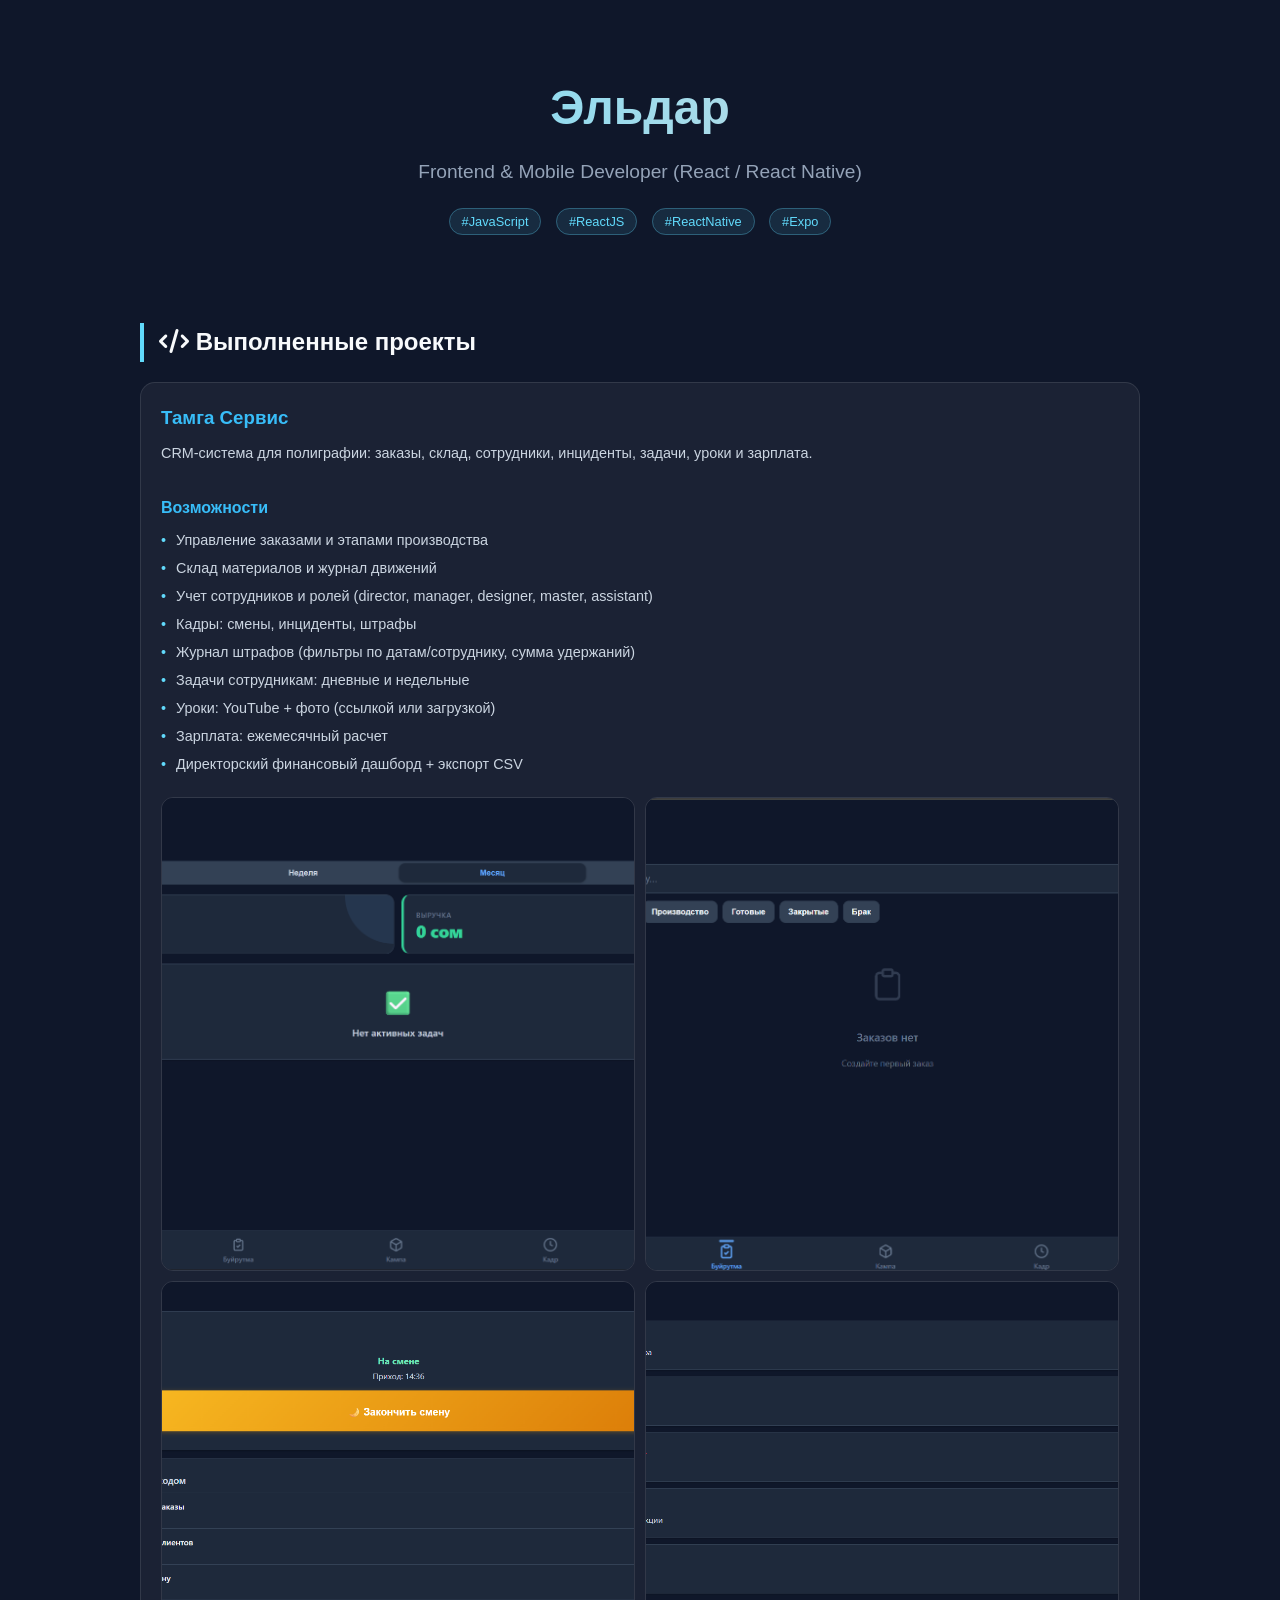
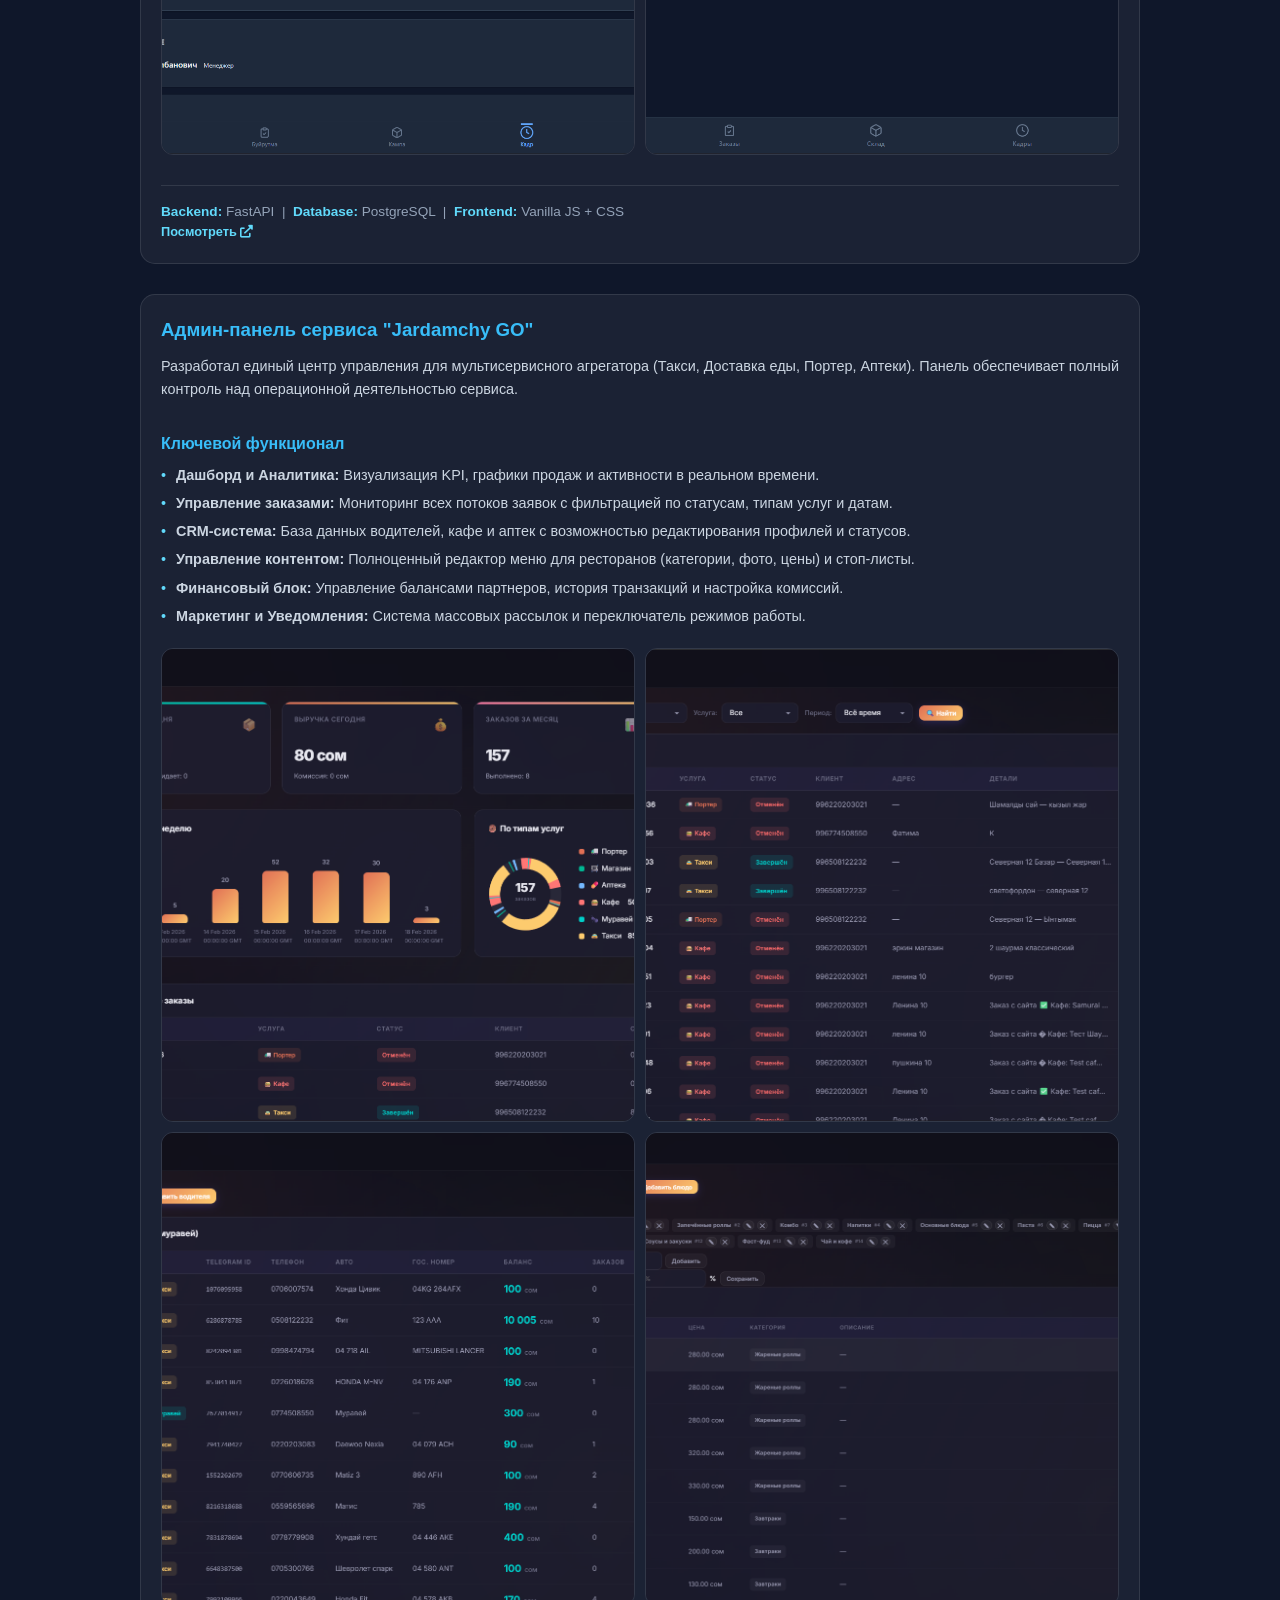
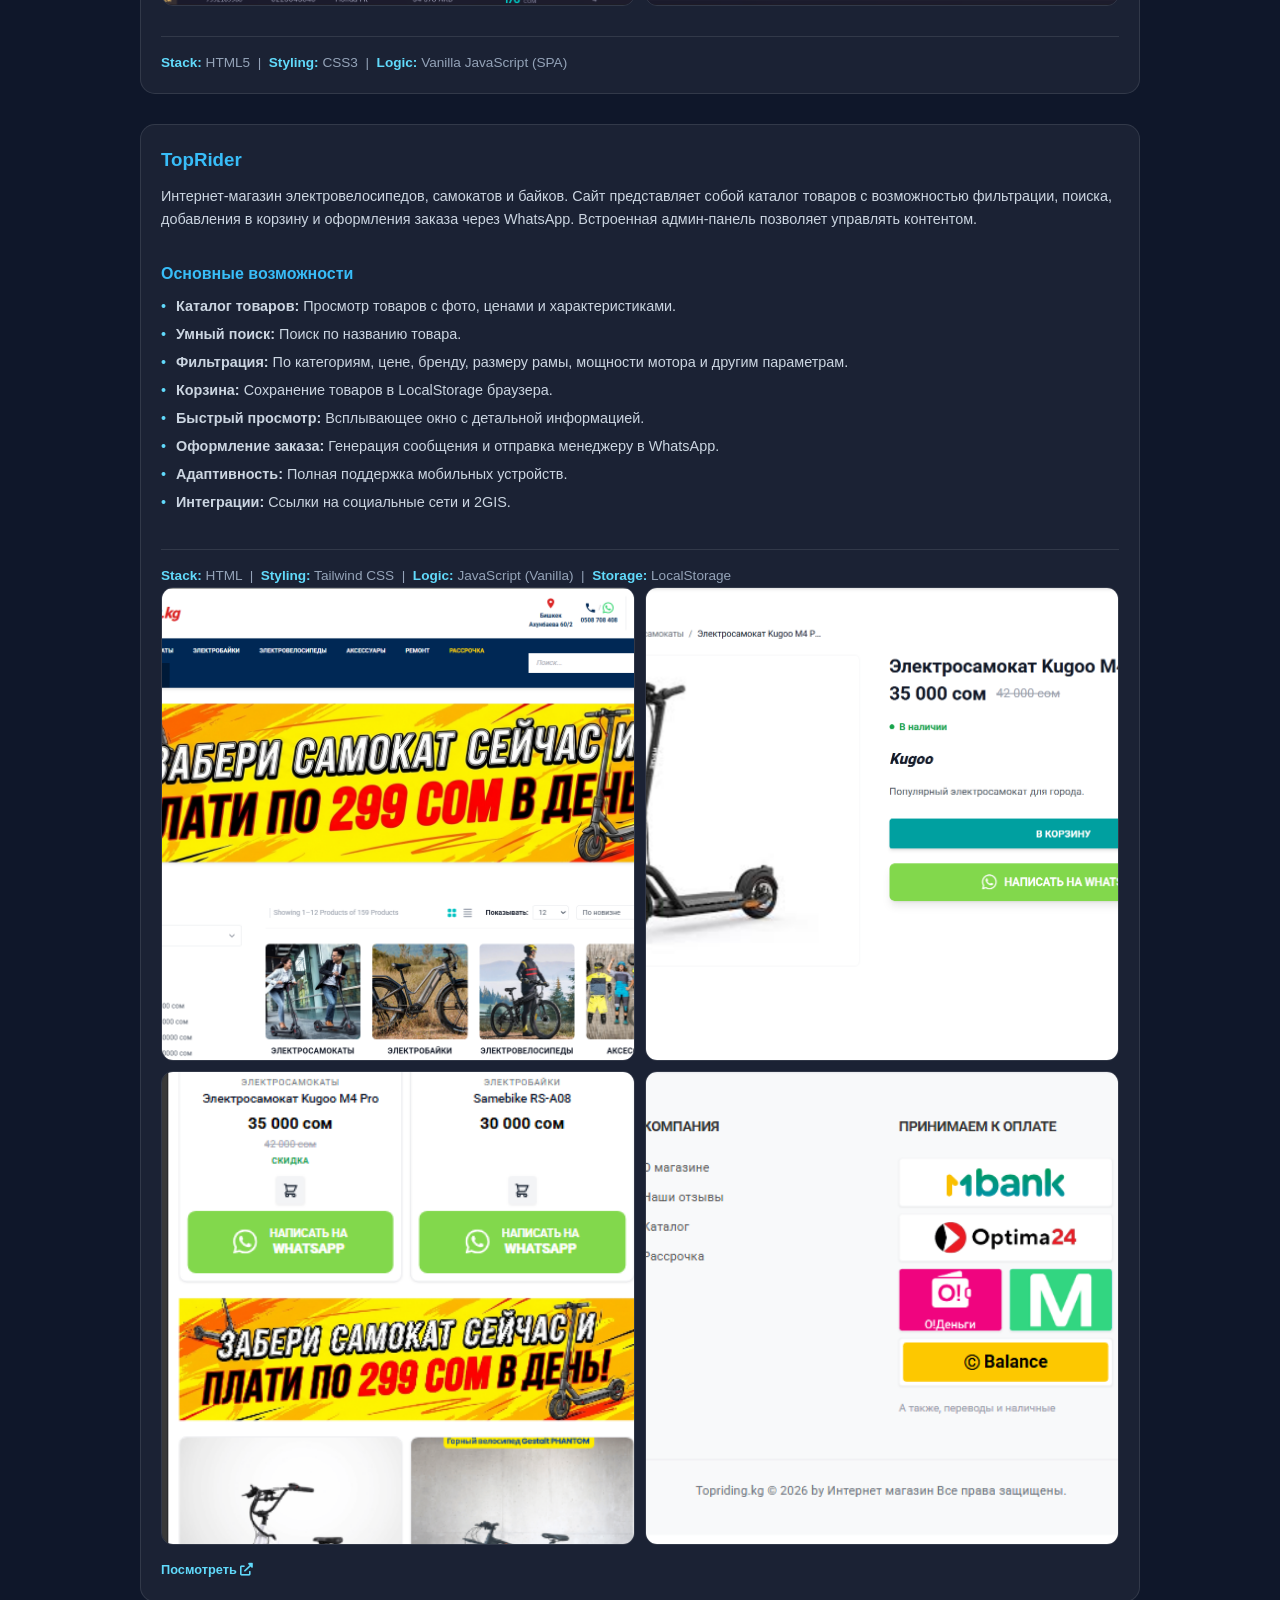
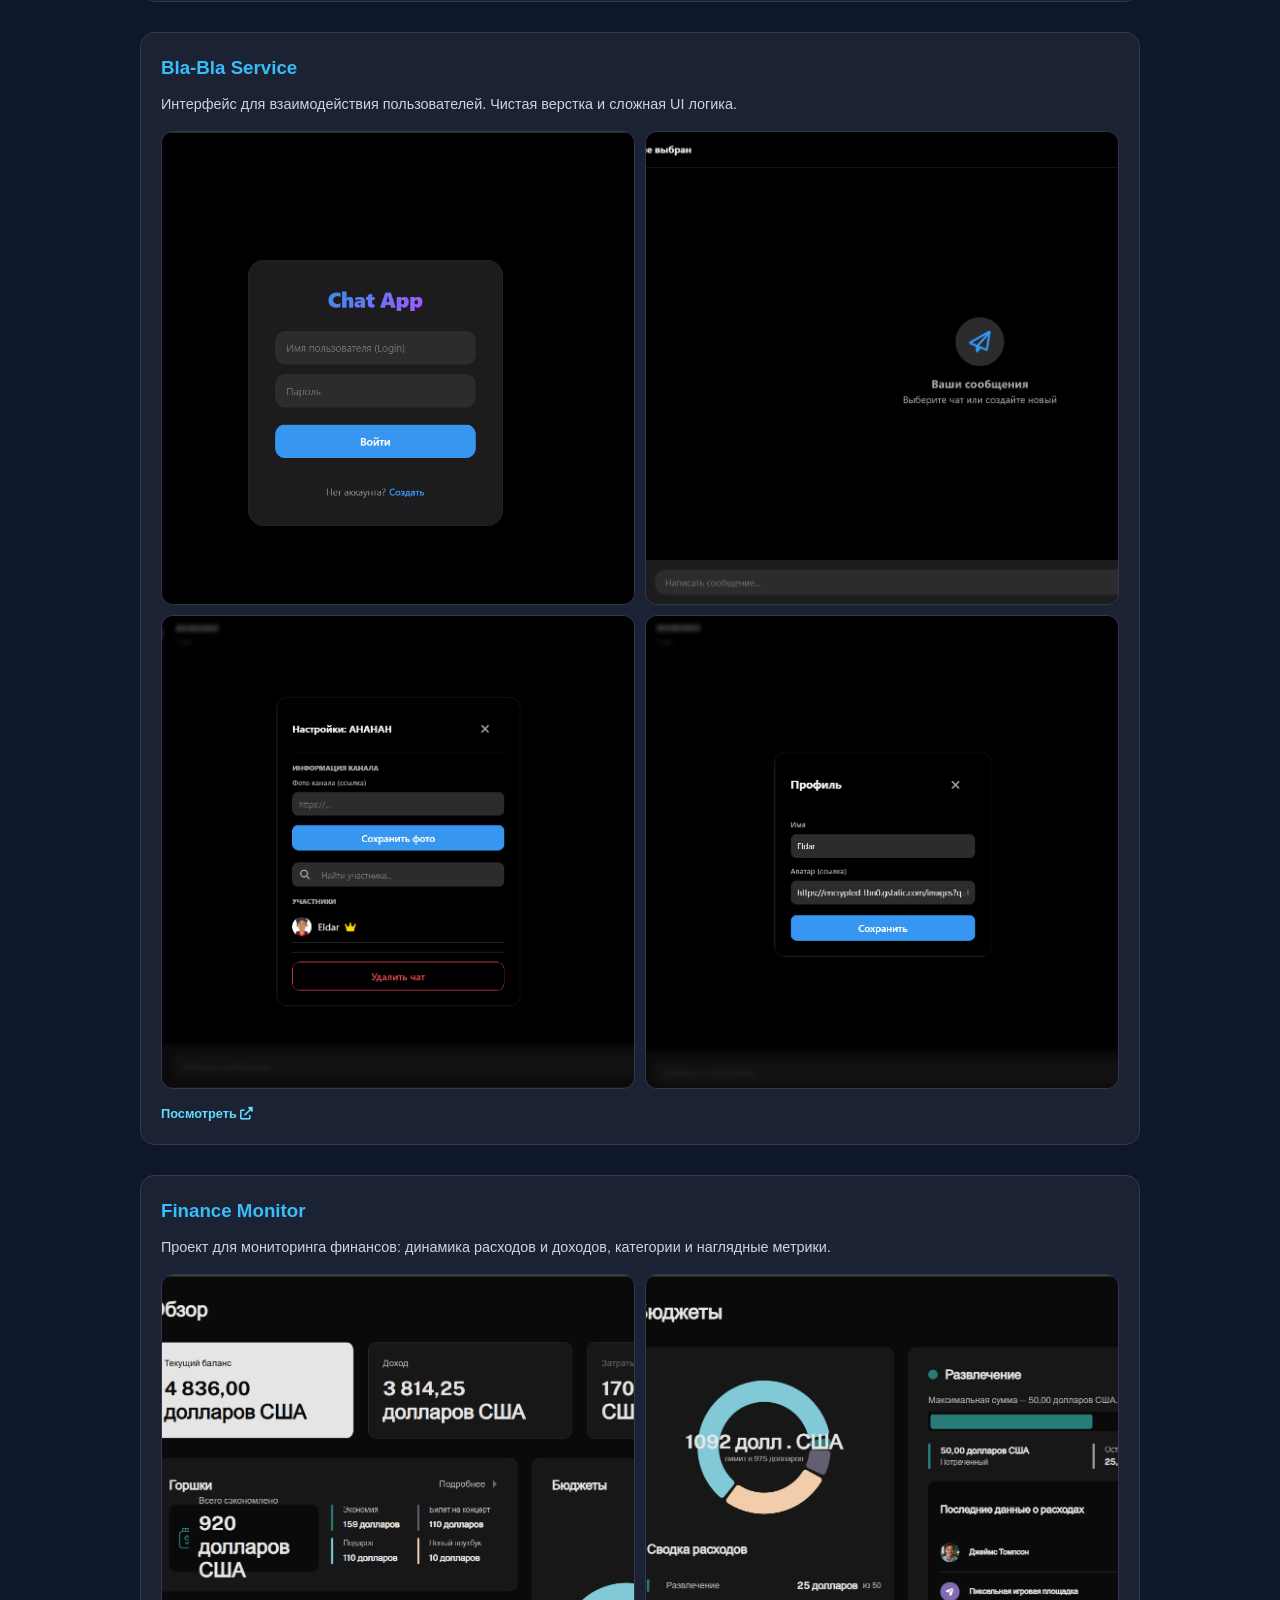
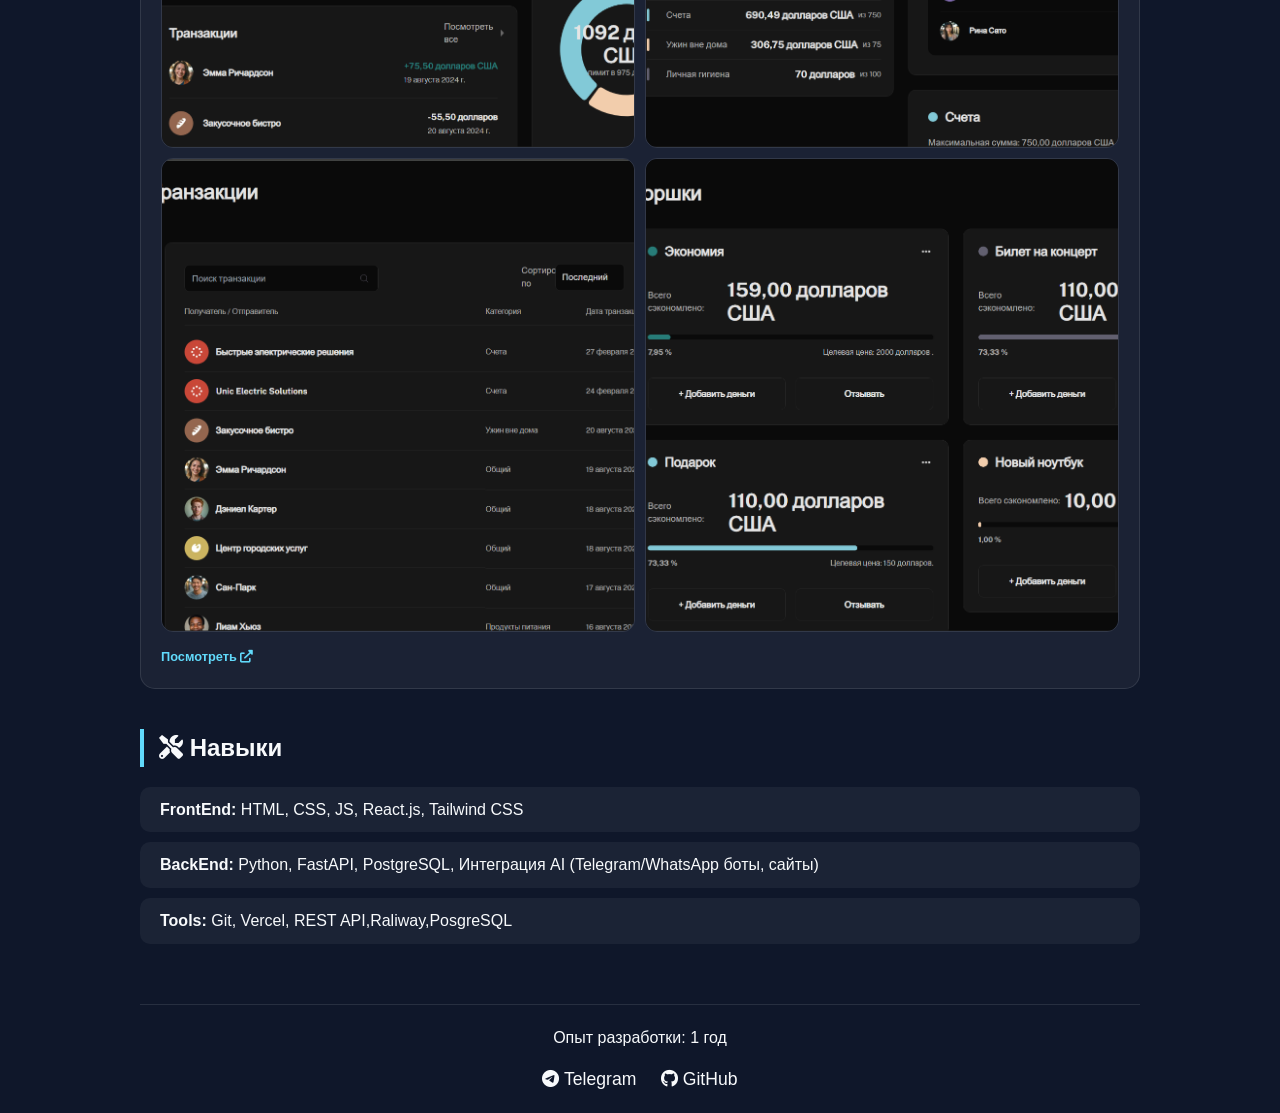
==== index.html @ a0506c77 "update" ====
<!DOCTYPE html>
<html lang="ru">

<head>
    <meta charset="UTF-8">
    <meta name="viewport" content="width=device-width, initial-scale=1.0">
    <title>Eldar | Frontend & Mobile Developer</title>
    <link rel="stylesheet" href="style.css">
    <link rel="stylesheet" href="https://cdnjs.cloudflare.com/ajax/libs/font-awesome/6.0.0/css/all.min.css">
</head>

<body>
    <div class="container">
        <header>
            <h1>Эльдар</h1>
            <p class="subtitle">Frontend & Mobile Developer (React / React Native)</p>
            <div class="tags">
                <span>#JavaScript</span>
                <span>#ReactJS</span>
                <span>#ReactNative</span>
                <span>#Expo</span>
            </div>
        </header>

        <section class="section">
            <h2><i class="fas fa-code"></i> Выполненные проекты</h2>
            <div class="grid">
                <a href="https://tamga-production.up.railway.app/#/login" target="_blank" rel="noopener noreferrer"
                    class="card">
                    <h3>Тамга Сервис</h3>
                    <p>CRM-система для полиграфии: заказы, склад, сотрудники, инциденты, задачи, уроки и зарплата.</p>

                    <h4>Возможности</h4>
                    <ul>
                        <li>Управление заказами и этапами производства</li>
                        <li>Склад материалов и журнал движений</li>
                        <li>Учет сотрудников и ролей (director, manager, designer, master, assistant)</li>
                        <li>Кадры: смены, инциденты, штрафы</li>
                        <li>Журнал штрафов (фильтры по датам/сотруднику, сумма удержаний)</li>
                        <li>Задачи сотрудникам: дневные и недельные</li>
                        <li>Уроки: YouTube + фото (ссылкой или загрузкой)</li>
                        <li>Зарплата: ежемесячный расчет</li>
                        <li>Директорский финансовый дашборд + экспорт CSV</li>
                    </ul>

                    <div class="card-gallery" aria-label="Скриншоты проекта Тамга Сервис">
                        <img src="img/crm.png" alt="Тамга Сервис — CRM, экран 1" loading="lazy">
                        <img src="img/crm1.png" alt="Тамга Сервис — CRM, экран 2" loading="lazy">
                        <img src="img/crm2.png" alt="Тамга Сервис — CRM, экран 3" loading="lazy">
                        <img src="img/crm3.png" alt="Тамга Сервис — CRM, экран 4" loading="lazy">
                    </div>

                    <div class="tech-stack">
                        <strong>Backend:</strong> FastAPI &nbsp;|&nbsp;
                        <strong>Database:</strong> PostgreSQL &nbsp;|&nbsp;
                        <strong>Frontend:</strong> Vanilla JS + CSS
                    </div>
                    <span class="link-label">Посмотреть <i class="fas fa-external-link-alt"></i></span>
                </a>
                <div class="card">
                    <h3>Админ-панель сервиса "Jardamchy GO"</h3>
                    <p>Разработал единый центр управления для мультисервисного агрегатора (Такси, Доставка еды, Портер,
                        Аптеки). Панель обеспечивает полный контроль над операционной деятельностью сервиса.</p>

                    <h4>Ключевой функционал</h4>
                    <ul>
                        <li><strong>Дашборд и Аналитика:</strong> Визуализация KPI, графики продаж и активности в
                            реальном времени.</li>
                        <li><strong>Управление заказами:</strong> Мониторинг всех потоков заявок с фильтрацией по
                            статусам, типам услуг и датам.</li>
                        <li><strong>CRM-система:</strong> База данных водителей, кафе и аптек с возможностью
                            редактирования профилей и статусов.</li>
                        <li><strong>Управление контентом:</strong> Полноценный редактор меню для ресторанов (категории,
                            фото, цены) и стоп-листы.</li>
                        <li><strong>Финансовый блок:</strong> Управление балансами партнеров, история транзакций и
                            настройка комиссий.</li>
                        <li><strong>Маркетинг и Уведомления:</strong> Система массовых рассылок и переключатель режимов
                            работы.</li>
                    </ul>

                    <div class="card-gallery" aria-label="Скриншоты админ-панели Jardamchy GO">
                        <img src="img/admin.png" alt="Admin Panel - Screen 1" loading="lazy">
                        <img src="img/admin1.png" alt="Admin Panel - Screen 2" loading="lazy">
                        <img src="img/admin2.png" alt="Admin Panel - Screen 3" loading="lazy">
                        <img src="img/admin3.png" alt="Admin Panel - Screen 4" loading="lazy">
                    </div>

                    <div class="tech-stack">
                        <strong>Stack:</strong> HTML5 &nbsp;|&nbsp;
                        <strong>Styling:</strong> CSS3 &nbsp;|&nbsp;
                        <strong>Logic:</strong> Vanilla JavaScript (SPA)
                    </div>
                </div>
                <a href="https://6967b977c452530d1521669f--gilded-piroshki-c34b67.netlify.app/" target="_blank"
                    rel="noopener noreferrer" class="card">
                    <h3>TopRider</h3>
                    <p>Интернет-магазин электровелосипедов, самокатов и байков. Сайт представляет собой каталог товаров
                        с возможностью фильтрации, поиска, добавления в корзину и оформления заказа через WhatsApp.
                        Встроенная админ-панель позволяет управлять контентом.</p>

                    <h4>Основные возможности</h4>
                    <ul>
                        <li><strong>Каталог товаров:</strong> Просмотр товаров с фото, ценами и характеристиками.</li>
                        <li><strong>Умный поиск:</strong> Поиск по названию товара.</li>
                        <li><strong>Фильтрация:</strong> По категориям, цене, бренду, размеру рамы, мощности мотора и
                            другим параметрам.</li>
                        <li><strong>Корзина:</strong> Сохранение товаров в LocalStorage браузера.</li>
                        <li><strong>Быстрый просмотр:</strong> Всплывающее окно с детальной информацией.</li>
                        <li><strong>Оформление заказа:</strong> Генерация сообщения и отправка менеджеру в WhatsApp.
                        </li>
                        <li><strong>Адаптивность:</strong> Полная поддержка мобильных устройств.</li>
                        <li><strong>Интеграции:</strong> Ссылки на социальные сети и 2GIS.</li>
                    </ul>

                    <div class="tech-stack">
                        <strong>Stack:</strong> HTML &nbsp;|&nbsp;
                        <strong>Styling:</strong> Tailwind CSS &nbsp;|&nbsp;
                        <strong>Logic:</strong> JavaScript (Vanilla) &nbsp;|&nbsp;
                        <strong>Storage:</strong> LocalStorage
                    </div>
                    <div class="card-gallery" aria-label="Скриншоты проекта TopRider">
                        <img src="img/topriding.png" alt="TopRider — экран 1" loading="lazy">
                        <img src="img/topriding1.png" alt="TopRider — экран 2" loading="lazy">
                        <img src="img/topriding2.png" alt="TopRider — экран 3" loading="lazy">
                        <img src="img/topriding3.png" alt="TopRider — экран 4" loading="lazy">
                    </div>
                    <span class="link-label">Посмотреть <i class="fas fa-external-link-alt"></i></span>
                </a>
                <a href="https://blablas.netlify.app/" target="_blank" rel="noopener noreferrer" class="card">
                    <h3>Bla-Bla Service</h3>
                    <p>Интерфейс для взаимодействия пользователей. Чистая верстка и сложная UI логика.</p>
                    <div class="card-gallery" aria-label="Скриншоты проекта Bla-Bla Service">
                        <img src="img/blabla.png" alt="Bla-Bla Service — экран 1" loading="lazy">
                        <img src="img/blabla1.png" alt="Bla-Bla Service — экран 2" loading="lazy">
                        <img src="img/blabla2.png" alt="Bla-Bla Service — экран 3" loading="lazy">
                        <img src="img/blabla3.png" alt="Bla-Bla Service — экран 4" loading="lazy">
                    </div>
                    <span class="link-label">Посмотреть <i class="fas fa-external-link-alt"></i></span>
                </a>
                <a href="https://finance-three-blush.vercel.app/" target="_blank" rel="noopener noreferrer"
                    class="card">
                    <h3>Finance Monitor</h3>
                    <p>Проект для мониторинга финансов: динамика расходов и доходов, категории и наглядные метрики.</p>
                    <div class="card-gallery" aria-label="Скриншоты проекта Finance Monitor">
                        <img src="img/finance.png" alt="Finance Monitor — экран 1" loading="lazy">
                        <img src="img/finance1.png" alt="Finance Monitor — экран 2" loading="lazy">
                        <img src="img/finance2.png" alt="Finance Monitor — экран 3" loading="lazy">
                        <img src="img/finance3.png" alt="Finance Monitor — экран 4" loading="lazy">
                    </div>
                    <span class="link-label">Посмотреть <i class="fas fa-external-link-alt"></i></span>
                </a>
            </div>
        </section>

        <section class="section">
            <h2><i class="fas fa-tools"></i> Навыки</h2>
            <div class="skills-grid">
                <div class="skill-item"><strong>FrontEnd:</strong> HTML, CSS, JS, React.js, Tailwind CSS</div>
                <div class="skill-item"><strong>BackEnd:</strong> Python, FastAPI, PostgreSQL, Интеграция AI
                    (Telegram/WhatsApp боты, сайты)</div>
                <div class="skill-item"><strong>Tools:</strong> Git, Vercel, REST API,Raliway,PosgreSQL</div>
            </div>
        </section>

        <footer>
            <p>Опыт разработки: 1 год</p>
            <div class="socials">
                <a href="https://t.me/eldar0706"><i class="fab fa-telegram"></i> Telegram</a>
                <a href="https://github.com/EldarMister"><i class="fab fa-github"></i> GitHub</a>
            </div>
        </footer>
    </div>
    <div id="lightbox">
        <span class="lightbox-close">&times;</span>
        <img id="lightbox-img" src="" alt="Enlarged Image">
    </div>

    <script>
        document.addEventListener('DOMContentLoaded', () => {
            const lightbox = document.getElementById('lightbox');
            const lightboxImg = document.getElementById('lightbox-img');
            const closeBtn = document.querySelector('.lightbox-close');
            const galleryImages = document.querySelectorAll('.card-gallery img');

            galleryImages.forEach(img => {
                img.addEventListener('click', (e) => {
                    e.preventDefault(); // Stop link navigation
                    e.stopPropagation(); // Stop bubbling to parent anchor
                    lightboxImg.src = img.src;
                    lightbox.classList.add('active');
                    document.body.style.overflow = 'hidden'; // Disable scroll
                });
            });

            const closeLightbox = () => {
                lightbox.classList.remove('active');
                document.body.style.overflow = ''; // Enable scroll
            };

            closeBtn.addEventListener('click', closeLightbox);

            lightbox.addEventListener('click', (e) => {
                if (e.target !== lightboxImg) {
                    closeLightbox();
                }
            });

            // Close with Escape key
            document.addEventListener('keydown', (e) => {
                if (e.key === 'Escape' && lightbox.classList.contains('active')) {
                    closeLightbox();
                }
            });
        });
    </script>
</body>

</html>
---- style.css ----
:root {
    --primary-color: #61dafb;
    /* React Blue */
    --bg-color: #0f172a;
    --card-bg: rgba(255, 255, 255, 0.05);
    --text-color: #f8fafc;
    --accent-color: #38bdf8;
}

* {
    margin: 0;
    padding: 0;
    box-sizing: border-box;
}

body {
    font-family: 'Segoe UI', Tahoma, Geneva, Verdana, sans-serif;
    background-color: var(--bg-color);
    color: var(--text-color);
    line-height: 1.6;
    display: flex;
    justify-content: center;
    padding: 20px;
}

.container {
    max-width: 1000px;
    width: 100%;
}

header {
    text-align: center;
    padding: 50px 0;
}

h1 {
    font-size: 3rem;
    margin-bottom: 10px;
    background: linear-gradient(90deg, #61dafb, #dcdcdc);
    background-clip: text;
    -webkit-background-clip: text;
    -webkit-text-fill-color: transparent;
}

.subtitle {
    font-size: 1.2rem;
    color: #94a3b8;
    margin-bottom: 20px;
}

.tags span {
    background: rgba(97, 218, 251, 0.1);
    color: var(--primary-color);
    padding: 5px 12px;
    border-radius: 20px;
    font-size: 0.8rem;
    margin: 0 5px;
    border: 1px solid rgba(97, 218, 251, 0.3);
}

.section {
    margin-top: 40px;
}

h2 {
    margin-bottom: 20px;
    font-size: 1.5rem;
    border-left: 4px solid var(--primary-color);
    padding-left: 15px;
}

.grid {
    display: grid;
    grid-template-columns: 1fr;
    gap: 30px;
}

@media (max-width: 600px) {
    .grid {
        grid-template-columns: 1fr;
    }
}

.card {
    background: var(--card-bg);
    padding: 20px;
    border-radius: 15px;
    text-decoration: none;
    color: inherit;
    transition: transform 0.3s ease, border 0.3s ease;
    border: 1px solid rgba(255, 255, 255, 0.1);
    display: flex;
    flex-direction: column;
    justify-content: space-between;
}

.card:hover {
    transform: translateY(-5px);
    border-color: var(--primary-color);
    background: rgba(255, 255, 255, 0.08);
}

.card h3 {
    margin-bottom: 10px;
    color: var(--accent-color);
}

.card p {
    font-size: 0.9rem;
    color: #cbd5e1;
    margin-bottom: 15px;
}

.card-gallery {
    display: grid;
    grid-template-columns: repeat(2, 1fr);
    gap: 10px;
    margin-bottom: 15px;
}

.card-gallery img {
    width: 100%;
    aspect-ratio: 1 / 1;
    object-fit: cover;
    border-radius: 12px;
    border: 1px solid rgba(255, 255, 255, 0.1);
    cursor: pointer;
    transition: transform 0.2s;
}

.card-gallery img:hover {
    transform: scale(1.02);
}

/* Lightbox Styles */
#lightbox {
    display: none;
    position: fixed;
    z-index: 1000;
    top: 0;
    left: 0;
    width: 100%;
    height: 100%;
    background-color: rgba(0, 0, 0, 0.9);
    justify-content: center;
    align-items: center;
    backdrop-filter: blur(5px);
}

#lightbox.active {
    display: flex;
}

#lightbox img {
    max-width: 90%;
    max-height: 90%;
    border-radius: 8px;
    box-shadow: 0 0 20px rgba(0, 0, 0, 0.5);
    object-fit: contain;
}

.lightbox-close {
    position: absolute;
    top: 20px;
    right: 30px;
    color: white;
    font-size: 40px;
    cursor: pointer;
    z-index: 1001;
}

.link-label {
    font-size: 0.8rem;
    font-weight: bold;
    color: var(--primary-color);
}

.skills-grid {
    display: flex;
    flex-wrap: wrap;
    gap: 10px;
}

.skill-item {
    background: var(--card-bg);
    padding: 10px 20px;
    border-radius: 10px;
    width: 100%;
}

footer {
    margin-top: 60px;
    text-align: center;
    border-top: 1px solid rgba(255, 255, 255, 0.1);
    padding-top: 20px;
}

.socials {
    margin-top: 15px;
}

.socials a {
    color: var(--text-color);
    text-decoration: none;
    margin: 0 10px;
    font-size: 1.1rem;
    transition: color 0.3s;
}

.socials a:hover {
    color: var(--primary-color);
}

/* New Card Styles for Detailed Projects */
.card h4 {
    color: var(--accent-color);
    margin-top: 15px;
    margin-bottom: 8px;
    font-size: 1rem;
    font-weight: 600;
}

.card ul {
    list-style-type: none;
    padding-left: 0;
    margin-bottom: 15px;
}

.card ul li {
    font-size: 0.9rem;
    color: #cbd5e1;
    margin-bottom: 5px;
    padding-left: 15px;
    position: relative;
}

.card ul li::before {
    content: "•";
    color: var(--primary-color);
    position: absolute;
    left: 0;
}

.card .tech-stack {
    margin-top: 15px;
    padding-top: 15px;
    border-top: 1px solid rgba(255, 255, 255, 0.1);
    font-size: 0.85rem;
    color: #94a3b8;
}

.card .tech-stack strong {
    color: var(--primary-color);
}
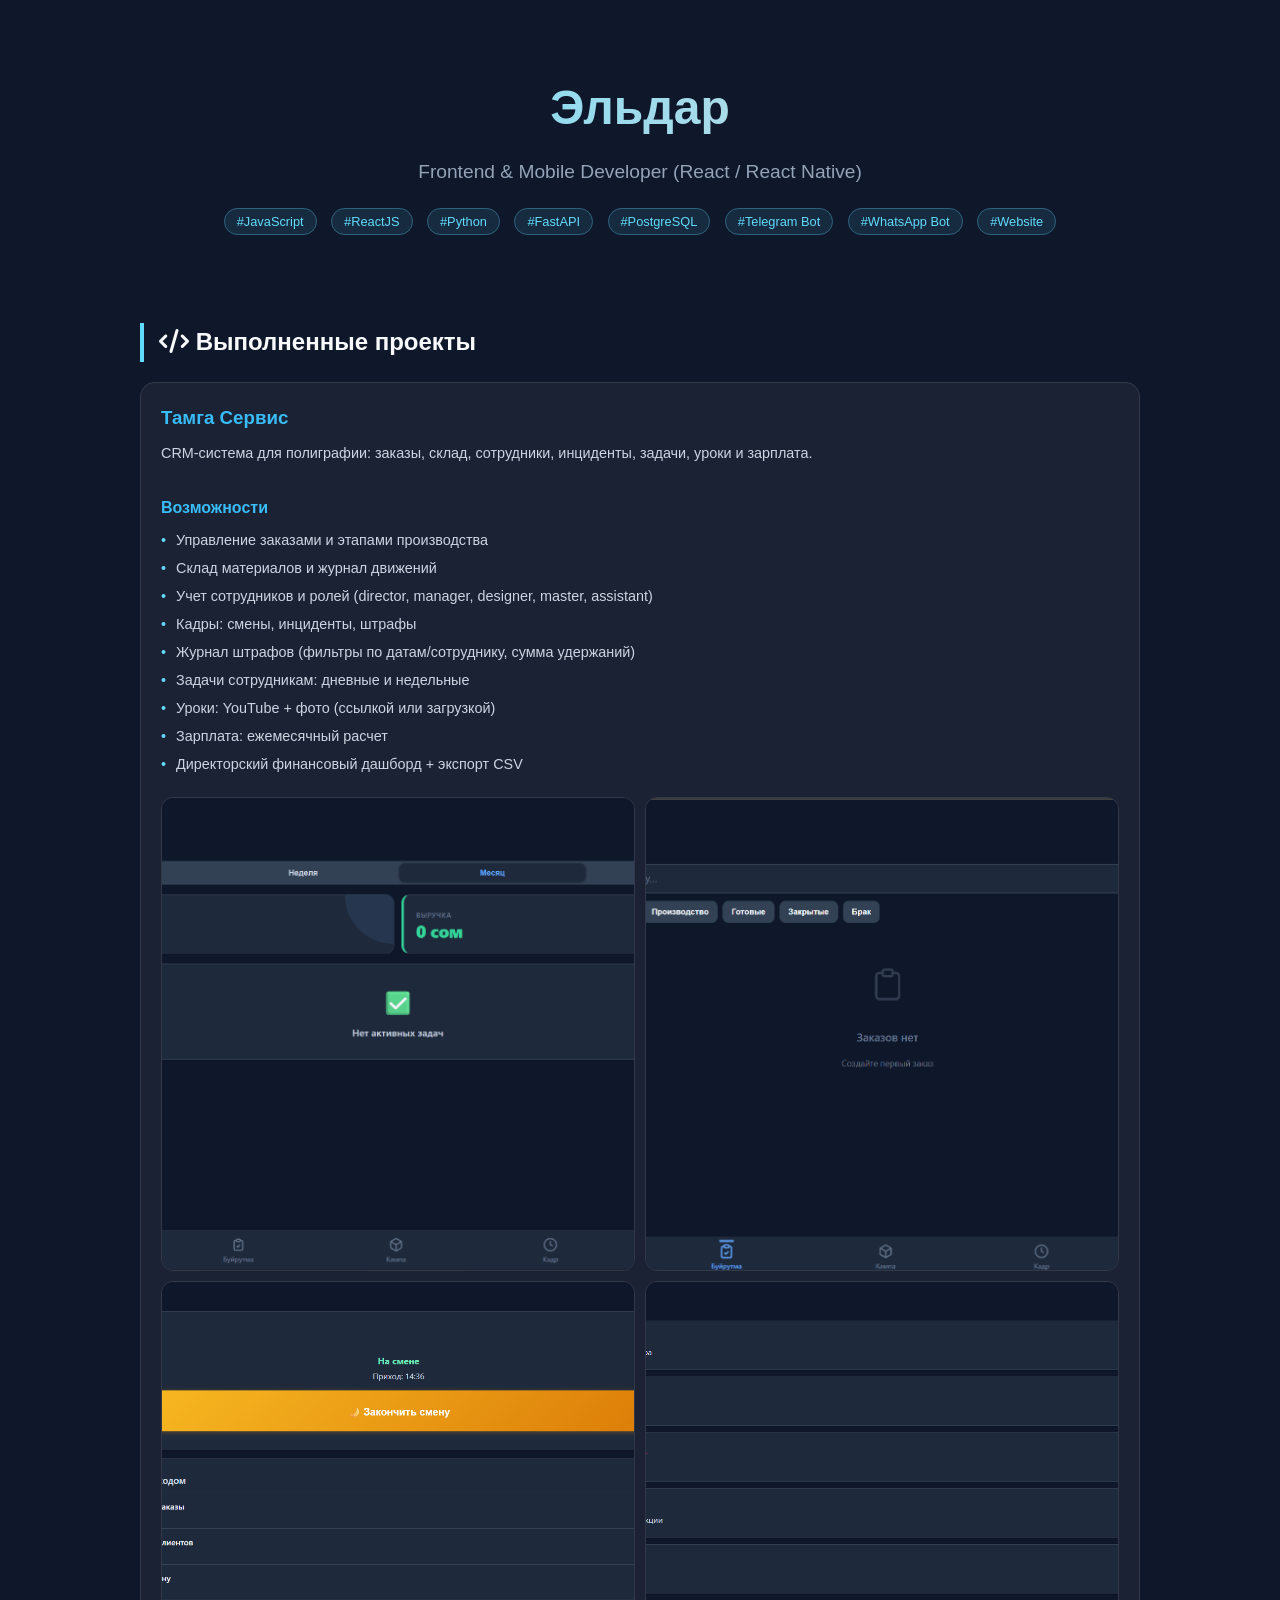
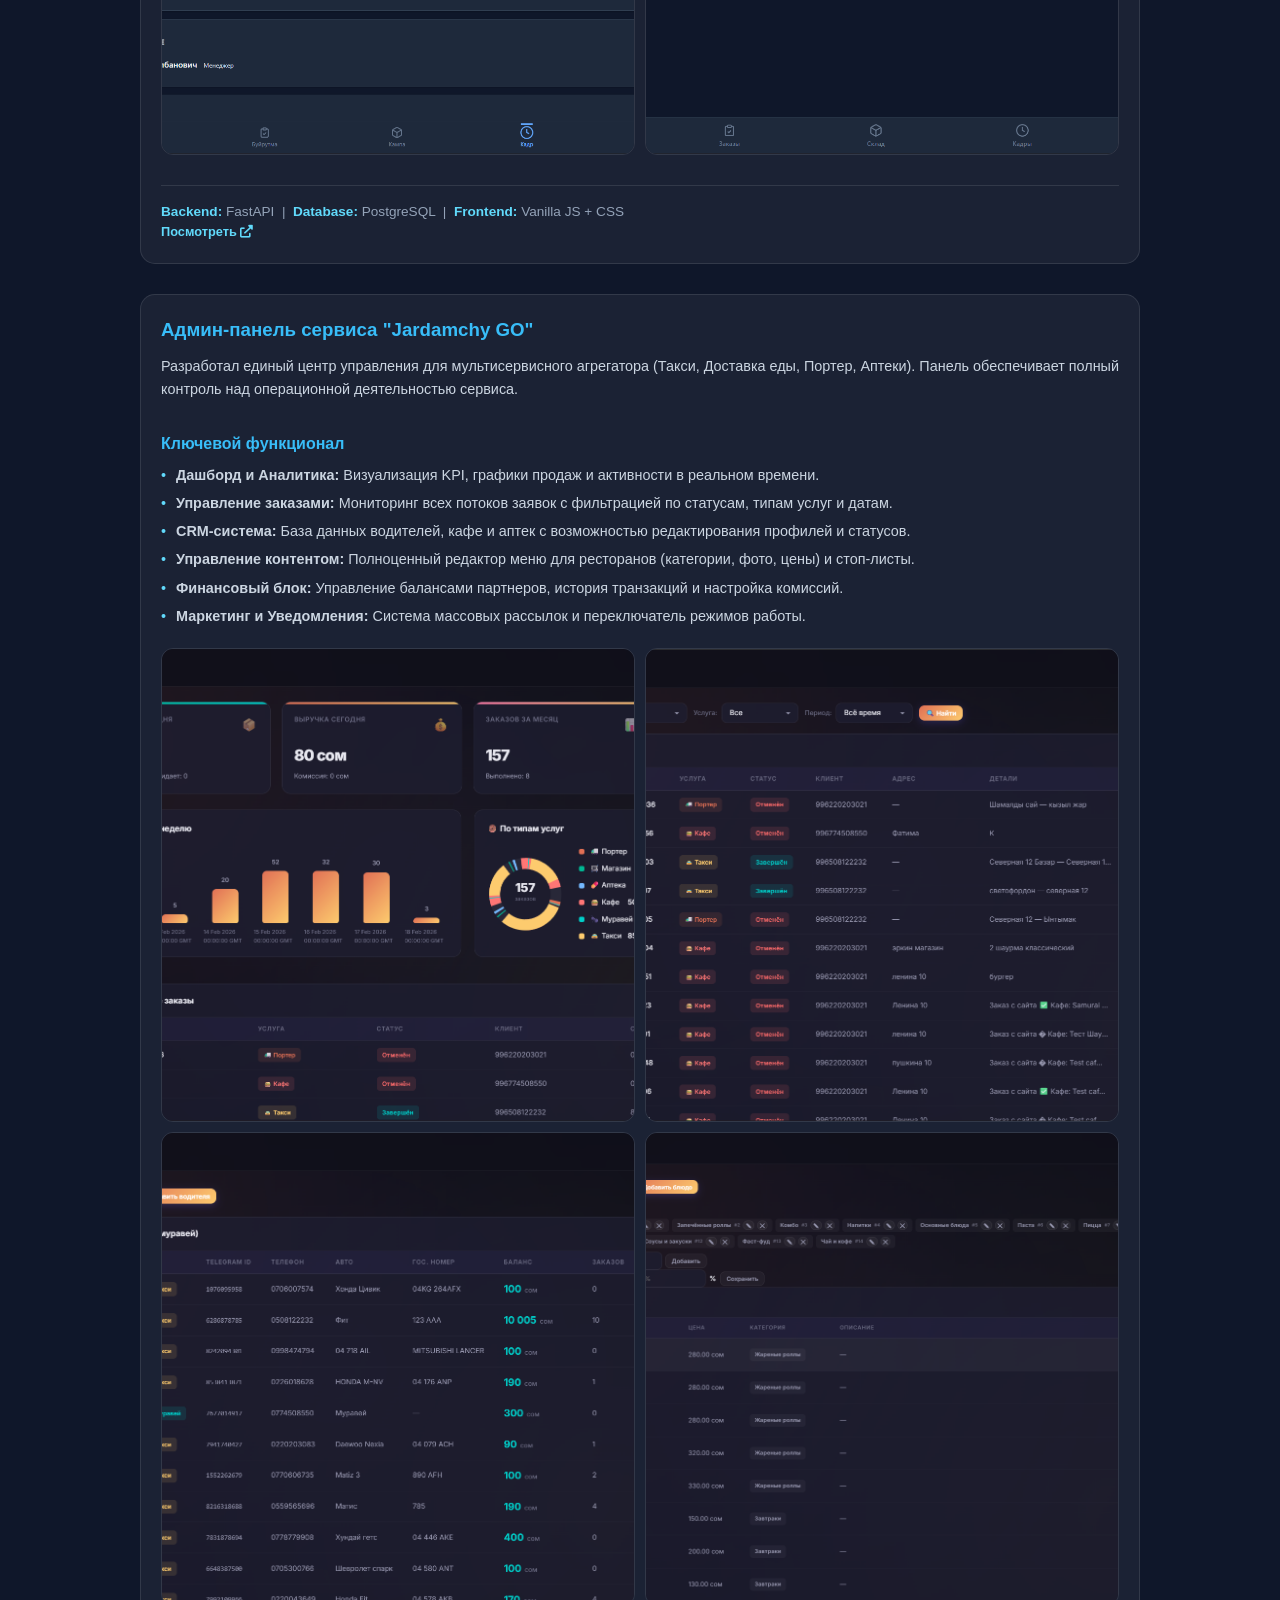
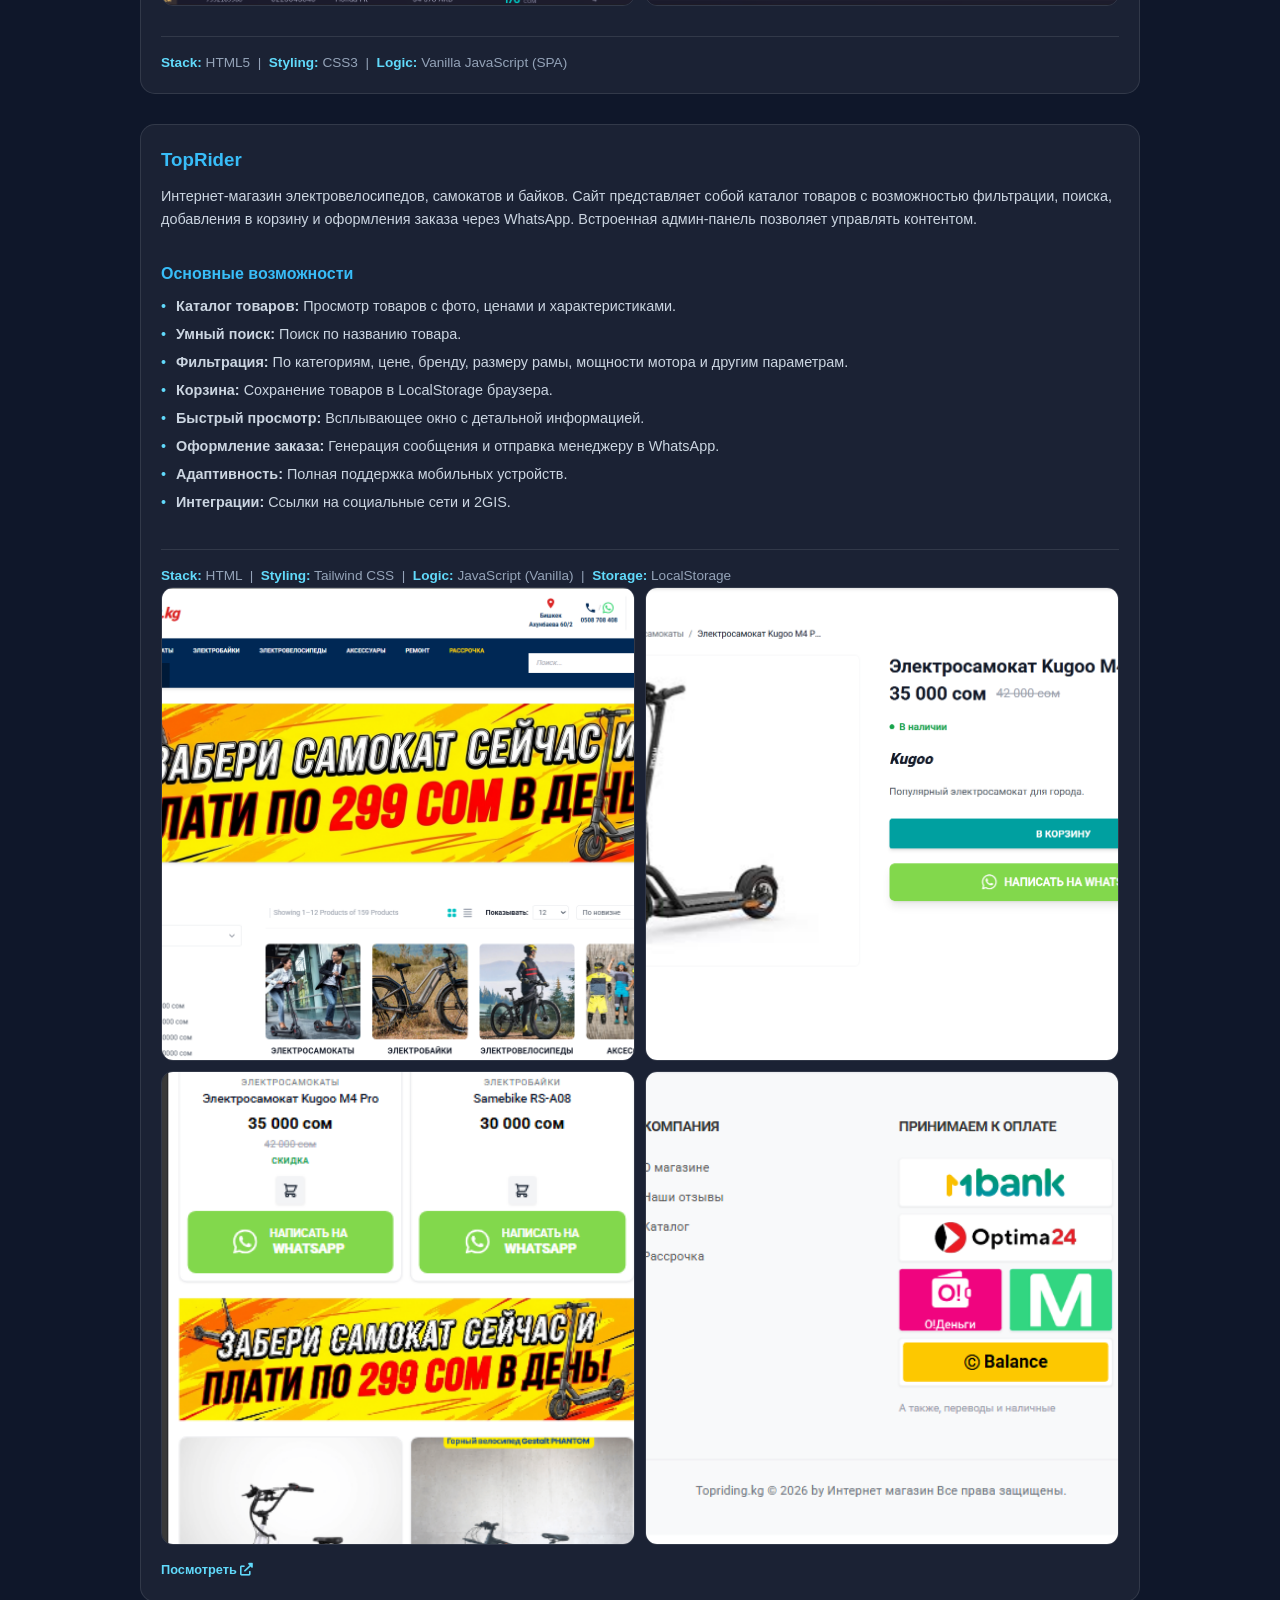
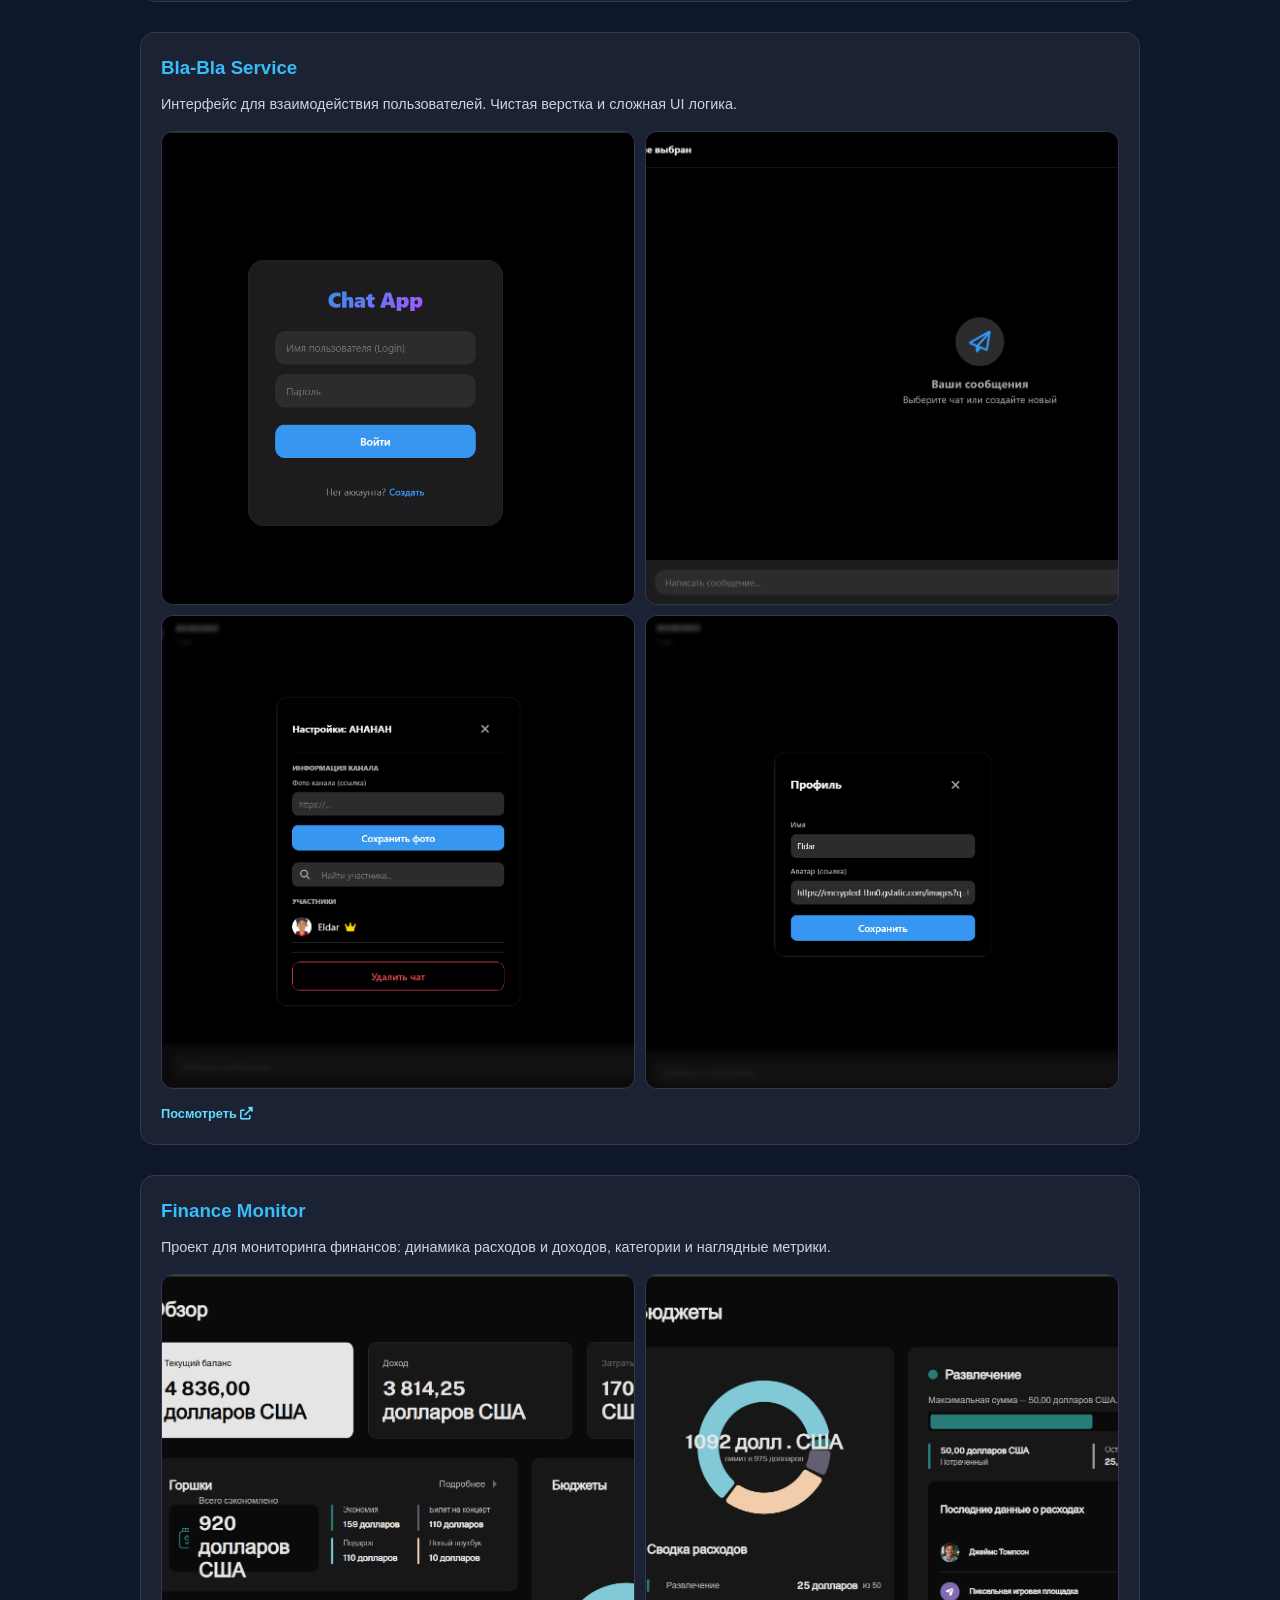
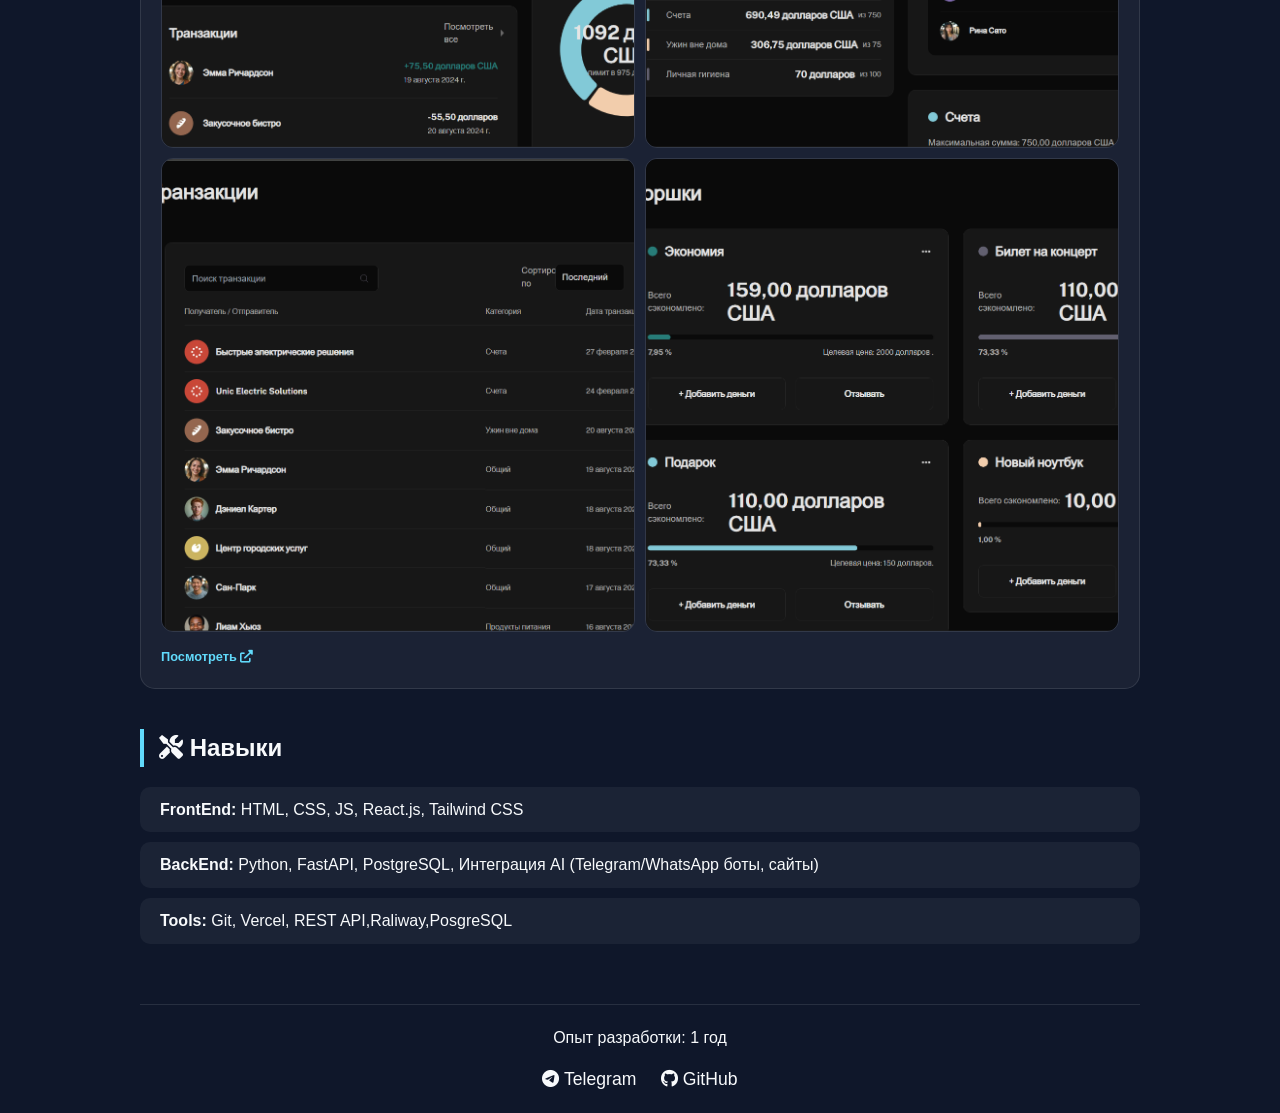
==== commit 73f01679: "malefix" ====
--- a/index.html
+++ b/index.html
@@ -17,8 +17,12 @@
             <div class="tags">
                 <span>#JavaScript</span>
                 <span>#ReactJS</span>
-                <span>#ReactNative</span>
-                <span>#Expo</span>
+                <span>#Python</span>
+                <span>#FastAPI</span>
+                <span>#PostgreSQL</span>
+                <span>#Telegram Bot</span>
+                <span>#WhatsApp Bot</span>
+                <span>#Website</span>
             </div>
         </header>
 
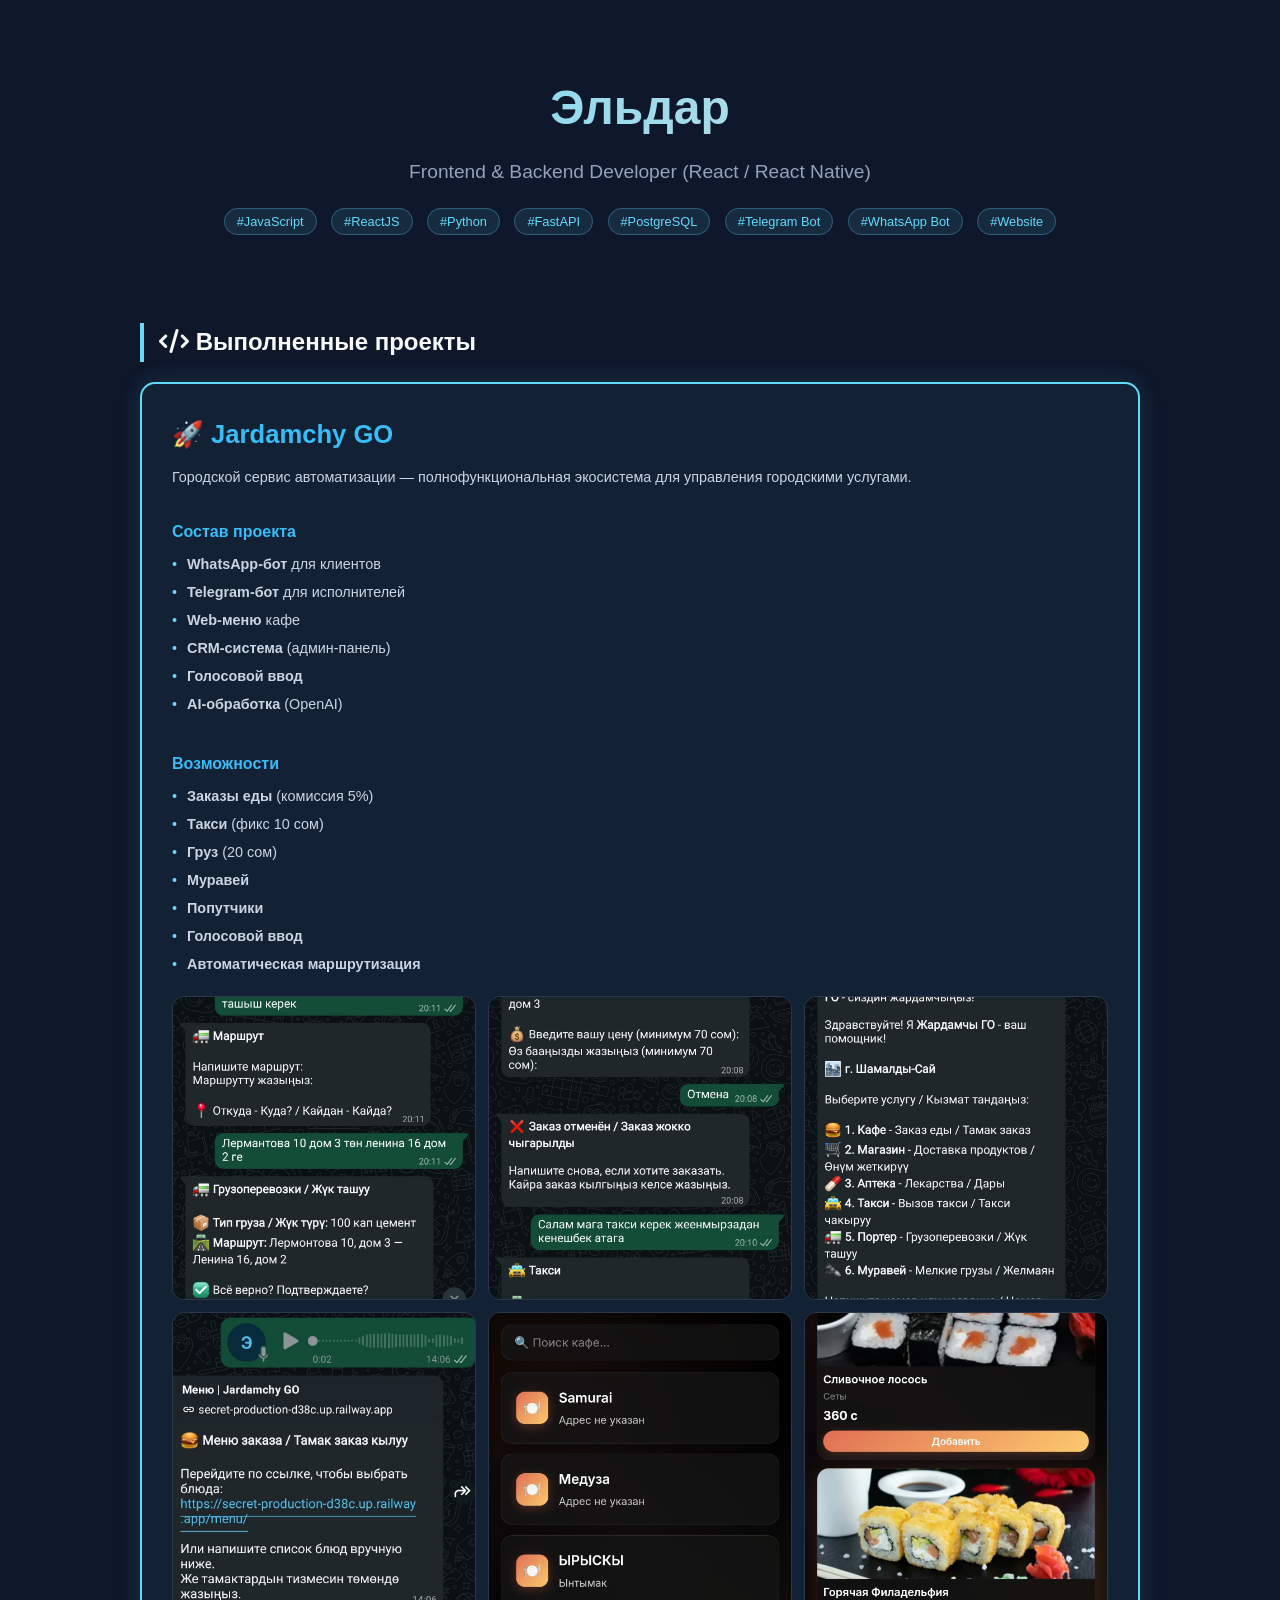
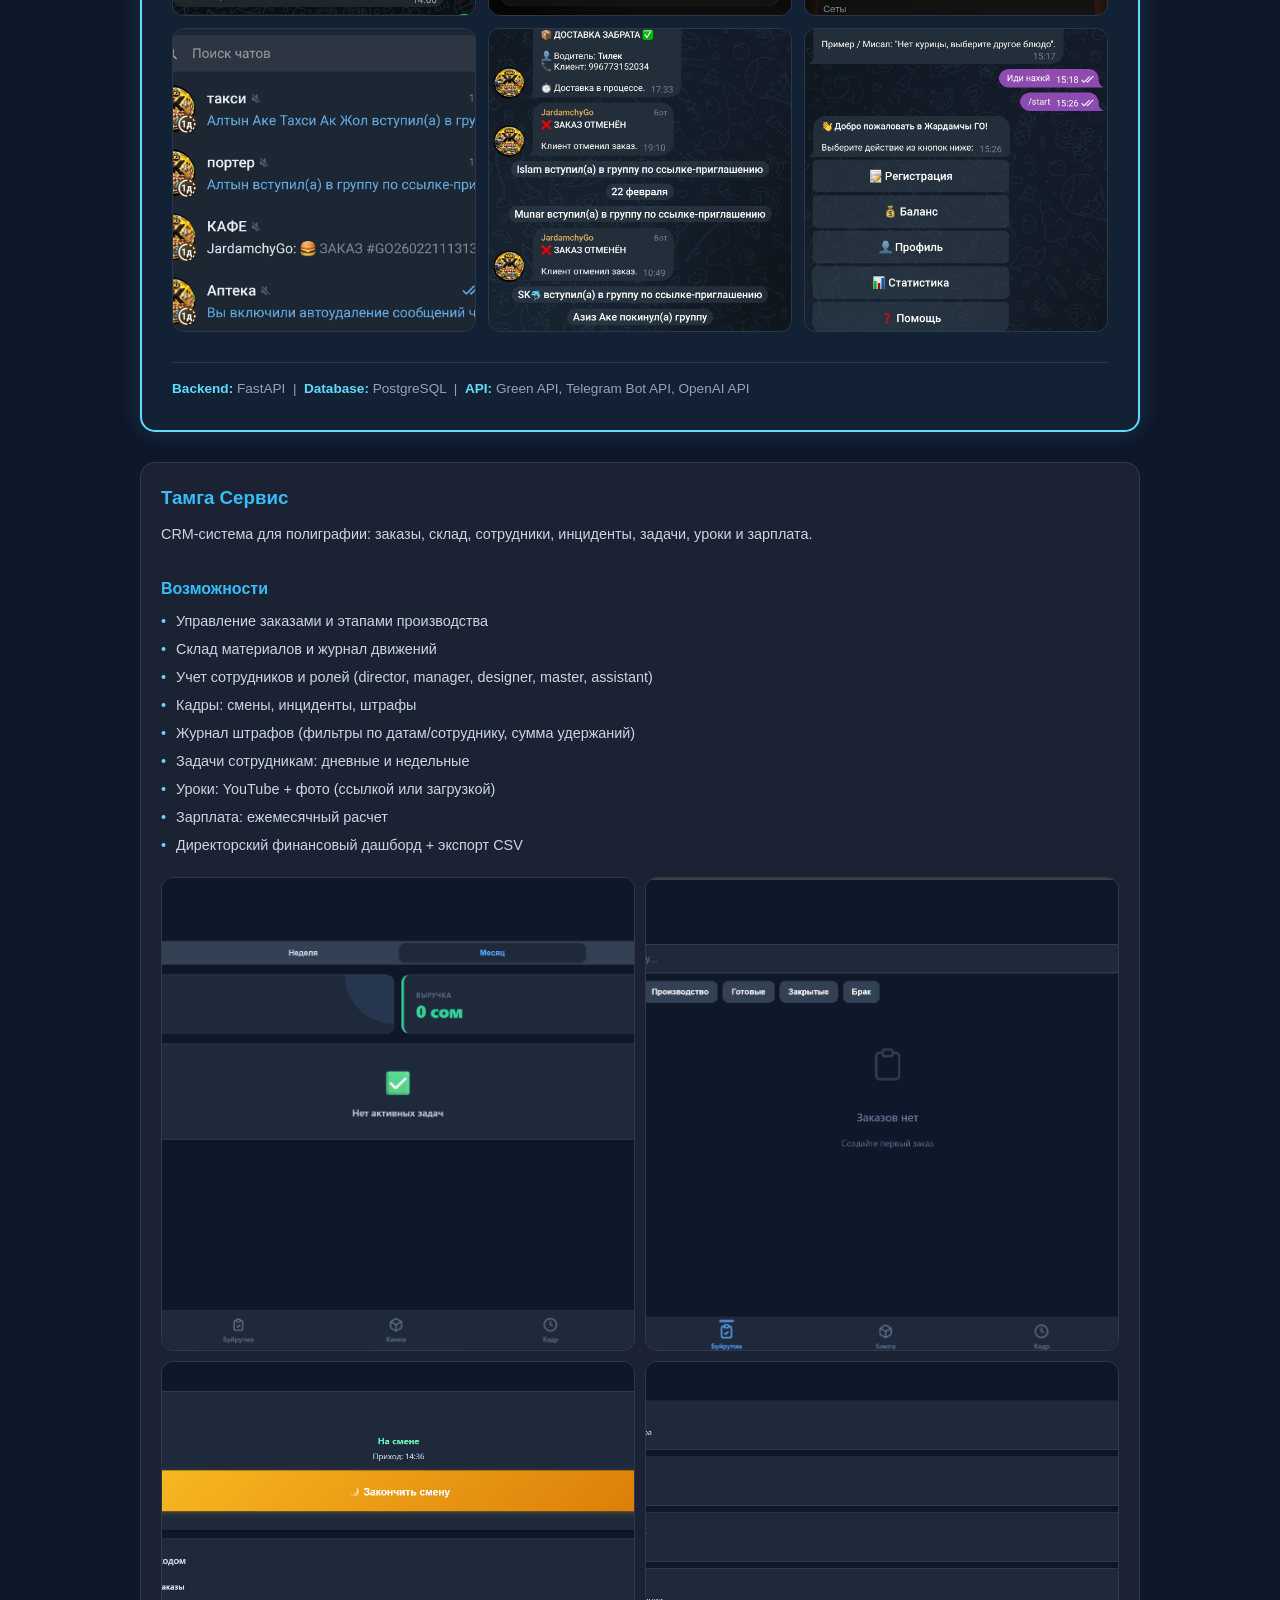
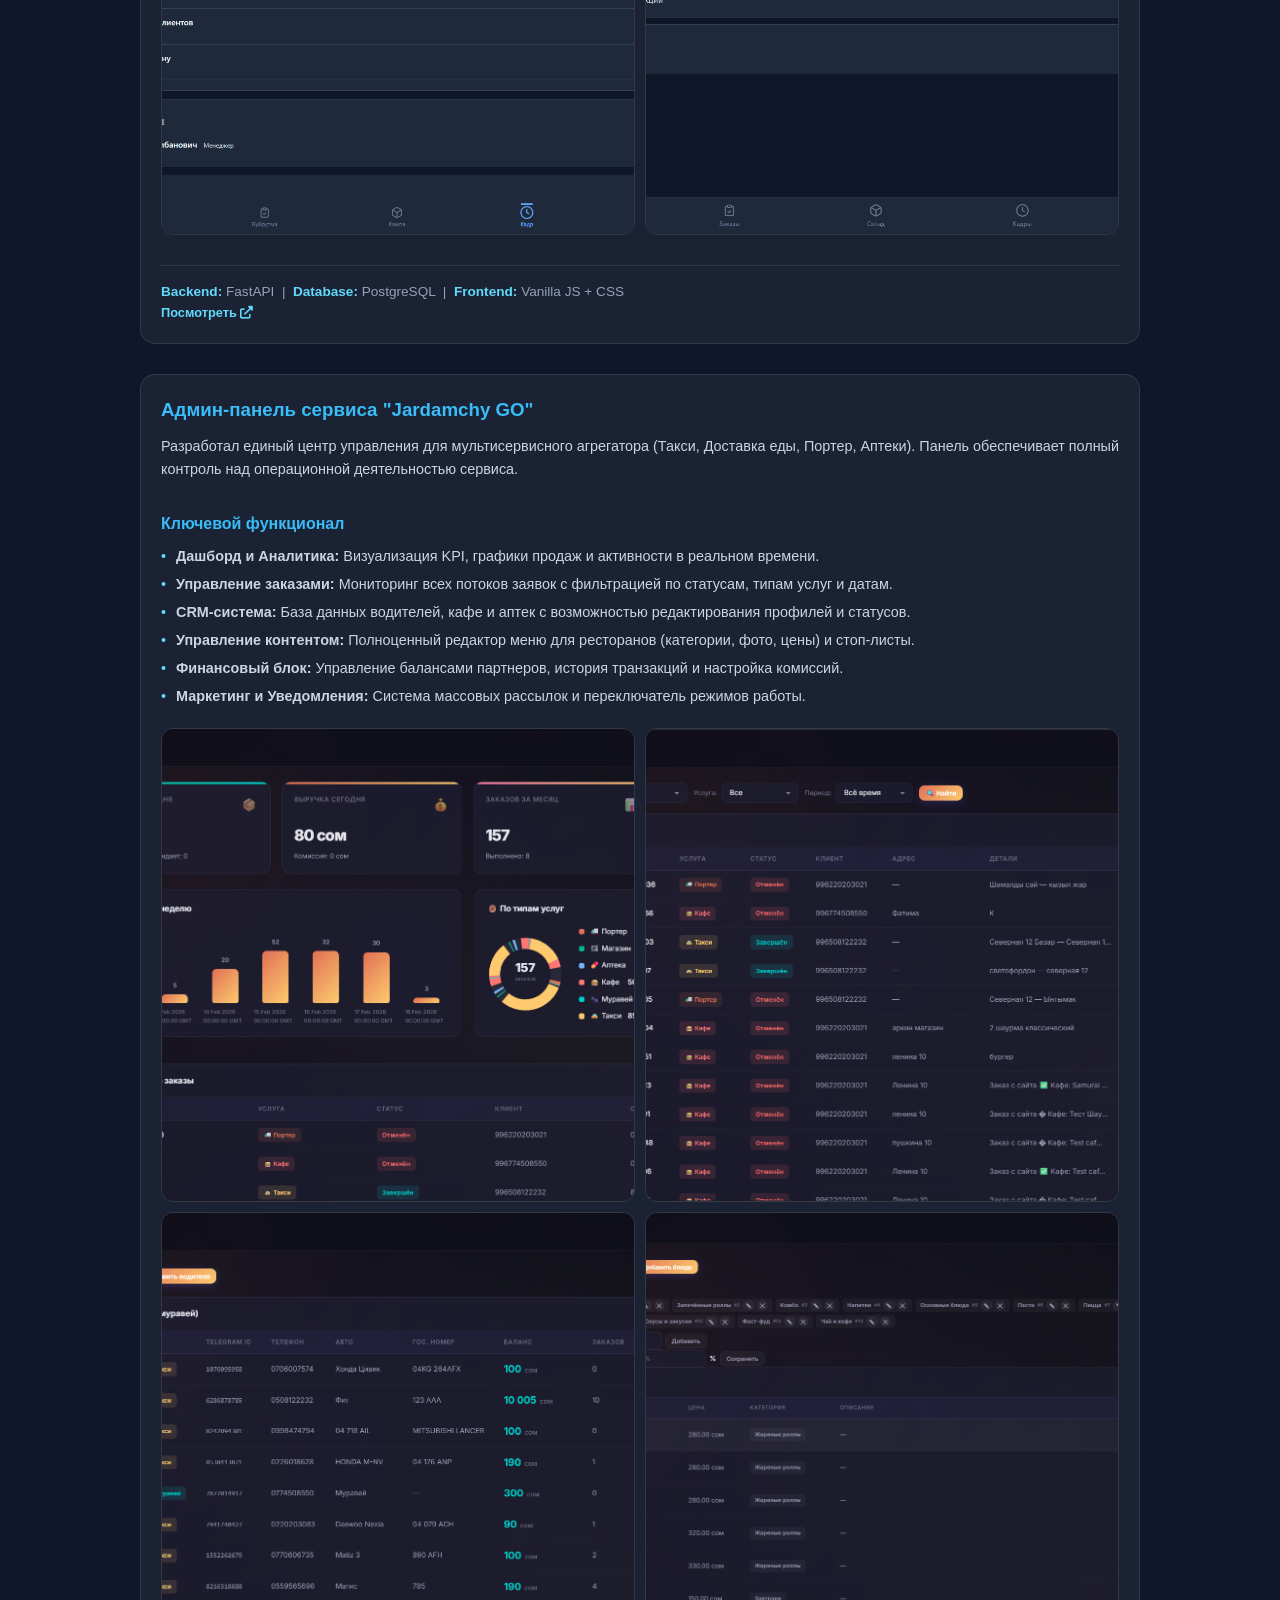
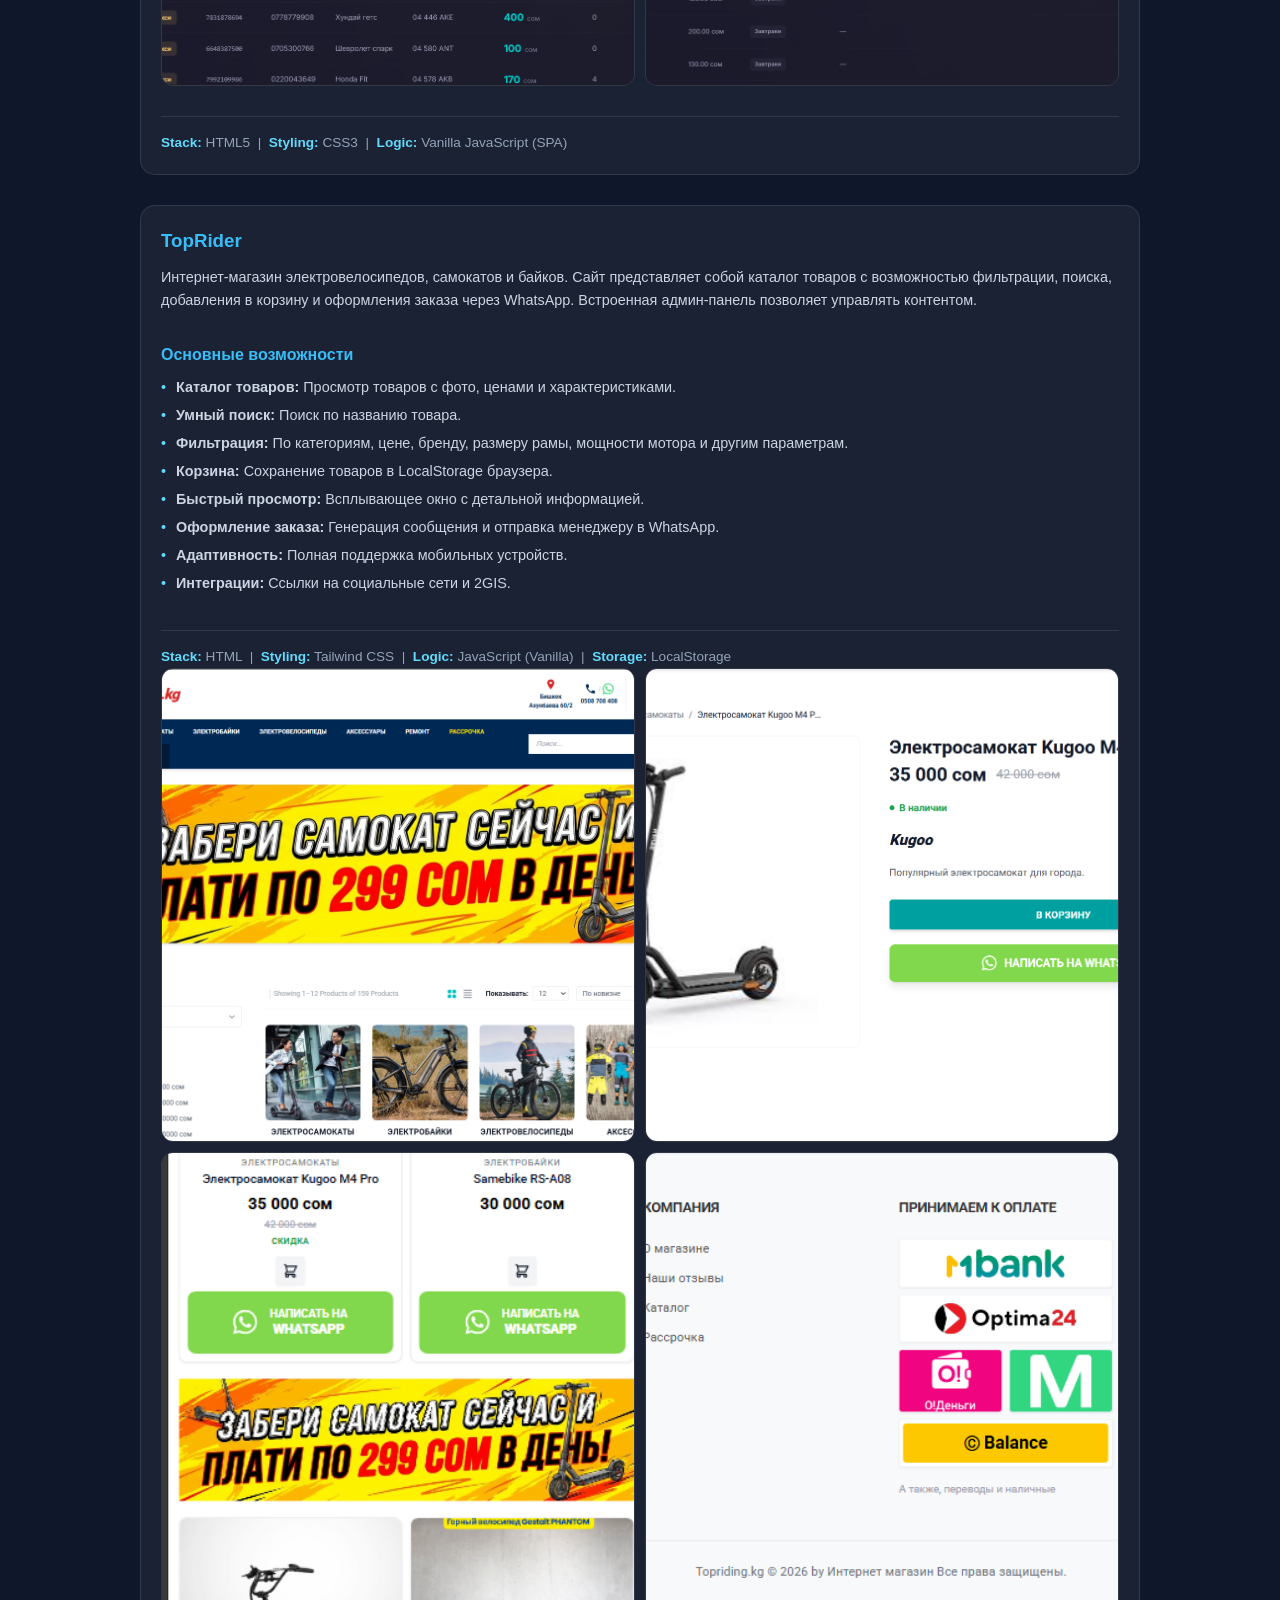
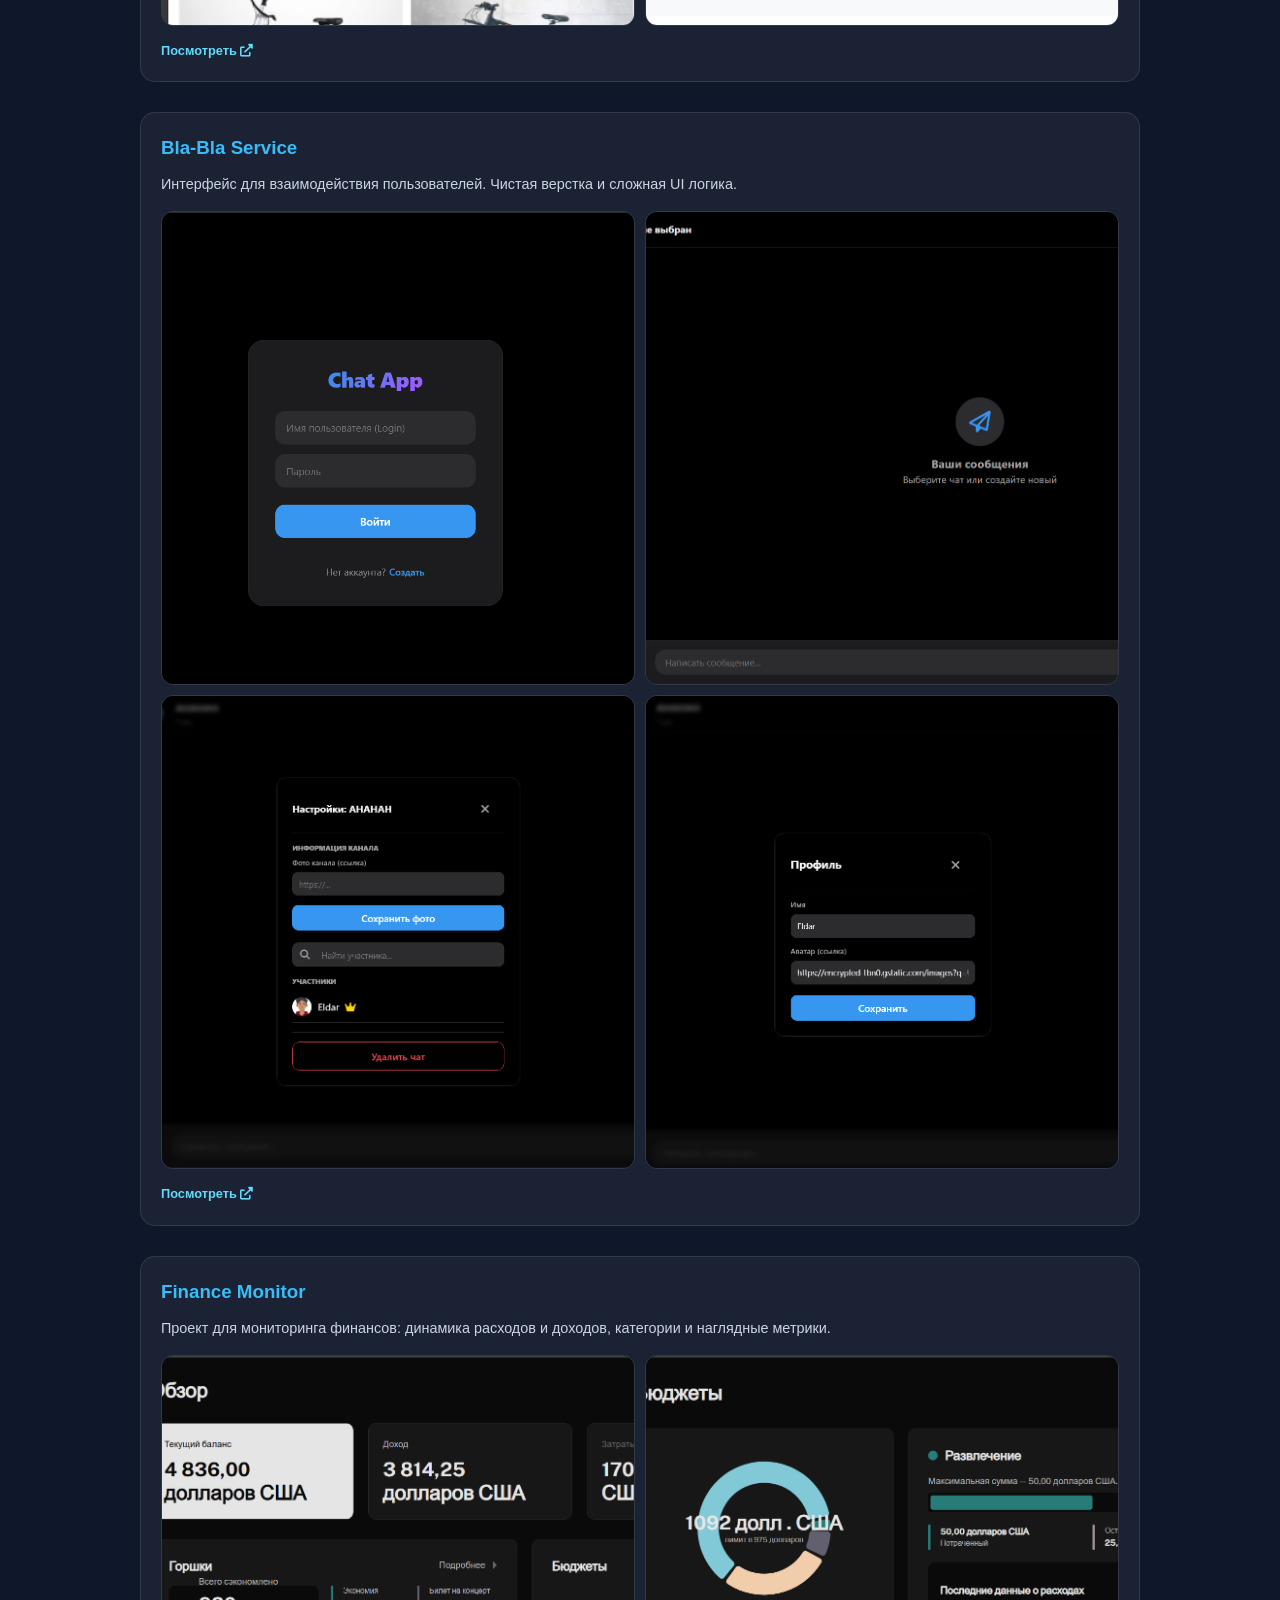
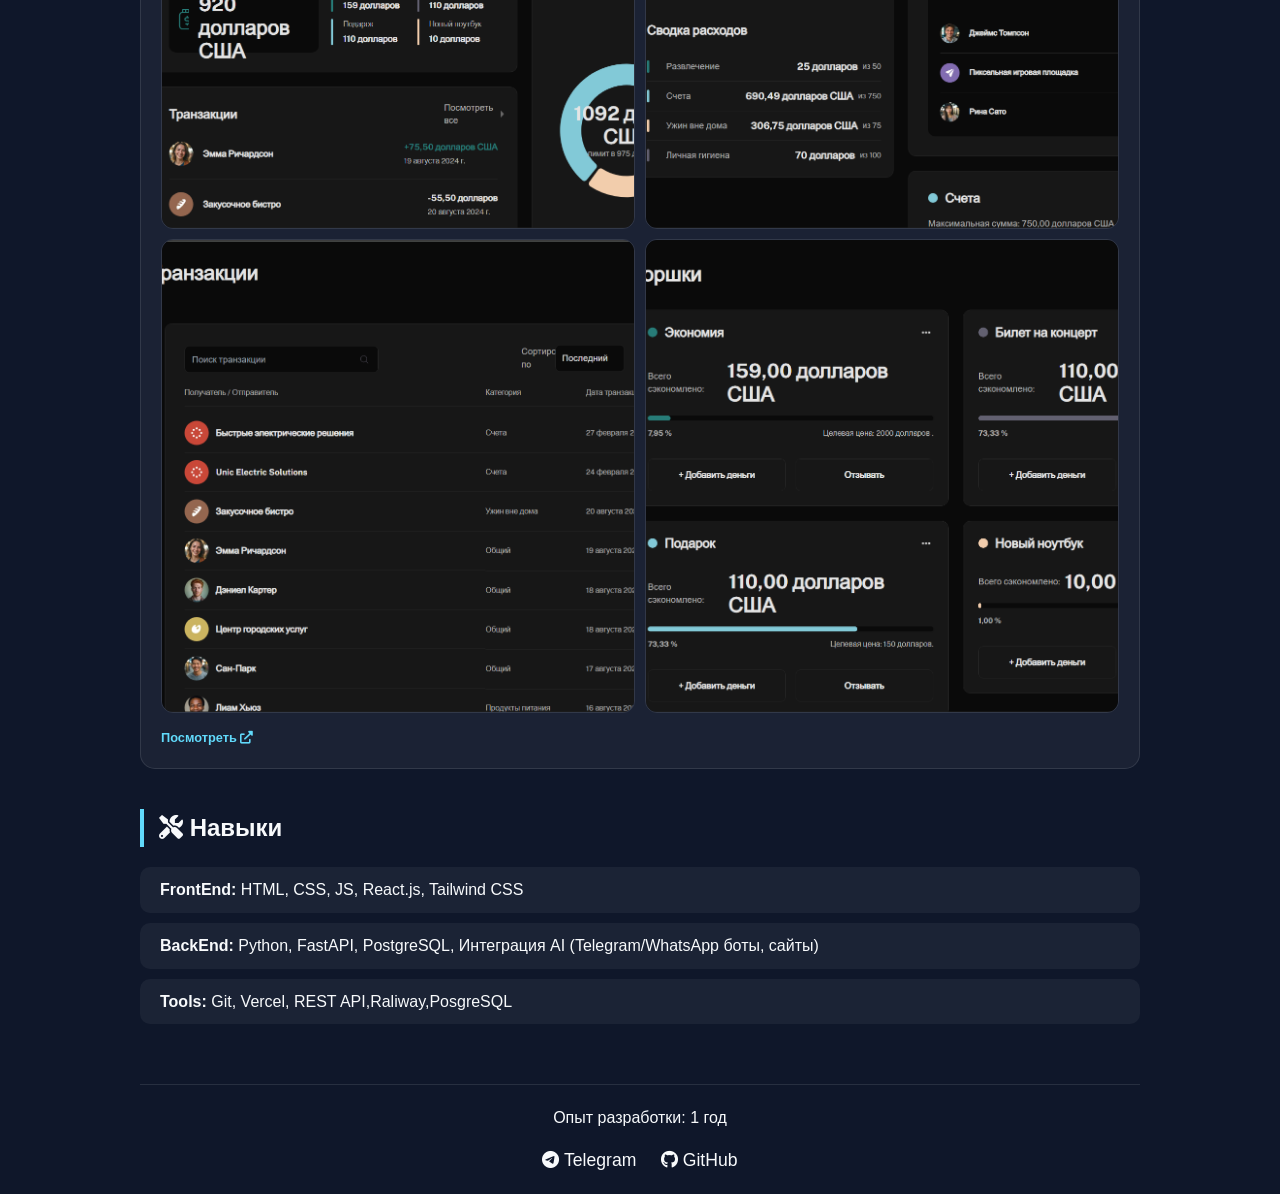
==== commit 60f412bc: "new project bot" ====
--- a/index.html
+++ b/index.html
@@ -4,7 +4,7 @@
 <head>
     <meta charset="UTF-8">
     <meta name="viewport" content="width=device-width, initial-scale=1.0">
-    <title>Eldar | Frontend & Mobile Developer</title>
+    <title>Eldar | Frontend & Backend Developer</title>
     <link rel="stylesheet" href="style.css">
     <link rel="stylesheet" href="https://cdnjs.cloudflare.com/ajax/libs/font-awesome/6.0.0/css/all.min.css">
 </head>
@@ -13,7 +13,7 @@
     <div class="container">
         <header>
             <h1>Эльдар</h1>
-            <p class="subtitle">Frontend & Mobile Developer (React / React Native)</p>
+            <p class="subtitle">Frontend & Backend Developer (React / React Native)</p>
             <div class="tags">
                 <span>#JavaScript</span>
                 <span>#ReactJS</span>
@@ -29,6 +29,50 @@
         <section class="section">
             <h2><i class="fas fa-code"></i> Выполненные проекты</h2>
             <div class="grid">
+                <div class="card card-featured">
+                    <h3>🚀 Jardamchy GO</h3>
+                    <p>Городской сервис автоматизации — полнофункциональная экосистема для управления городскими
+                        услугами.</p>
+
+                    <h4>Состав проекта</h4>
+                    <ul>
+                        <li><strong>WhatsApp-бот</strong> для клиентов</li>
+                        <li><strong>Telegram-бот</strong> для исполнителей</li>
+                        <li><strong>Web-меню</strong> кафе</li>
+                        <li><strong>CRM-система</strong> (админ-панель)</li>
+                        <li><strong>Голосовой ввод</strong></li>
+                        <li><strong>AI-обработка</strong> (OpenAI)</li>
+                    </ul>
+
+                    <h4>Возможности</h4>
+                    <ul>
+                        <li><strong>Заказы еды</strong> (комиссия 5%)</li>
+                        <li><strong>Такси</strong> (фикс 10 сом)</li>
+                        <li><strong>Груз</strong> (20 сом)</li>
+                        <li><strong>Муравей</strong></li>
+                        <li><strong>Попутчики</strong></li>
+                        <li><strong>Голосовой ввод</strong></li>
+                        <li><strong>Автоматическая маршрутизация</strong></li>
+                    </ul>
+
+                    <div class="card-gallery card-gallery-large" aria-label="Скриншоты Jardamchy GO">
+                        <img src="img/bot.jpg" alt="Jardamchy GO — экран 1" loading="lazy">
+                        <img src="img/bot1.jpg" alt="Jardamchy GO — экран 2" loading="lazy">
+                        <img src="img/bot2.jpg" alt="Jardamchy GO — экран 3" loading="lazy">
+                        <img src="img/bot3.jpg" alt="Jardamchy GO — экран 4" loading="lazy">
+                        <img src="img/bot4.jpg" alt="Jardamchy GO — экран 5" loading="lazy">
+                        <img src="img/bot5.jpg" alt="Jardamchy GO — экран 6" loading="lazy">
+                        <img src="img/bot6.jpg" alt="Jardamchy GO — экран 7" loading="lazy">
+                        <img src="img/bot7.jpg" alt="Jardamchy GO — экран 8" loading="lazy">
+                        <img src="img/bot8.jpg" alt="Jardamchy GO — экран 9" loading="lazy">
+                    </div>
+
+                    <div class="tech-stack">
+                        <strong>Backend:</strong> FastAPI &nbsp;|&nbsp;
+                        <strong>Database:</strong> PostgreSQL &nbsp;|&nbsp;
+                        <strong>API:</strong> Green API, Telegram Bot API, OpenAI API
+                    </div>
+                </div>
                 <a href="https://tamga-production.up.railway.app/#/login" target="_blank" rel="noopener noreferrer"
                     class="card">
                     <h3>Тамга Сервис</h3>
--- a/style.css
+++ b/style.css
@@ -169,6 +169,24 @@
     z-index: 1001;
 }
 
+/* Featured Card */
+.card-featured {
+    border: 2px solid var(--primary-color);
+    background: rgba(97, 218, 251, 0.05);
+    padding: 30px;
+    box-shadow: 0 0 25px rgba(97, 218, 251, 0.15);
+}
+
+.card-featured h3 {
+    font-size: 1.6rem;
+    margin-bottom: 12px;
+}
+
+.card-gallery-large {
+    grid-template-columns: repeat(3, 1fr);
+    gap: 12px;
+}
+
 .link-label {
     font-size: 0.8rem;
     font-weight: bold;
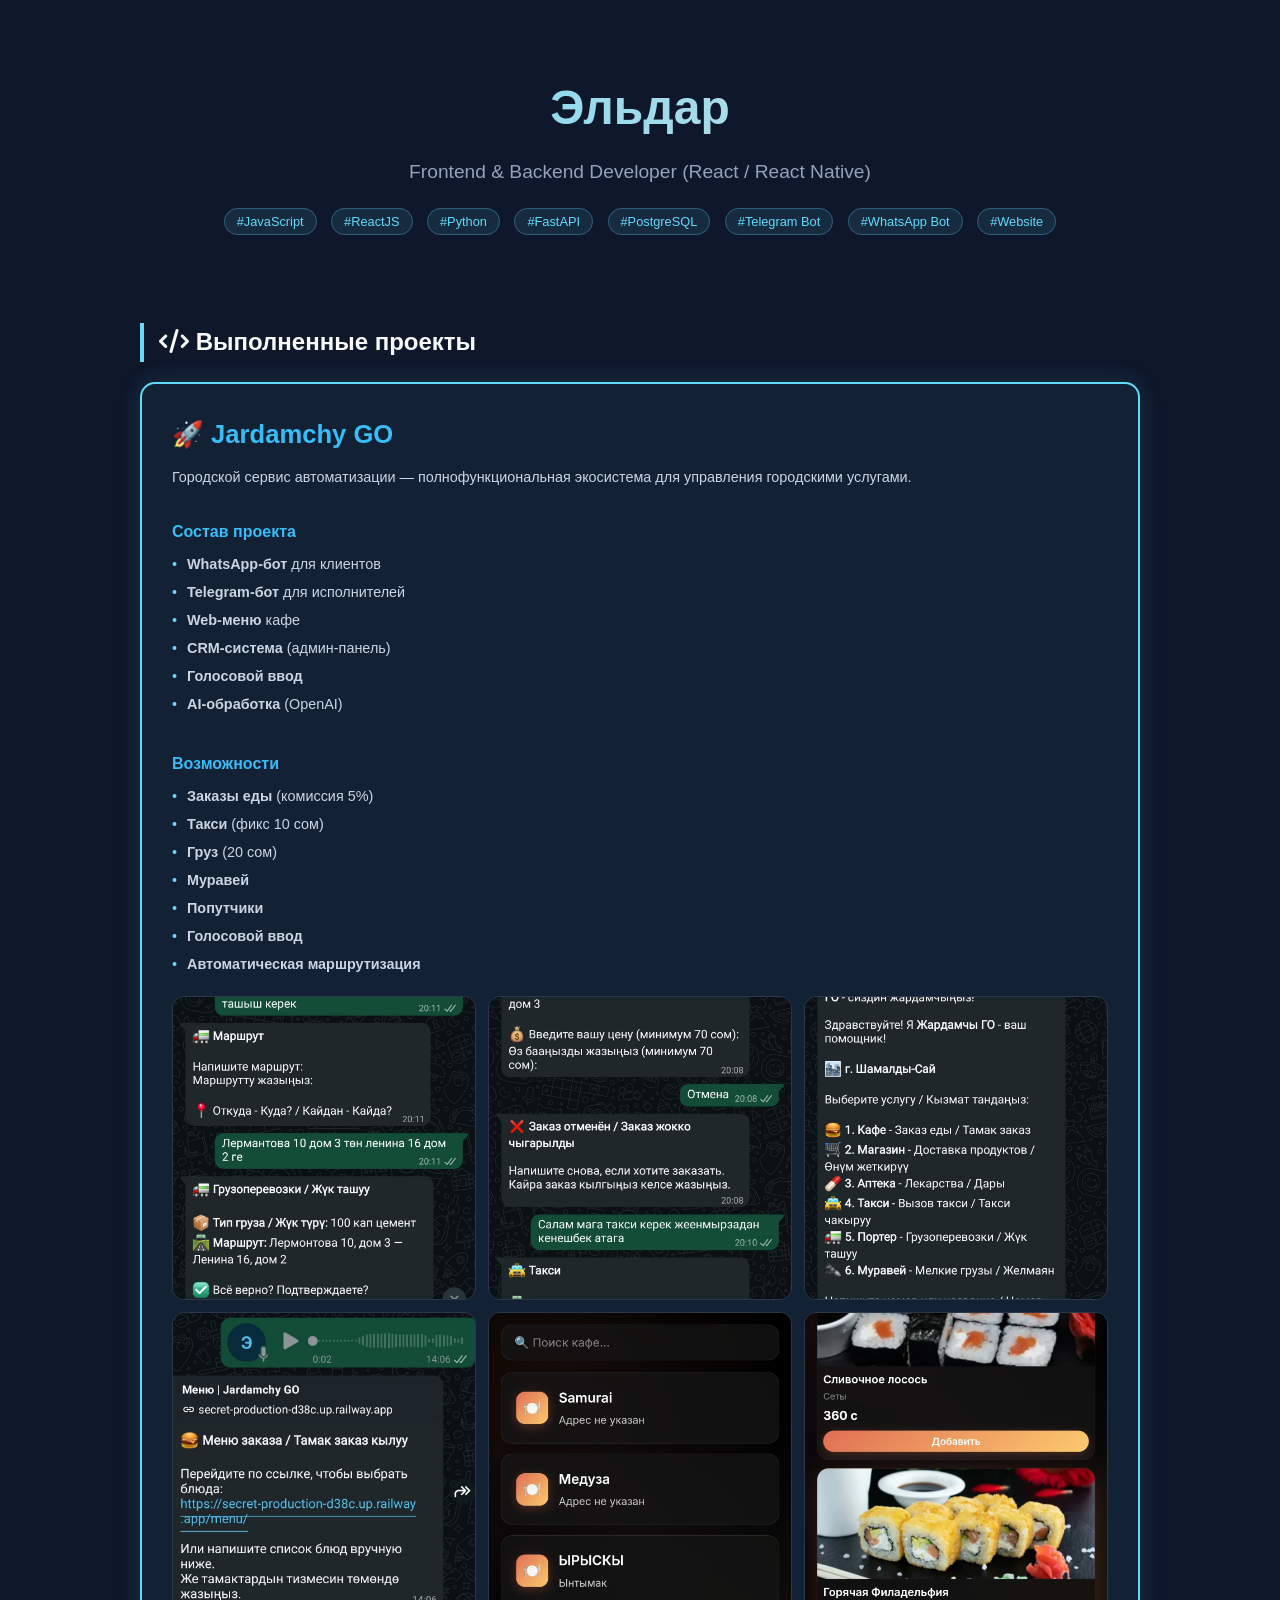
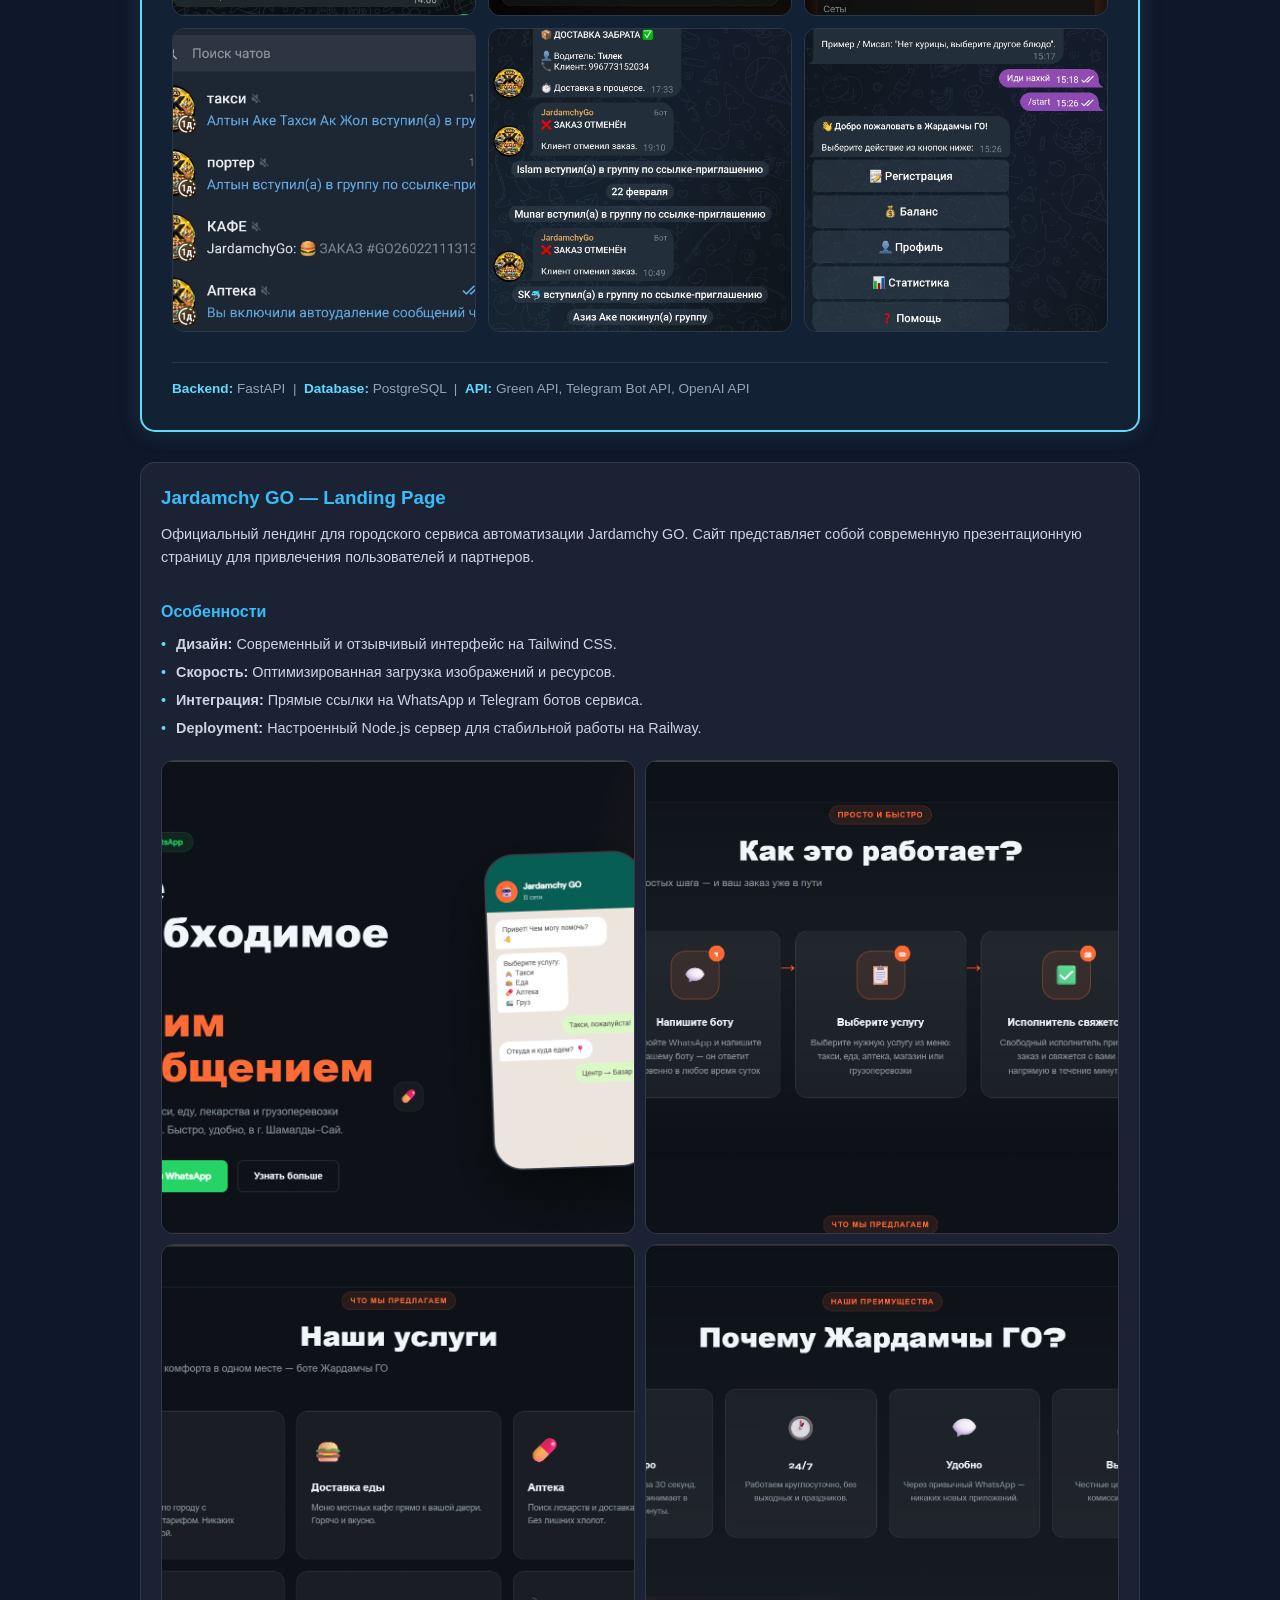
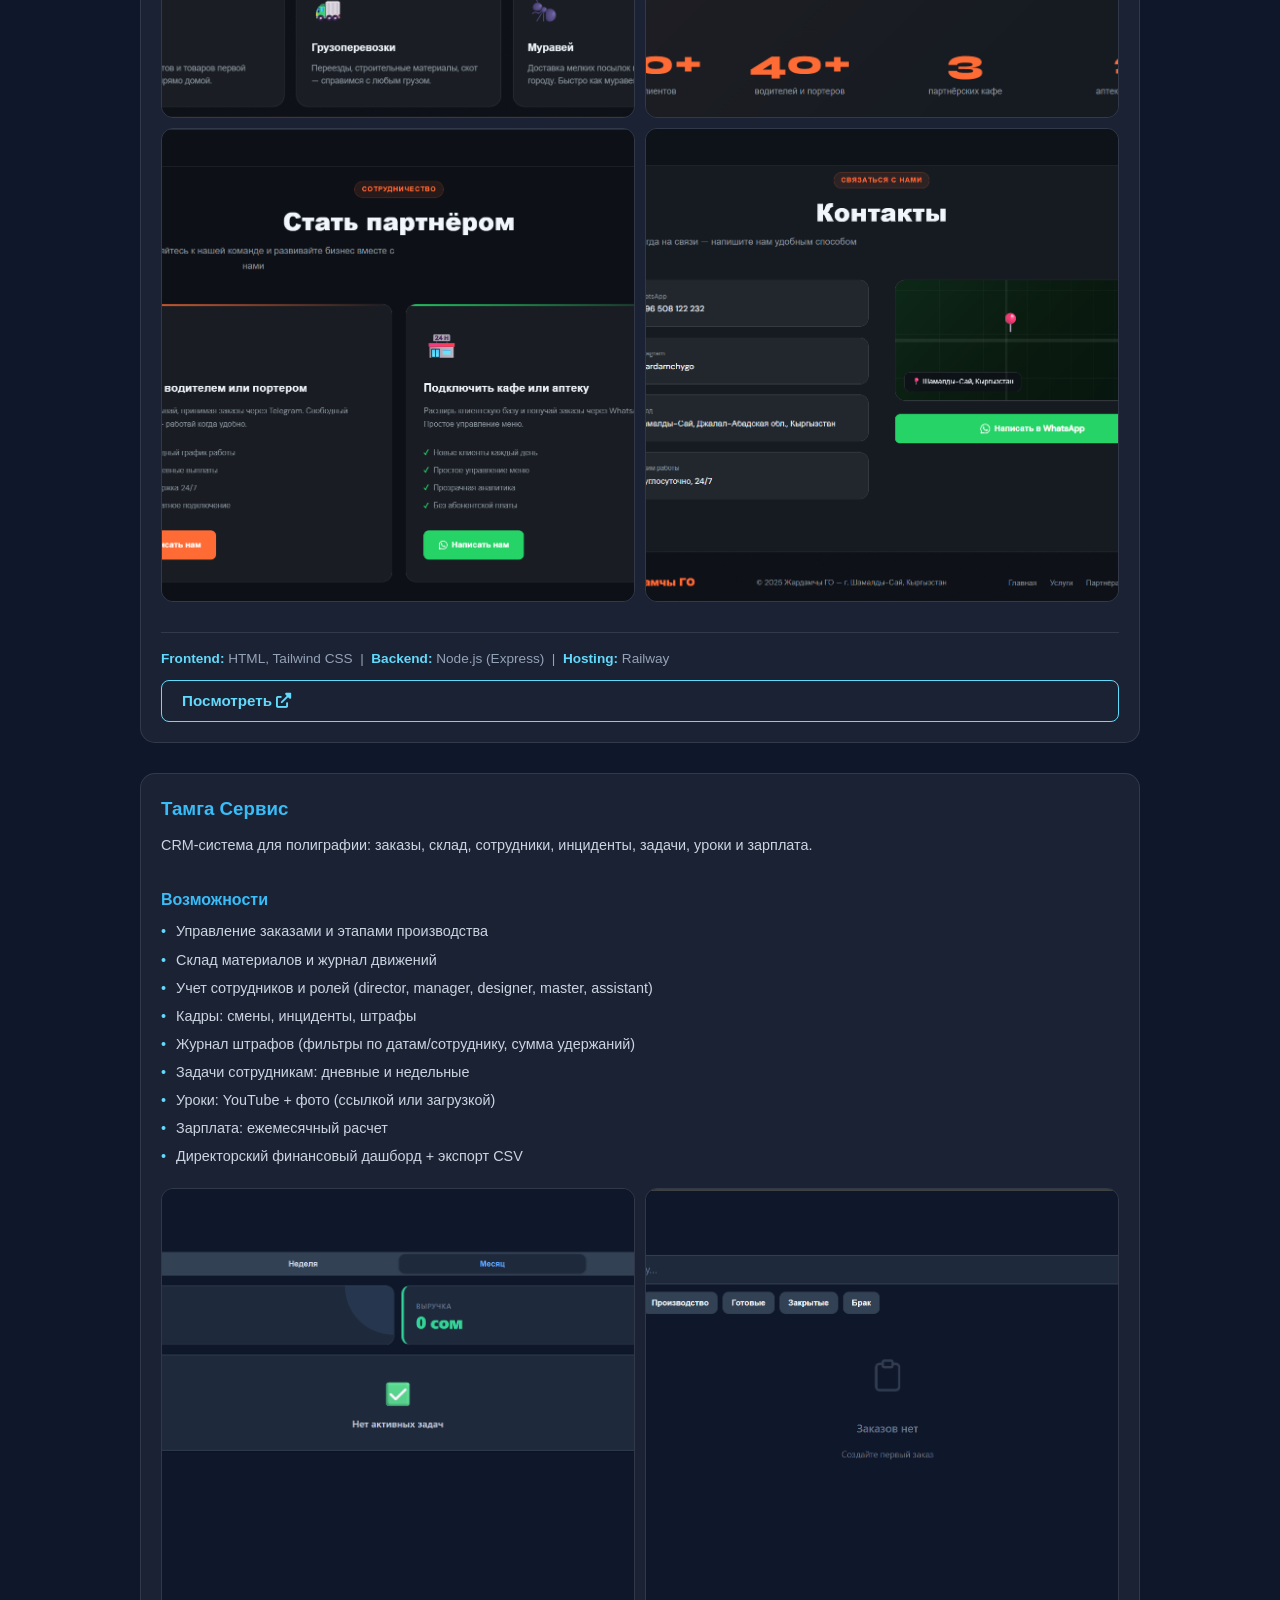
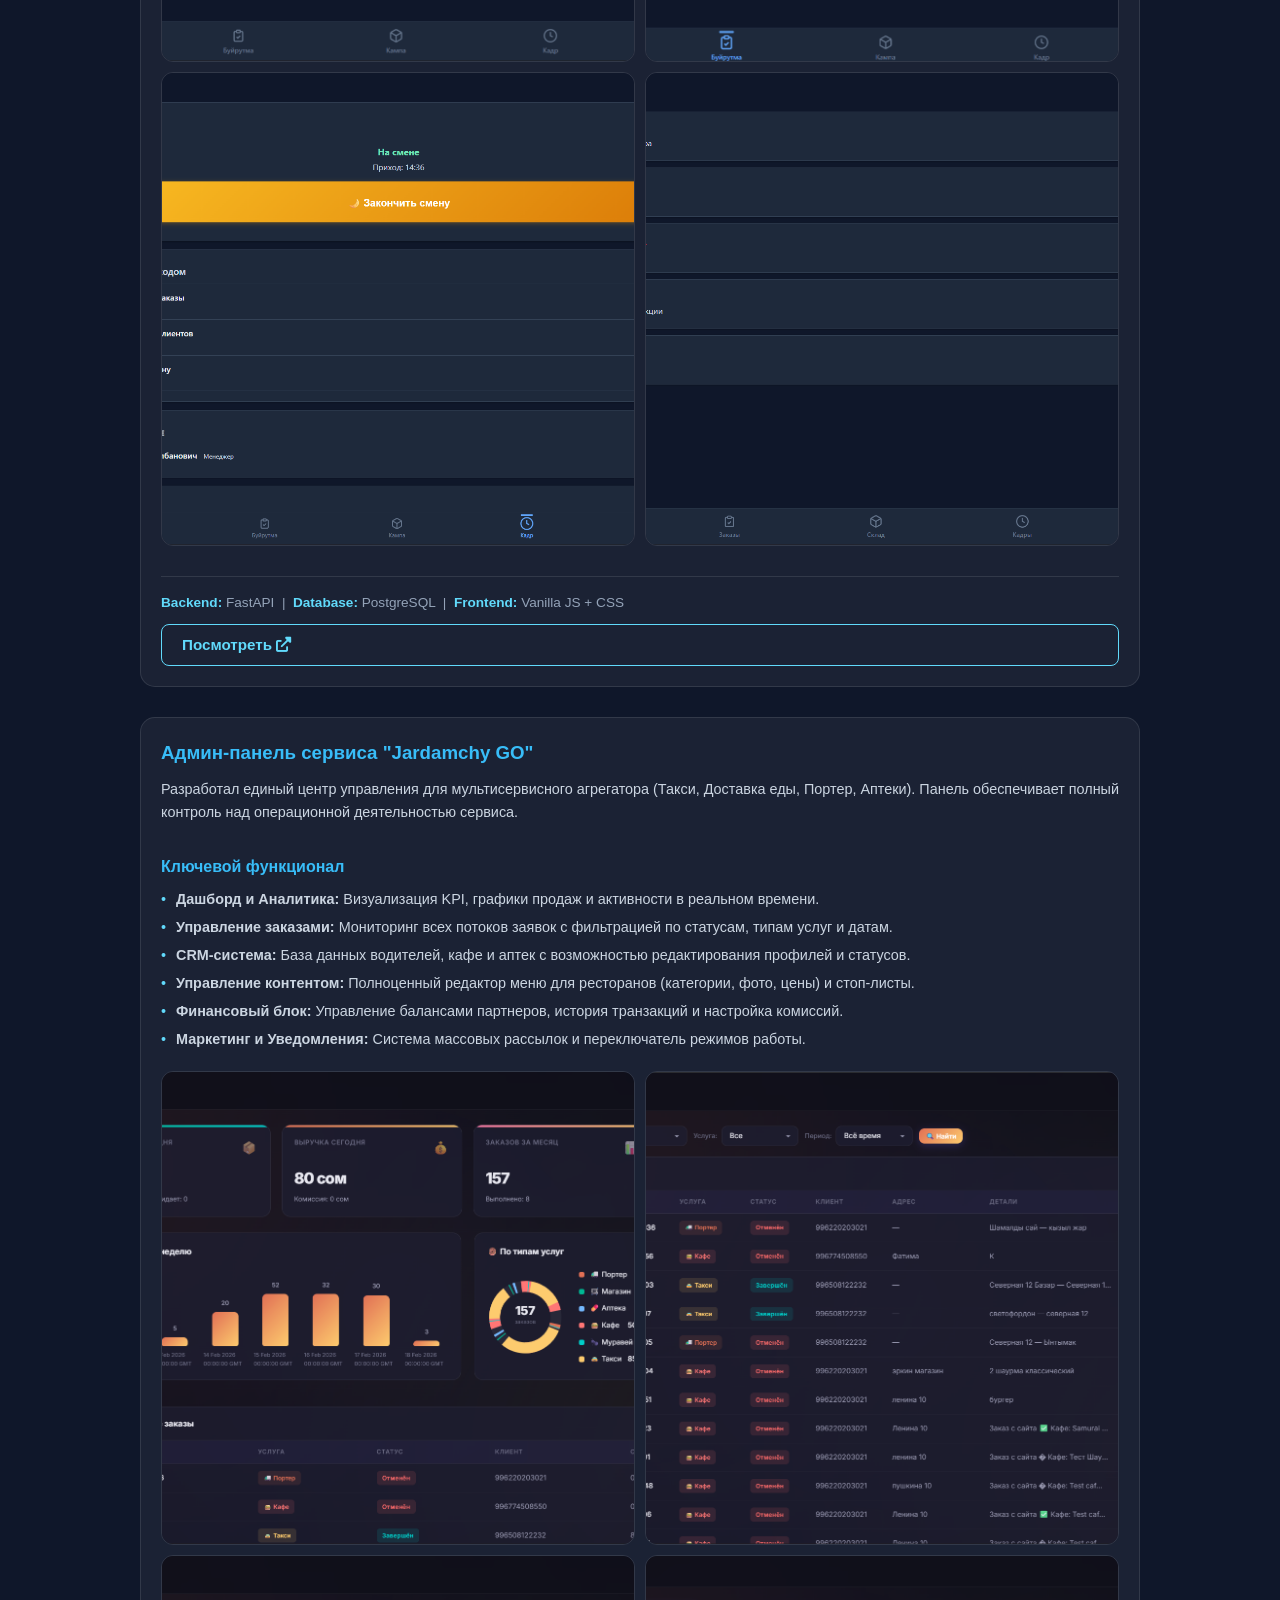
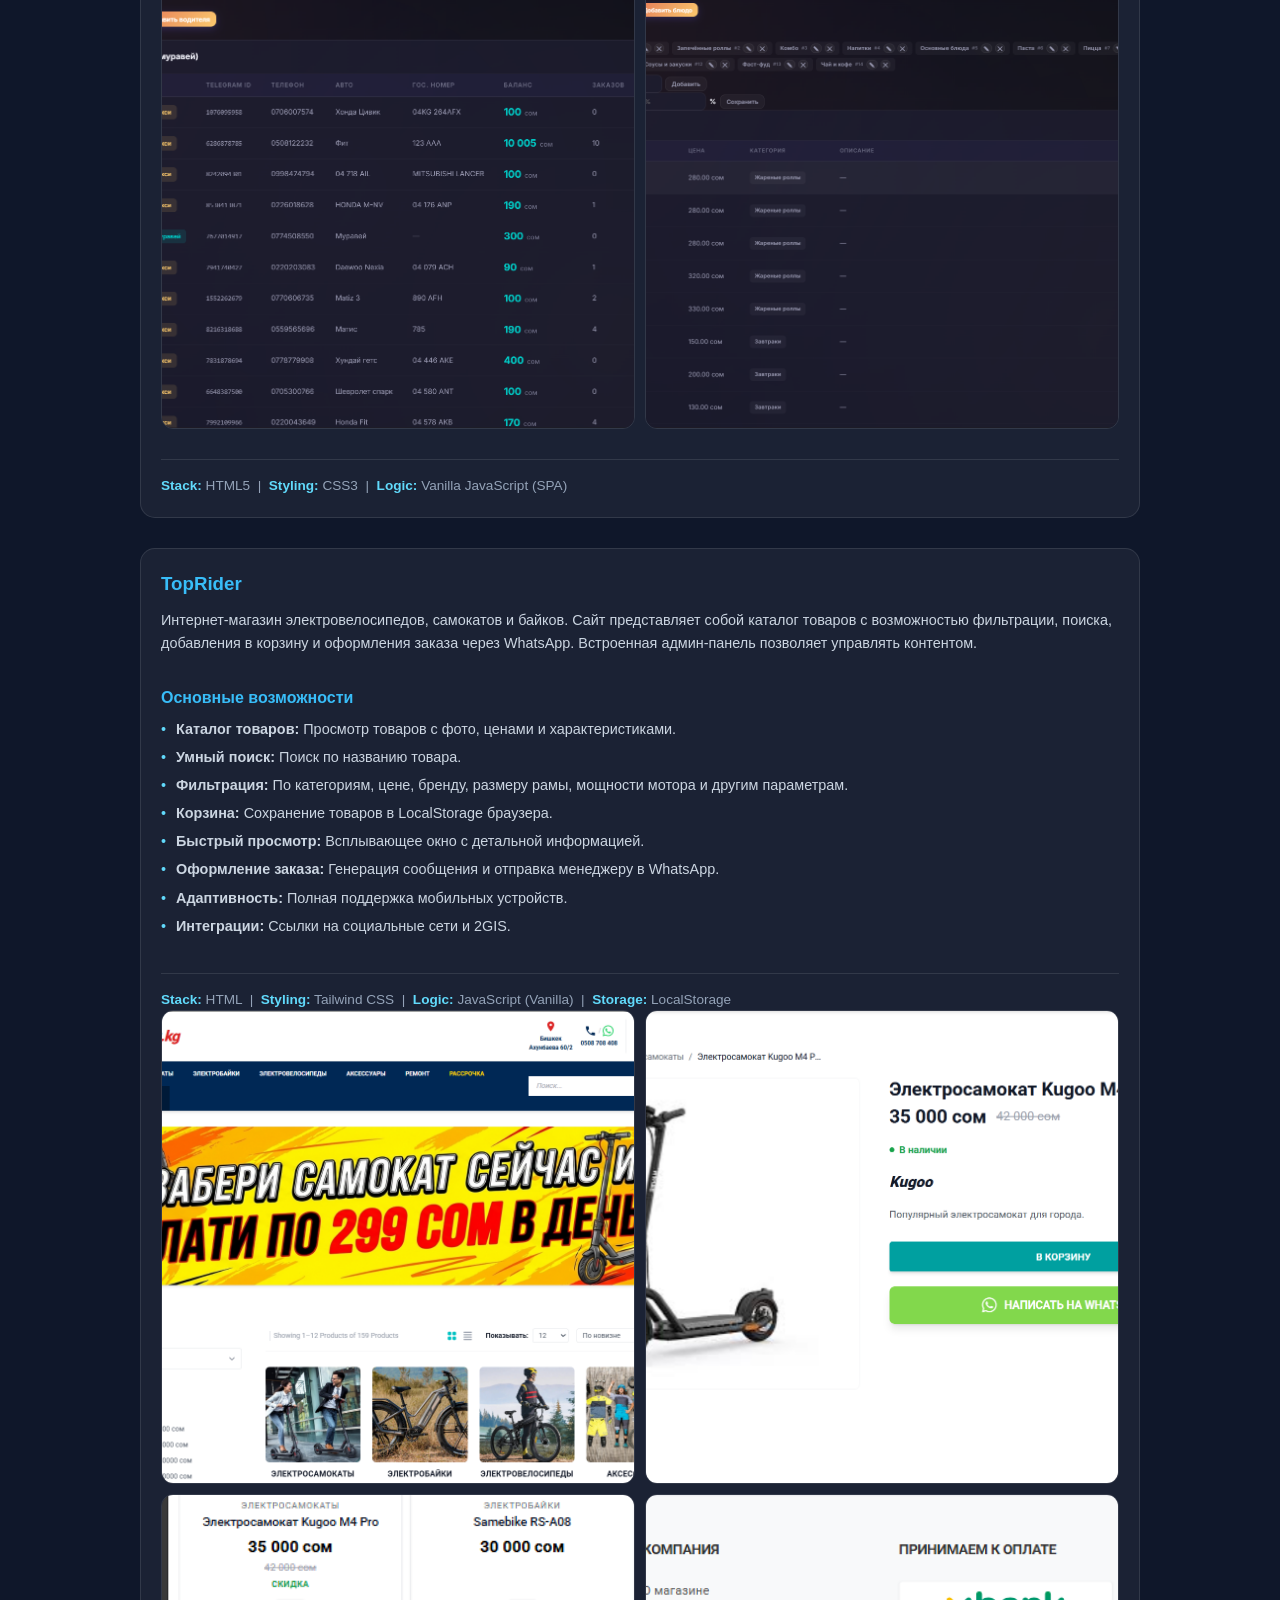
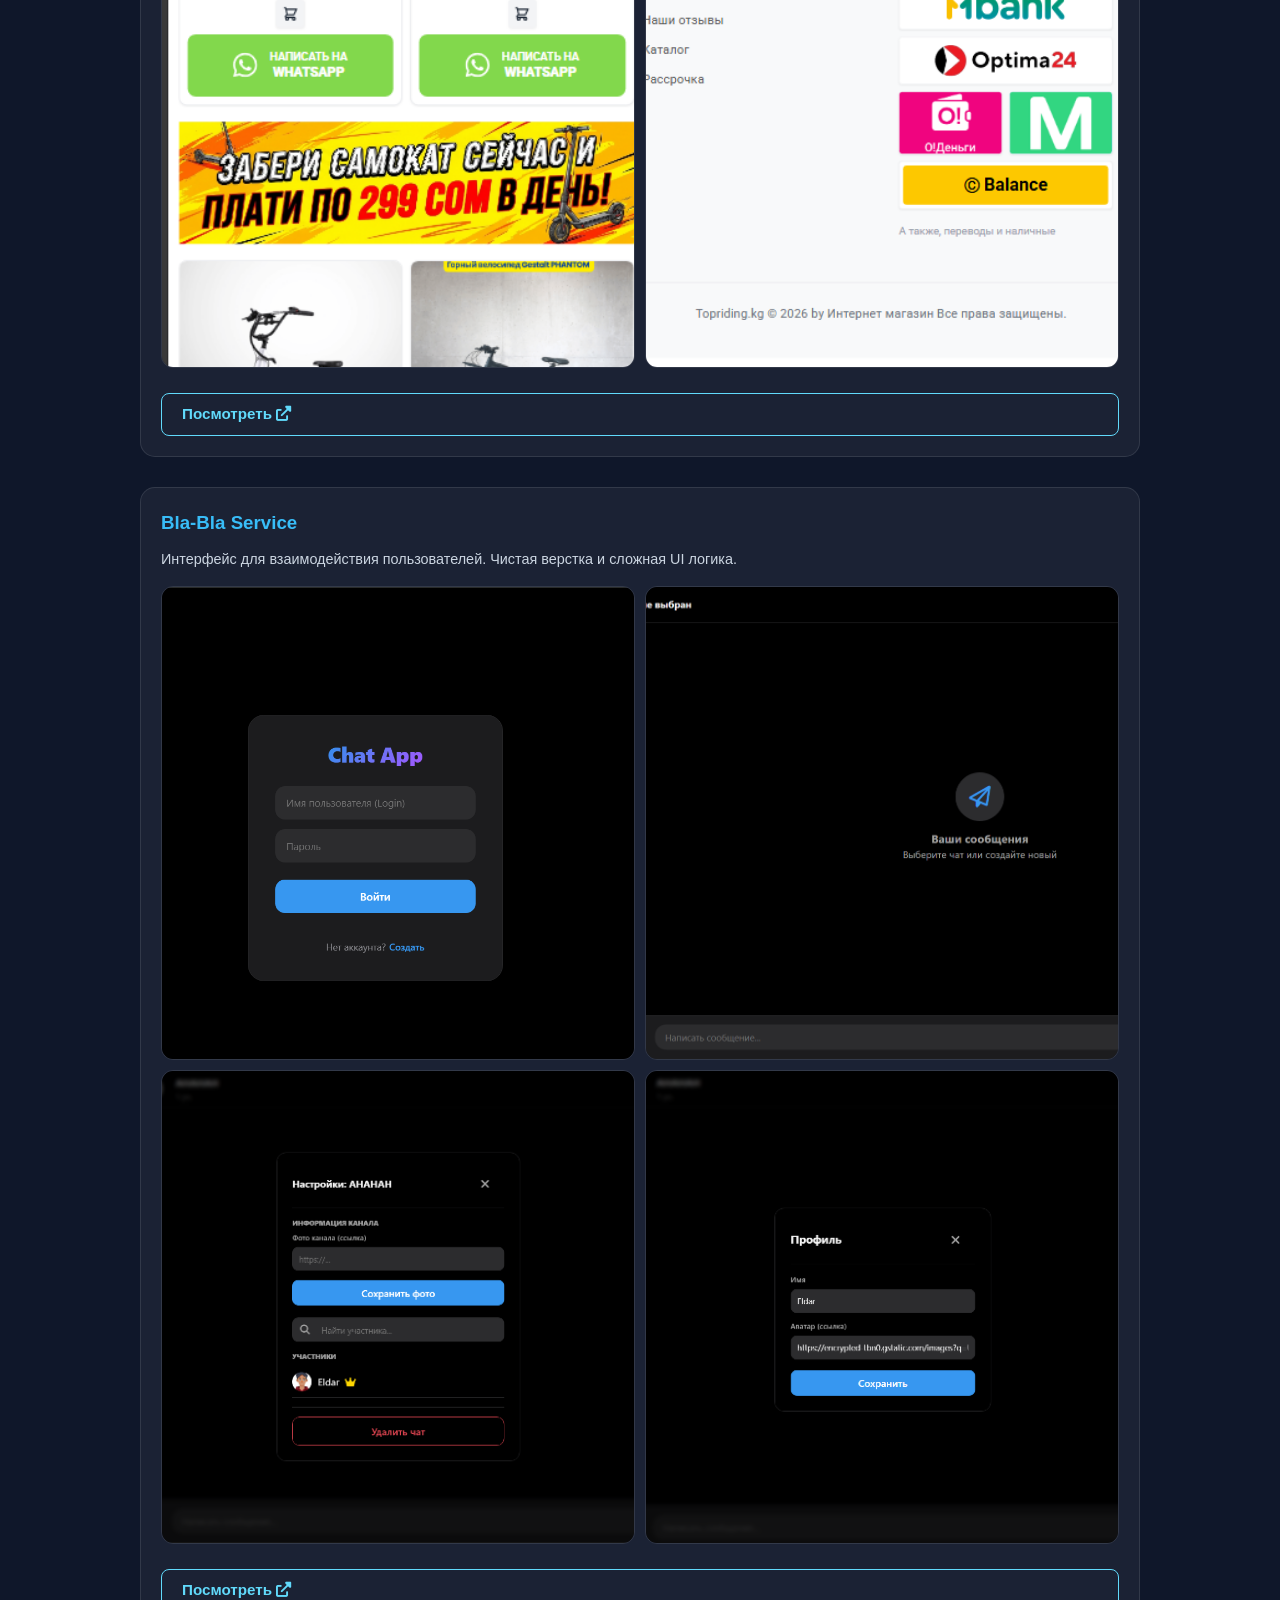
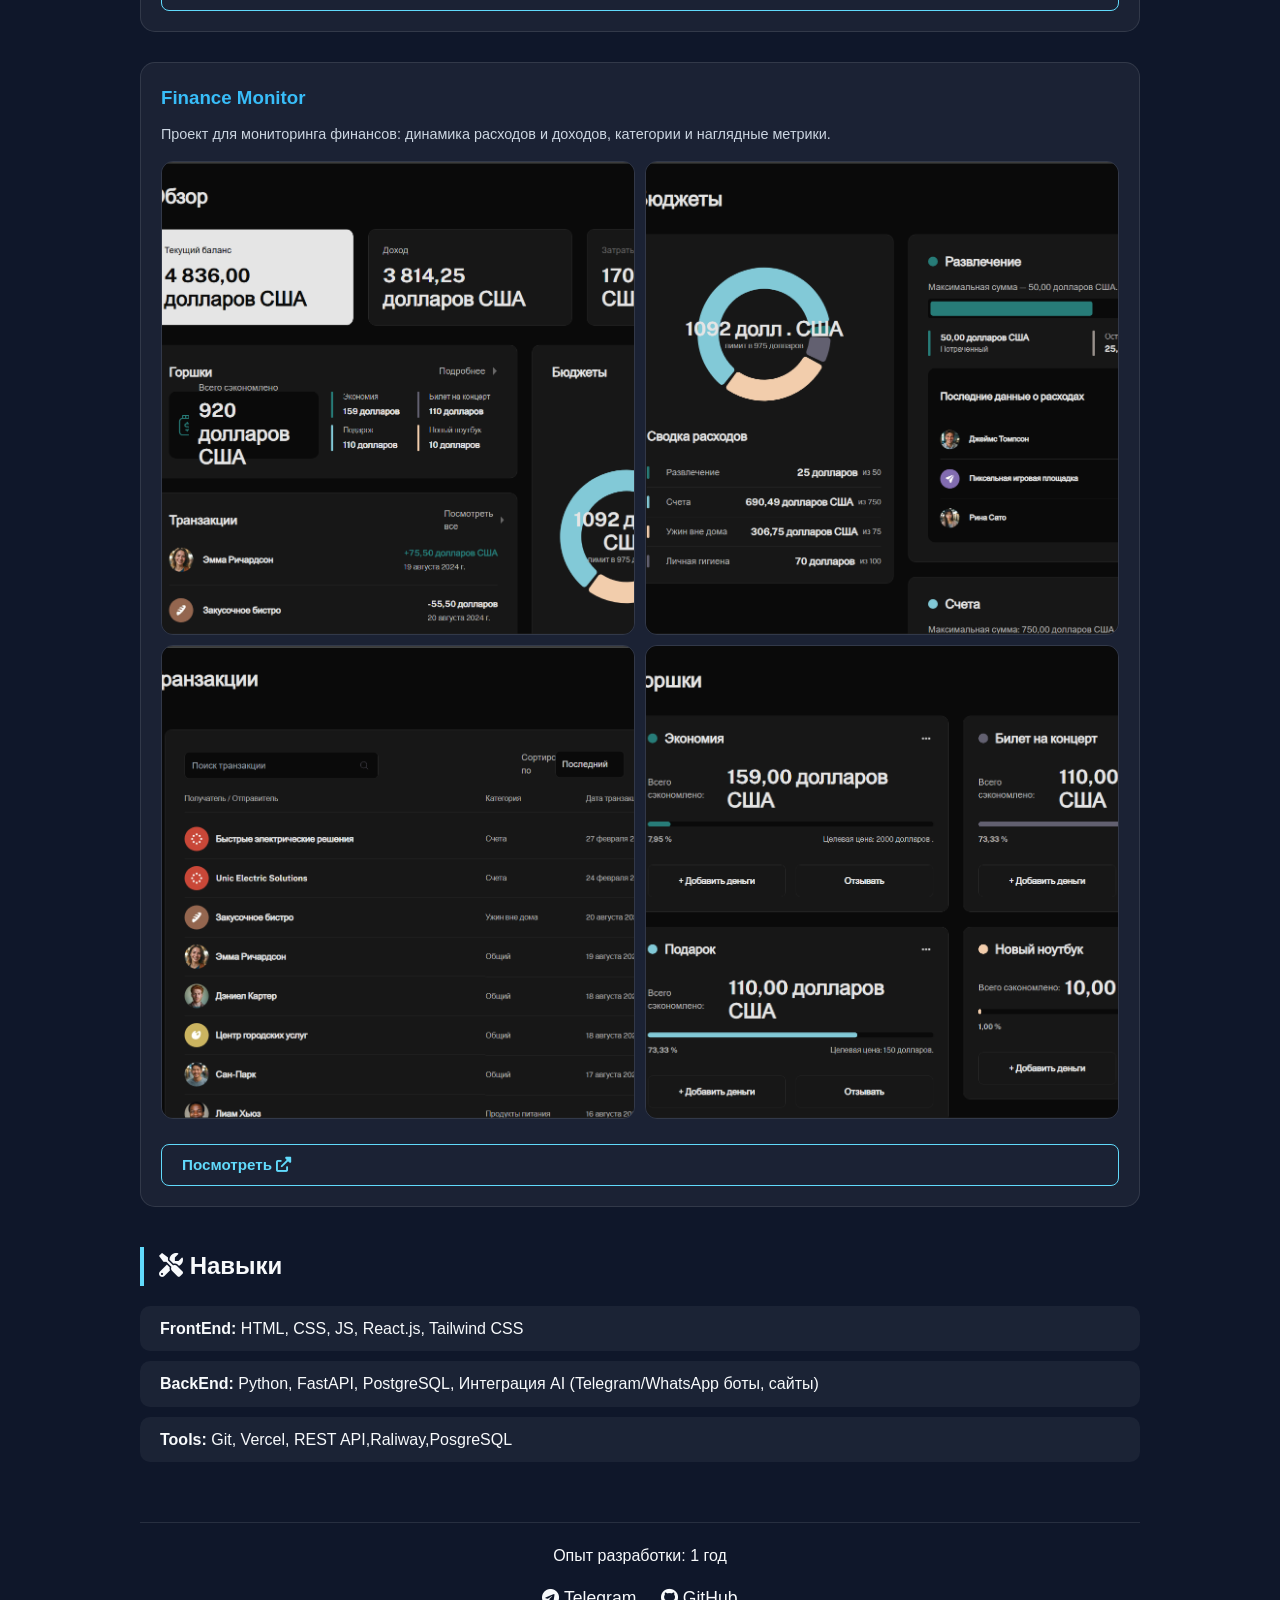
==== commit ec3e2a9b: "update portfolio jardamchy" ====
--- a/index.html
+++ b/index.html
@@ -73,6 +73,37 @@
                         <strong>API:</strong> Green API, Telegram Bot API, OpenAI API
                     </div>
                 </div>
+                <a href="https://jardamchy-production.up.railway.app/" target="_blank" rel="noopener noreferrer"
+                    class="card">
+                    <h3>Jardamchy GO — Landing Page</h3>
+                    <p>Официальный лендинг для городского сервиса автоматизации Jardamchy GO. Сайт представляет собой
+                        современную презентационную страницу для привлечения пользователей и партнеров.</p>
+
+                    <h4>Особенности</h4>
+                    <ul>
+                        <li><strong>Дизайн:</strong> Современный и отзывчивый интерфейс на Tailwind CSS.</li>
+                        <li><strong>Скорость:</strong> Оптимизированная загрузка изображений и ресурсов.</li>
+                        <li><strong>Интеграция:</strong> Прямые ссылки на WhatsApp и Telegram ботов сервиса.</li>
+                        <li><strong>Deployment:</strong> Настроенный Node.js сервер для стабильной работы на Railway.
+                        </li>
+                    </ul>
+
+                    <div class="card-gallery" aria-label="Скриншоты лендинга Jardamchy GO">
+                        <img src="img/landing.png" alt="Jardamchy GO Landing — 1" loading="lazy">
+                        <img src="img/landing1.png" alt="Jardamchy GO Landing — 2" loading="lazy">
+                        <img src="img/landing2.png" alt="Jardamchy GO Landing — 3" loading="lazy">
+                        <img src="img/landing3.png" alt="Jardamchy GO Landing — 4" loading="lazy">
+                        <img src="img/landing4.png" alt="Jardamchy GO Landing — 5" loading="lazy">
+                        <img src="img/landing5.png" alt="Jardamchy GO Landing — 6" loading="lazy">
+                    </div>
+
+                    <div class="tech-stack">
+                        <strong>Frontend:</strong> HTML, Tailwind CSS &nbsp;|&nbsp;
+                        <strong>Backend:</strong> Node.js (Express) &nbsp;|&nbsp;
+                        <strong>Hosting:</strong> Railway
+                    </div>
+                    <span class="link-label">Посмотреть <i class="fas fa-external-link-alt"></i></span>
+                </a>
                 <a href="https://tamga-production.up.railway.app/#/login" target="_blank" rel="noopener noreferrer"
                     class="card">
                     <h3>Тамга Сервис</h3>
--- a/style.css
+++ b/style.css
@@ -188,9 +188,21 @@
 }
 
 .link-label {
-    font-size: 0.8rem;
+    display: inline-block;
+    font-size: 0.95rem;
     font-weight: bold;
     color: var(--primary-color);
+    padding: 8px 20px;
+    border: 1px solid var(--primary-color);
+    border-radius: 8px;
+    transition: all 0.3s ease;
+    margin-top: 10px;
+}
+
+.card:hover .link-label {
+    background: var(--primary-color);
+    color: var(--bg-color);
+    transform: translateY(-2px);
 }
 
 .skills-grid {
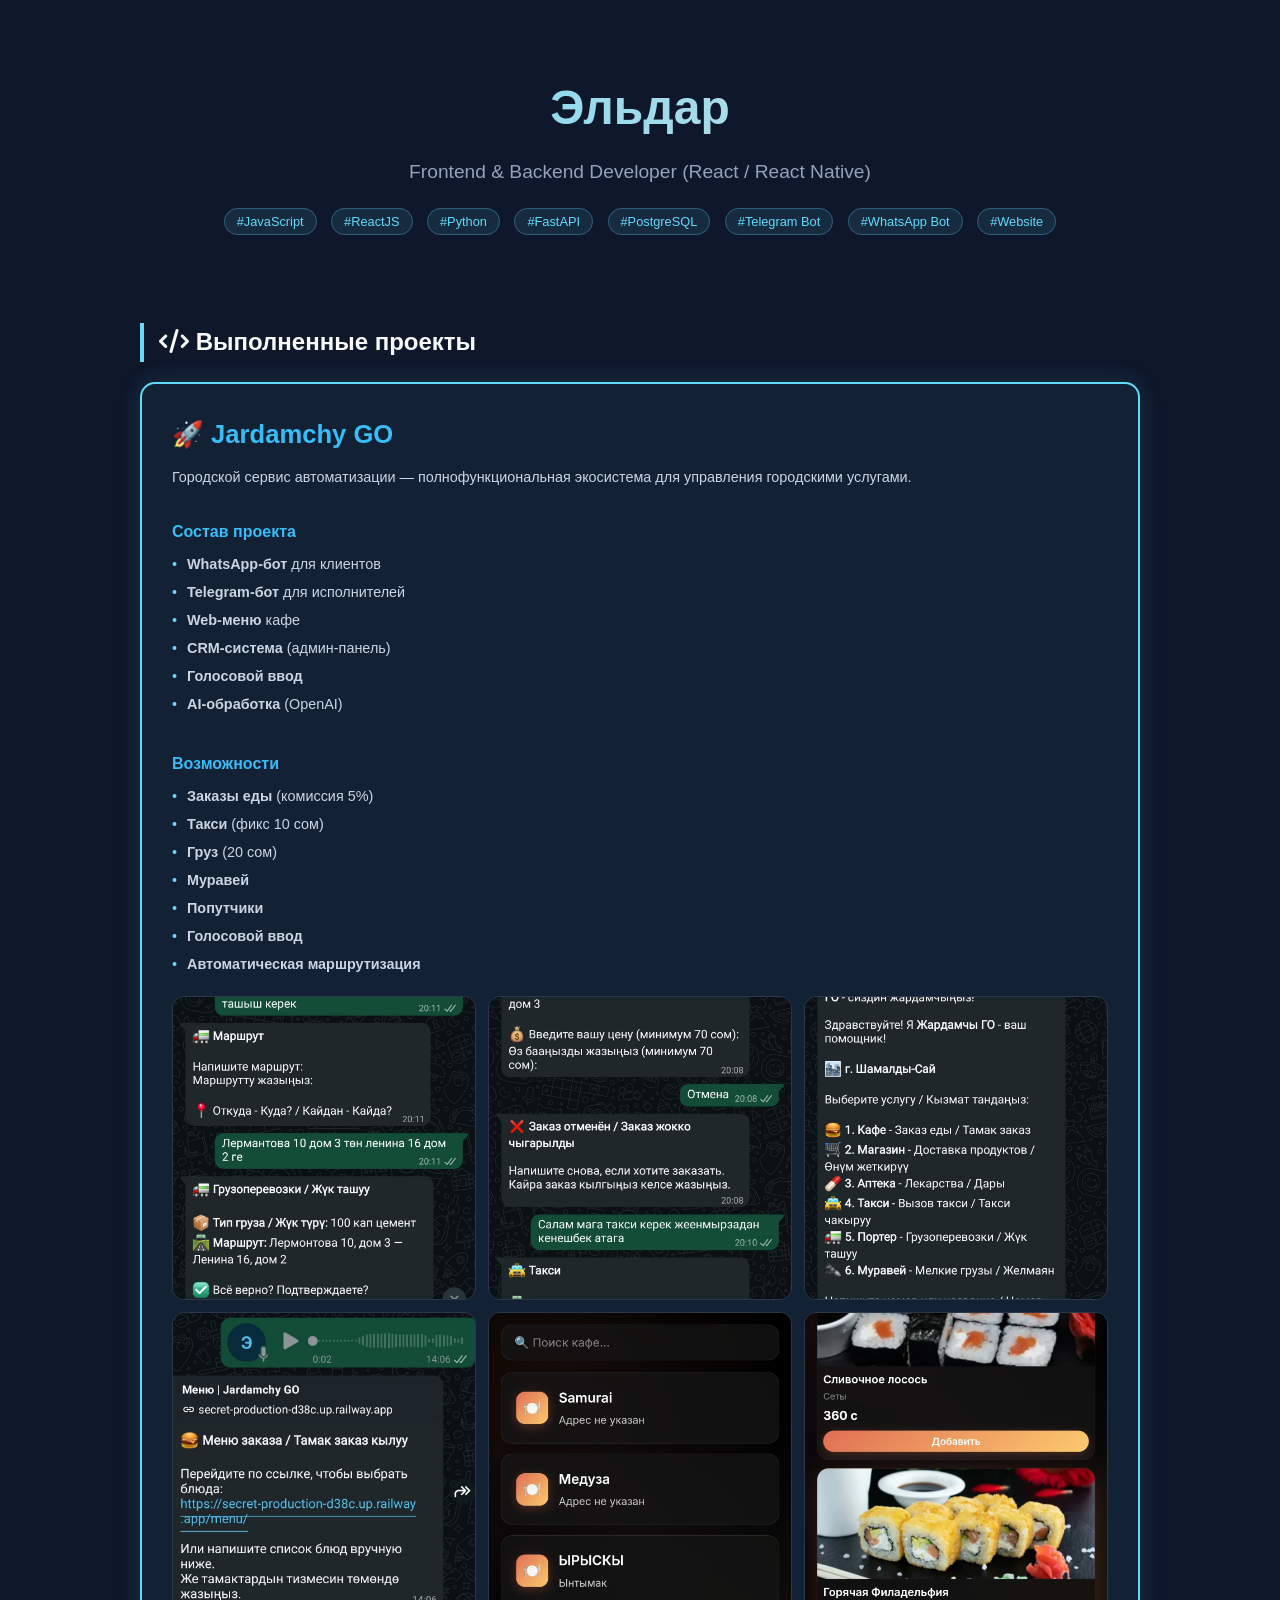
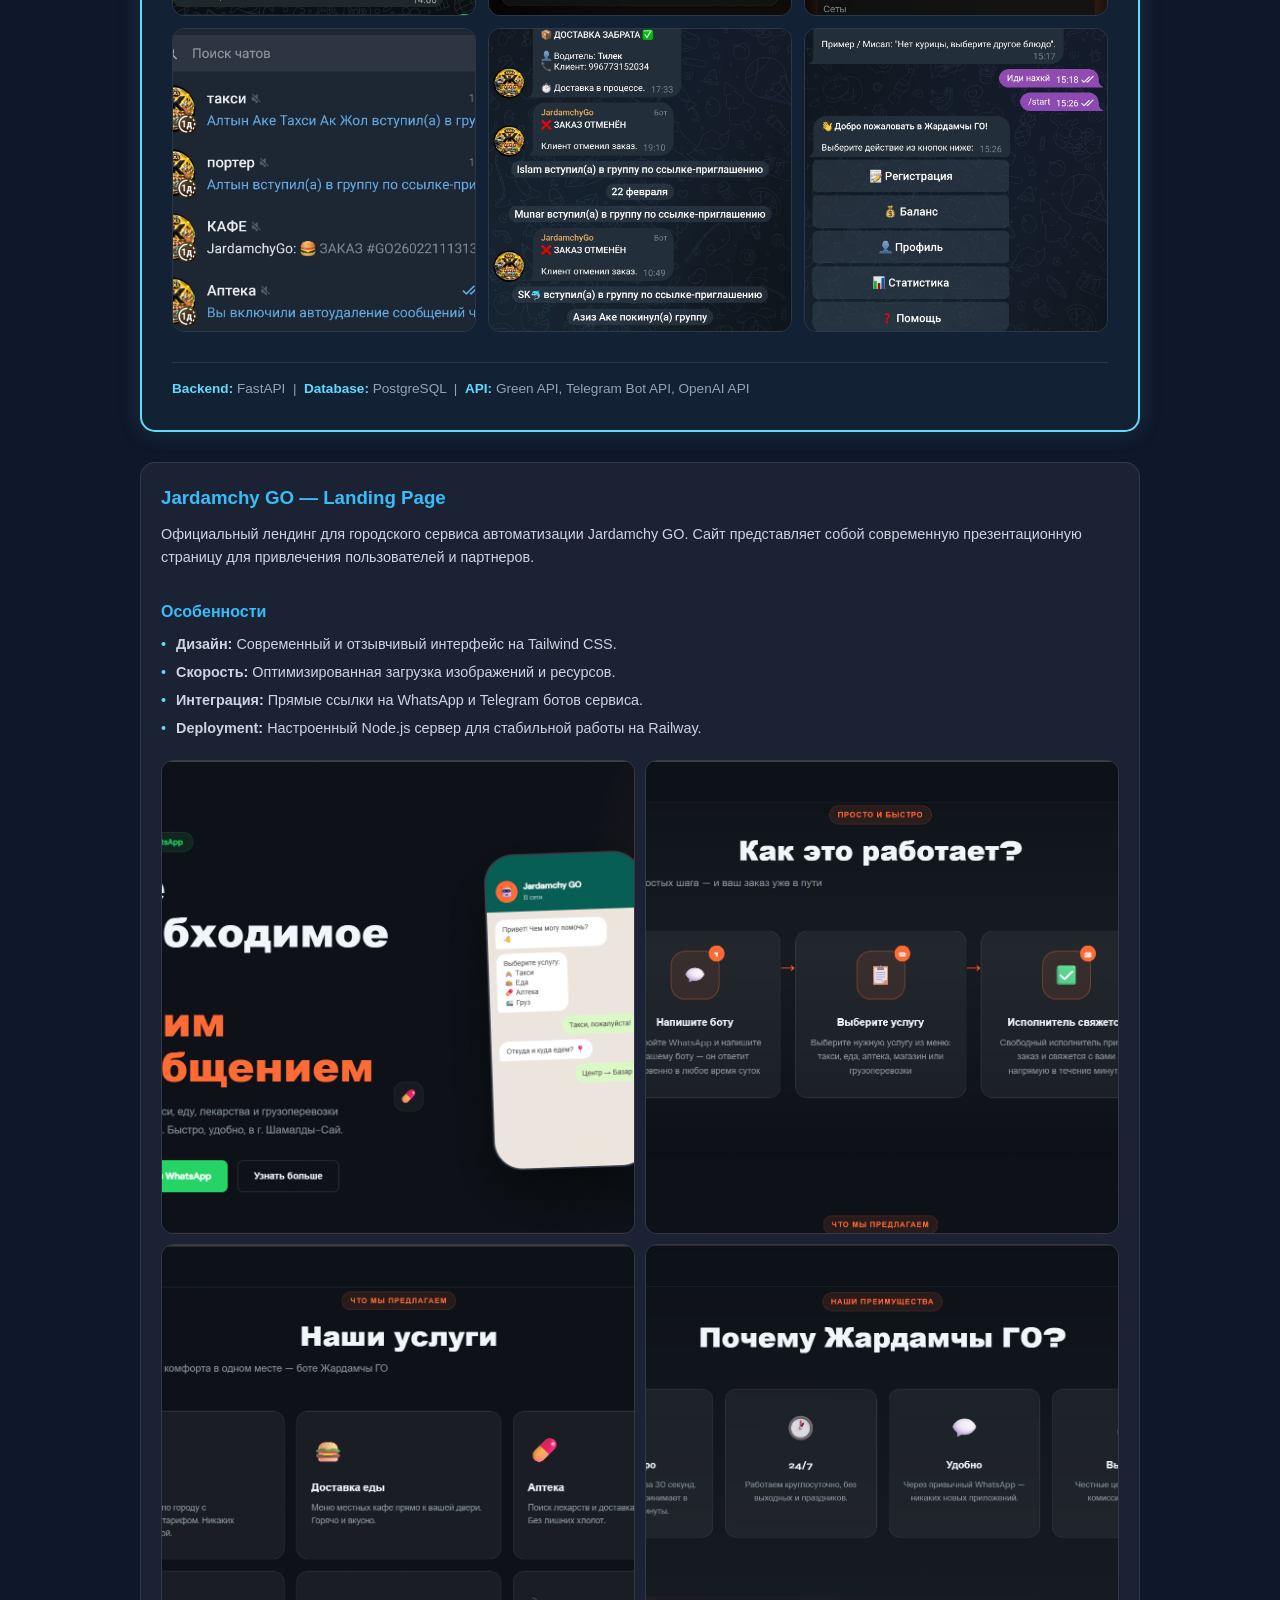
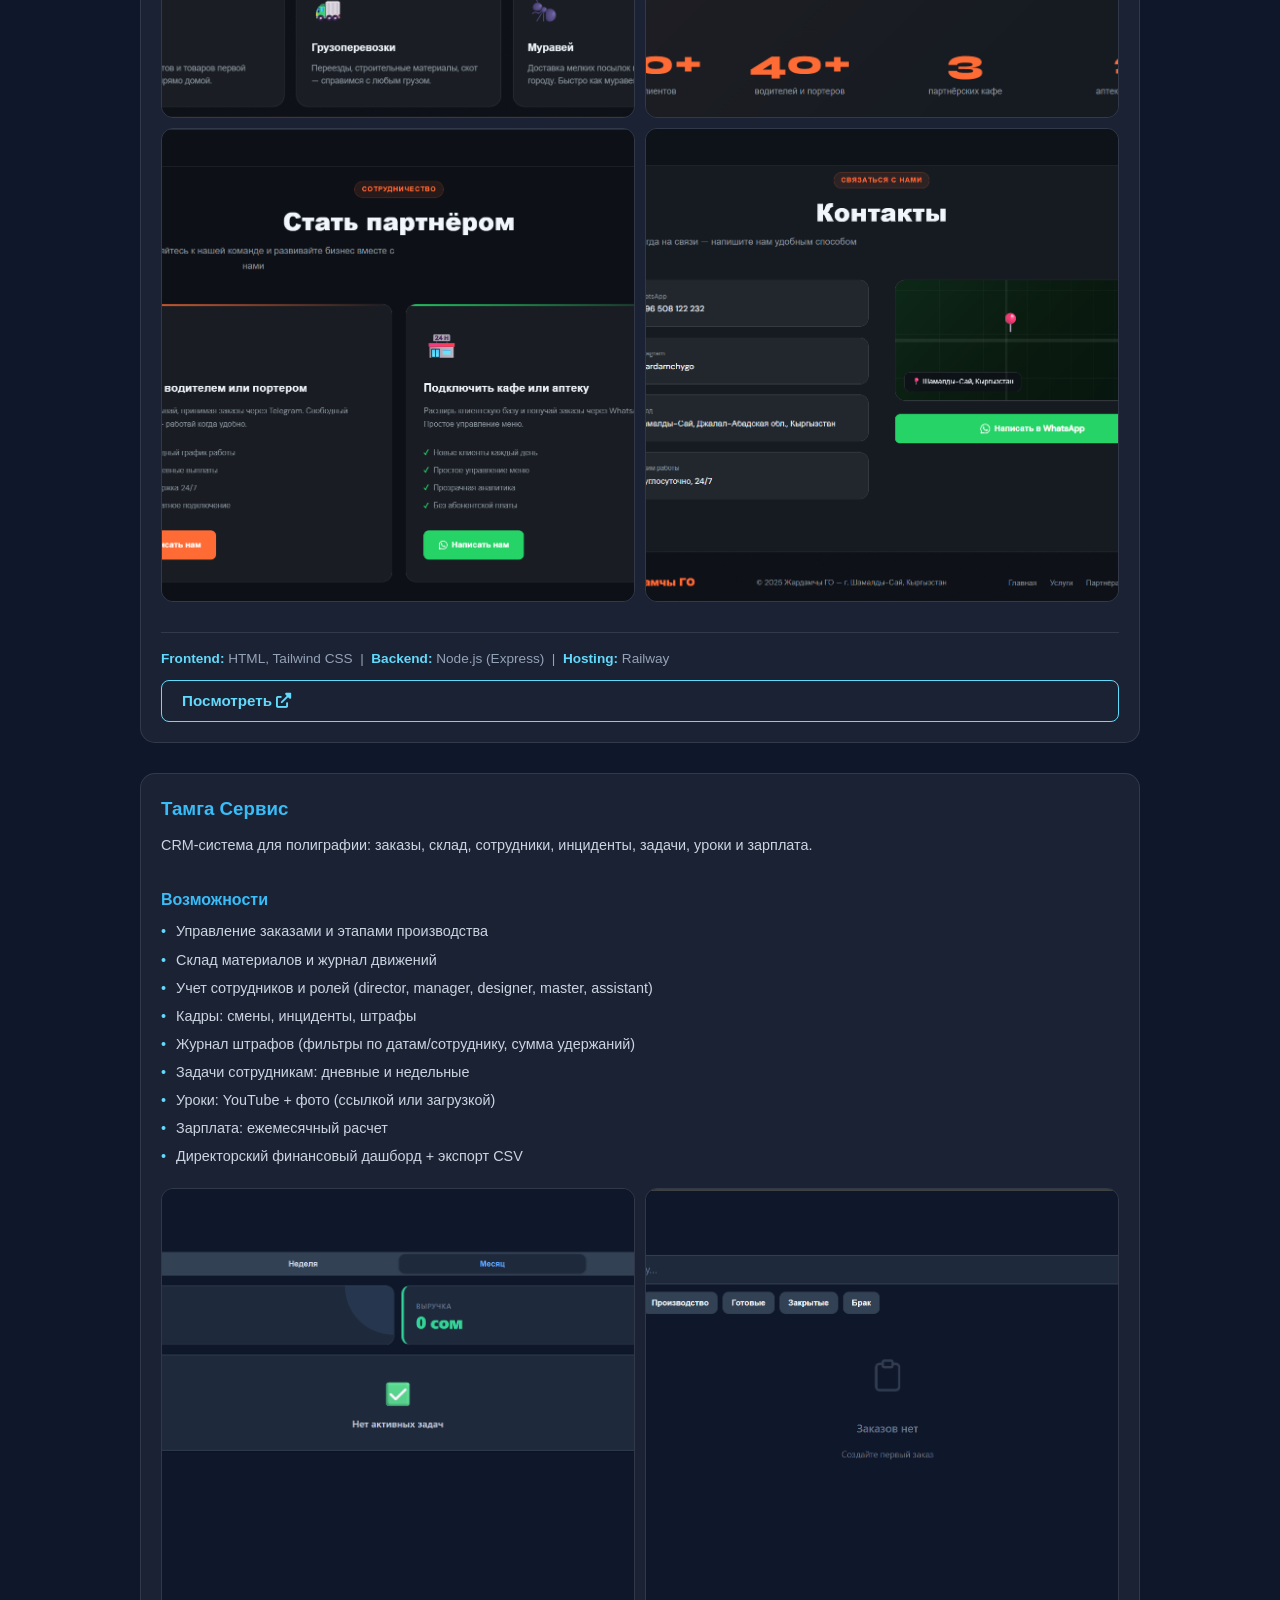
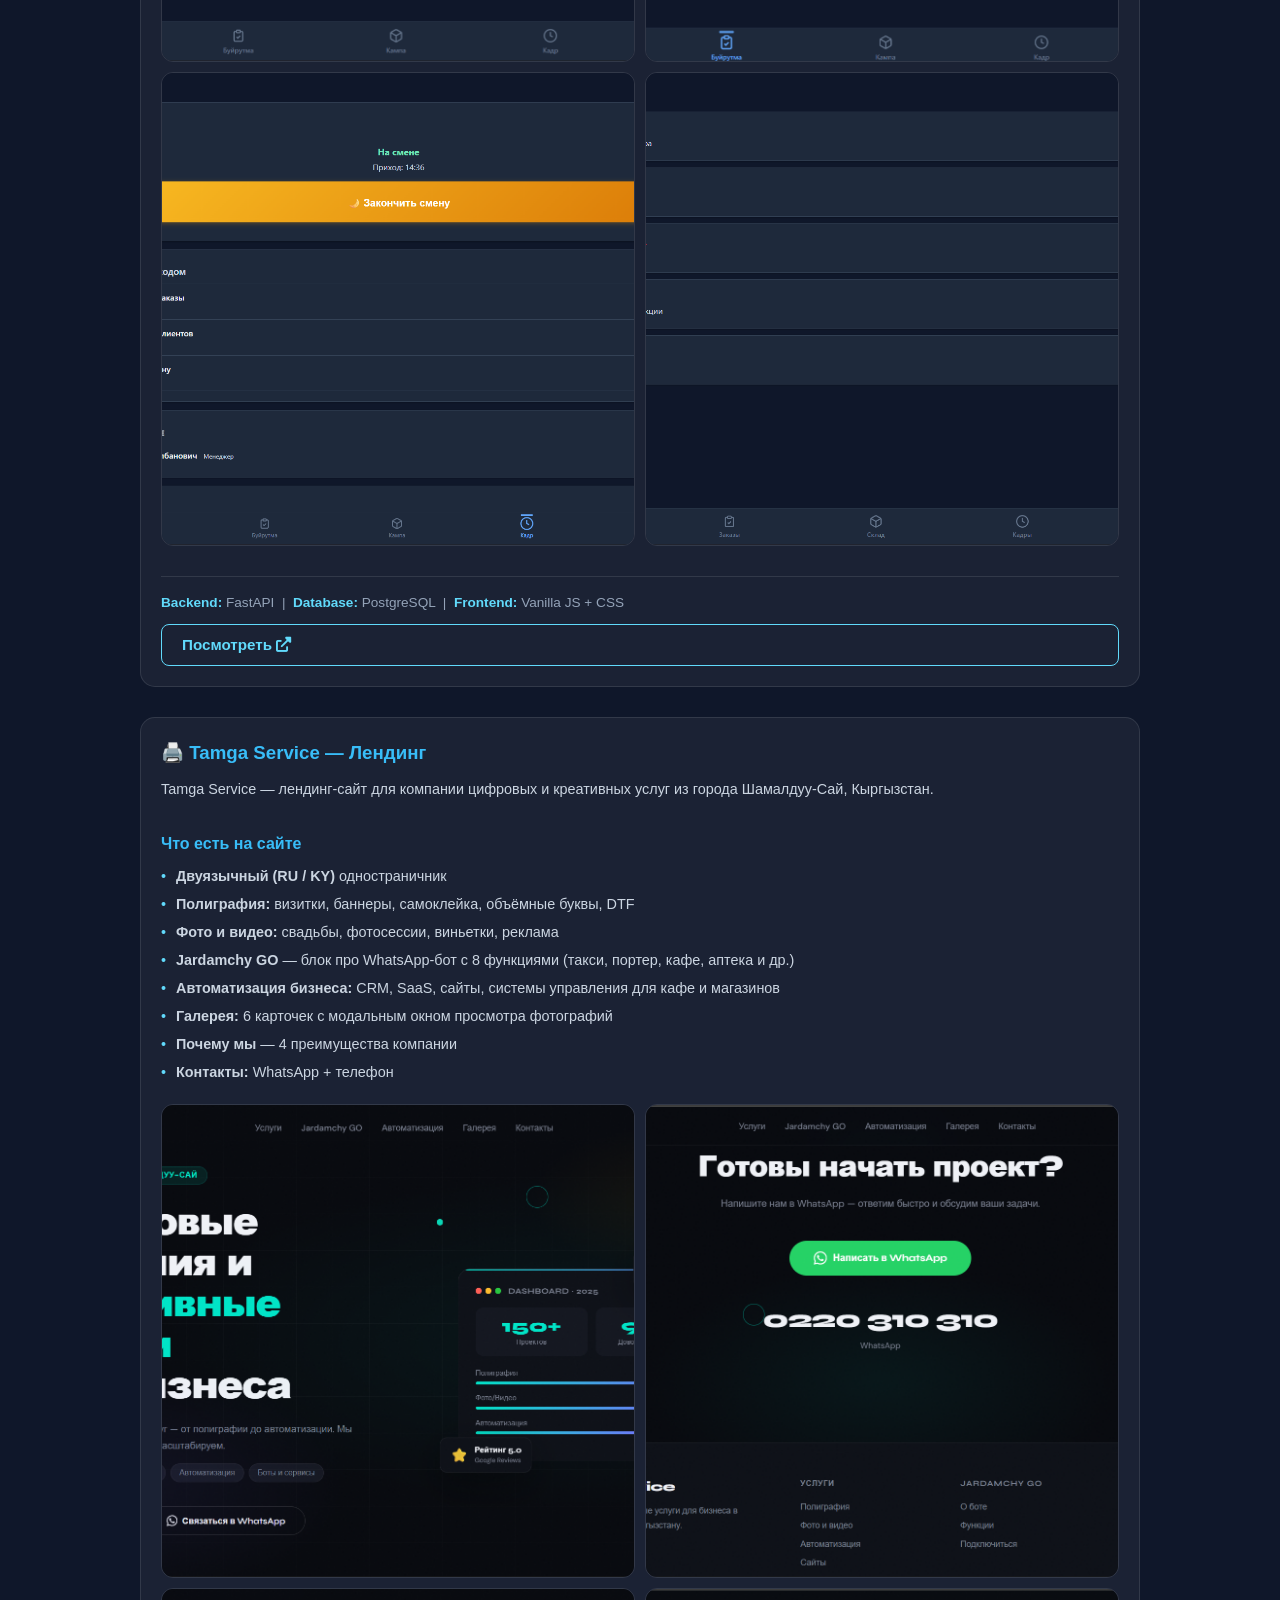
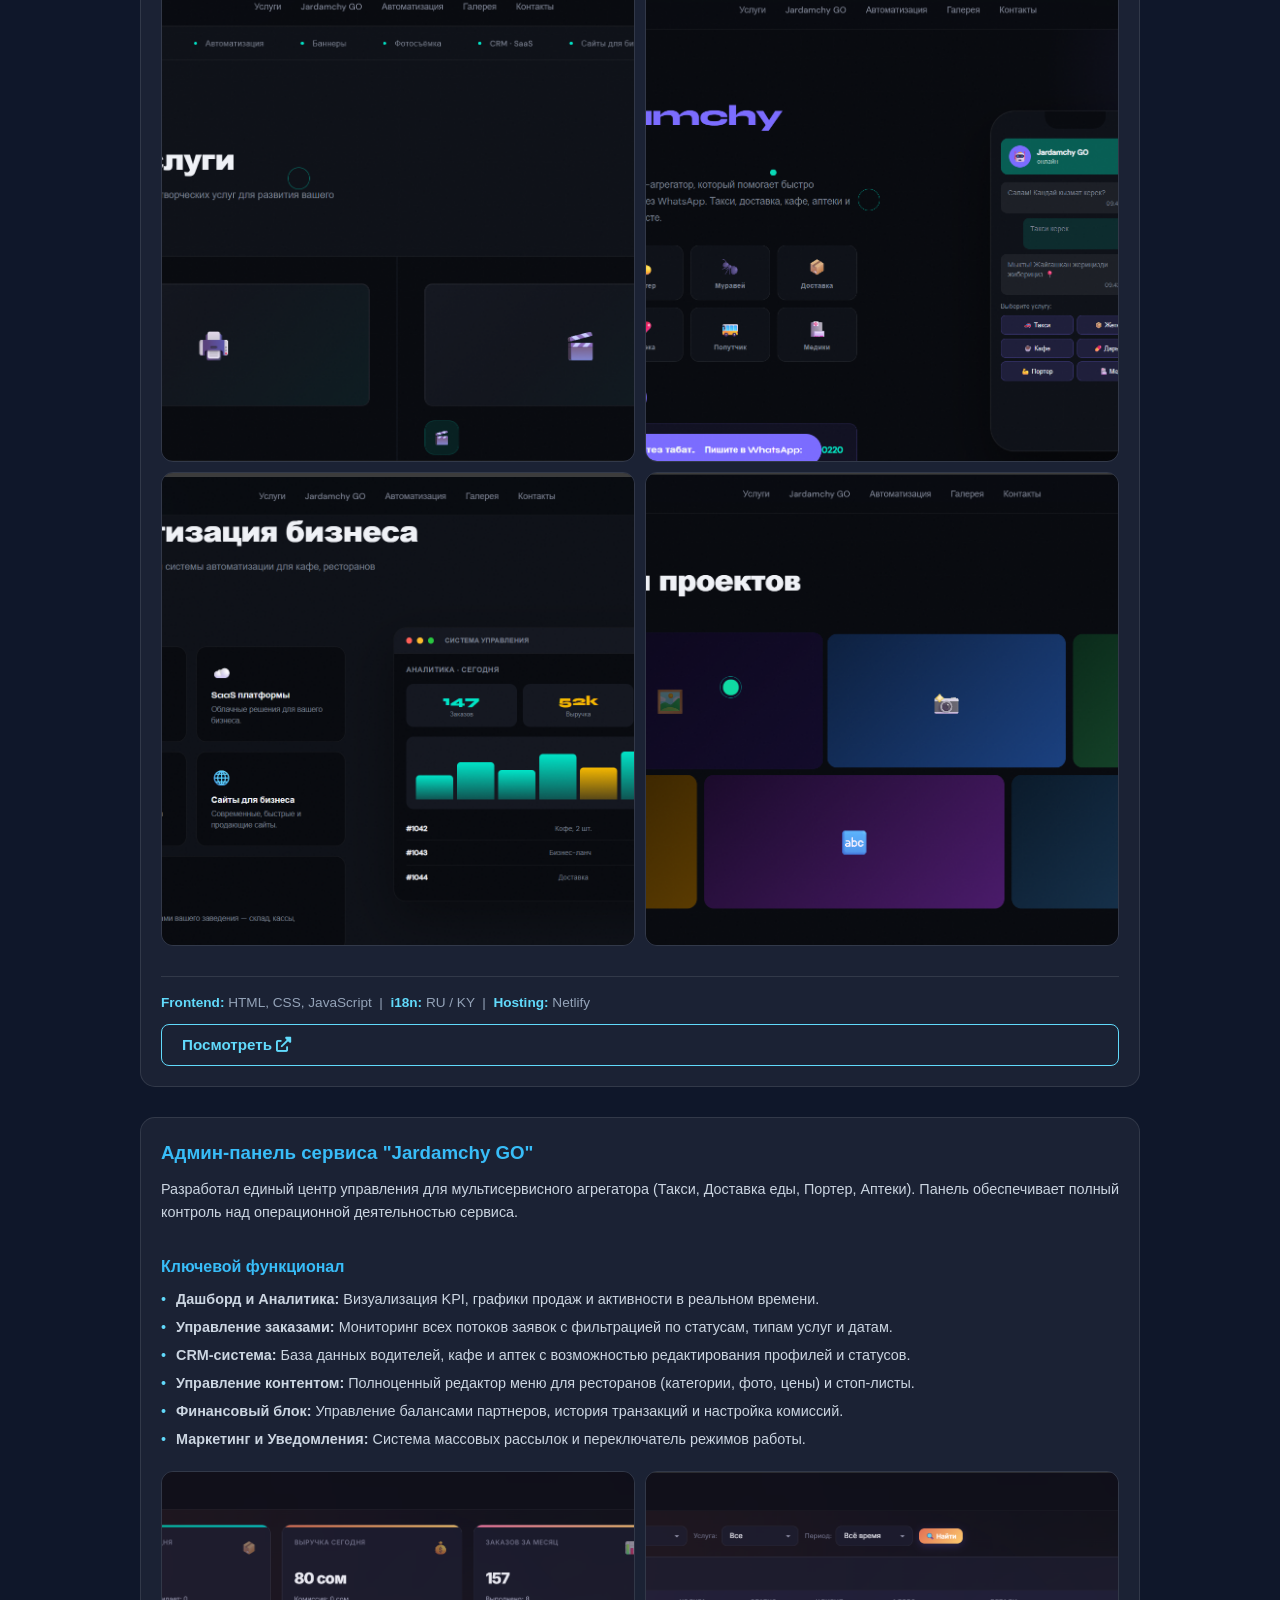
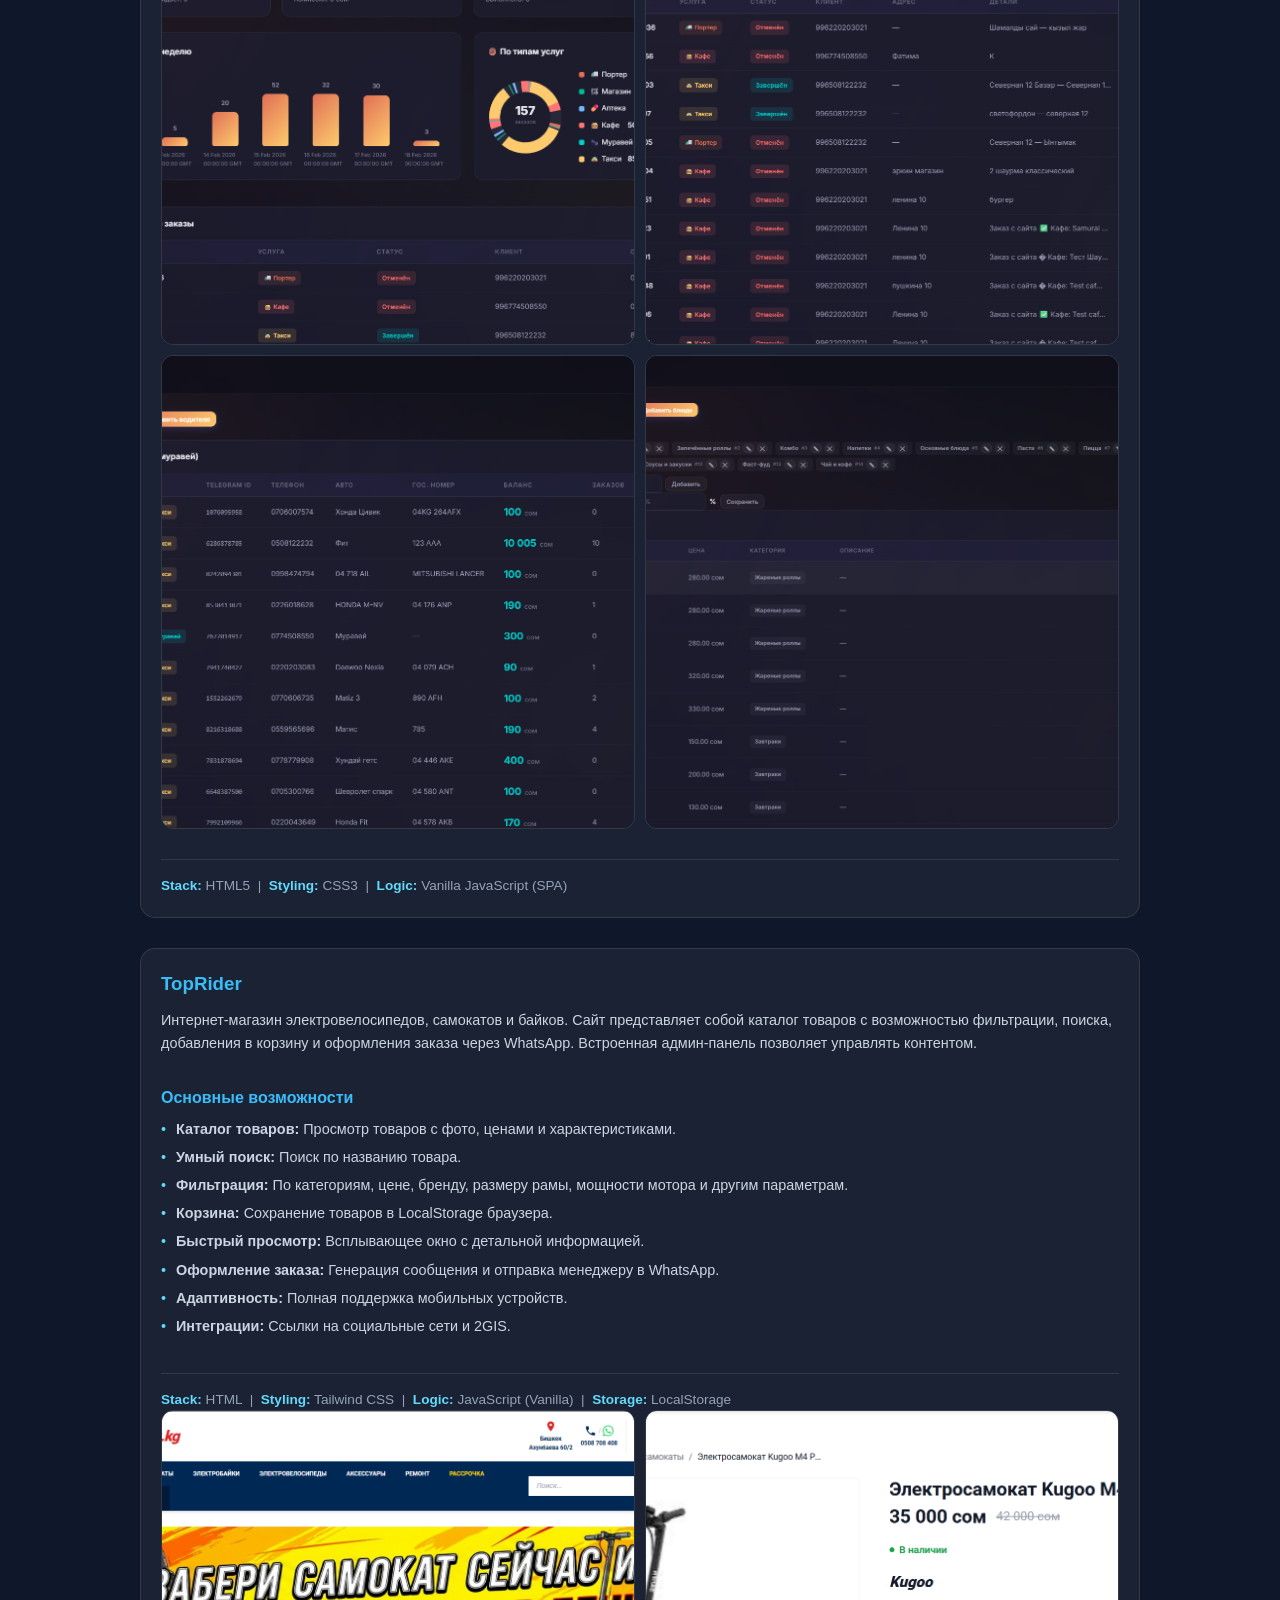
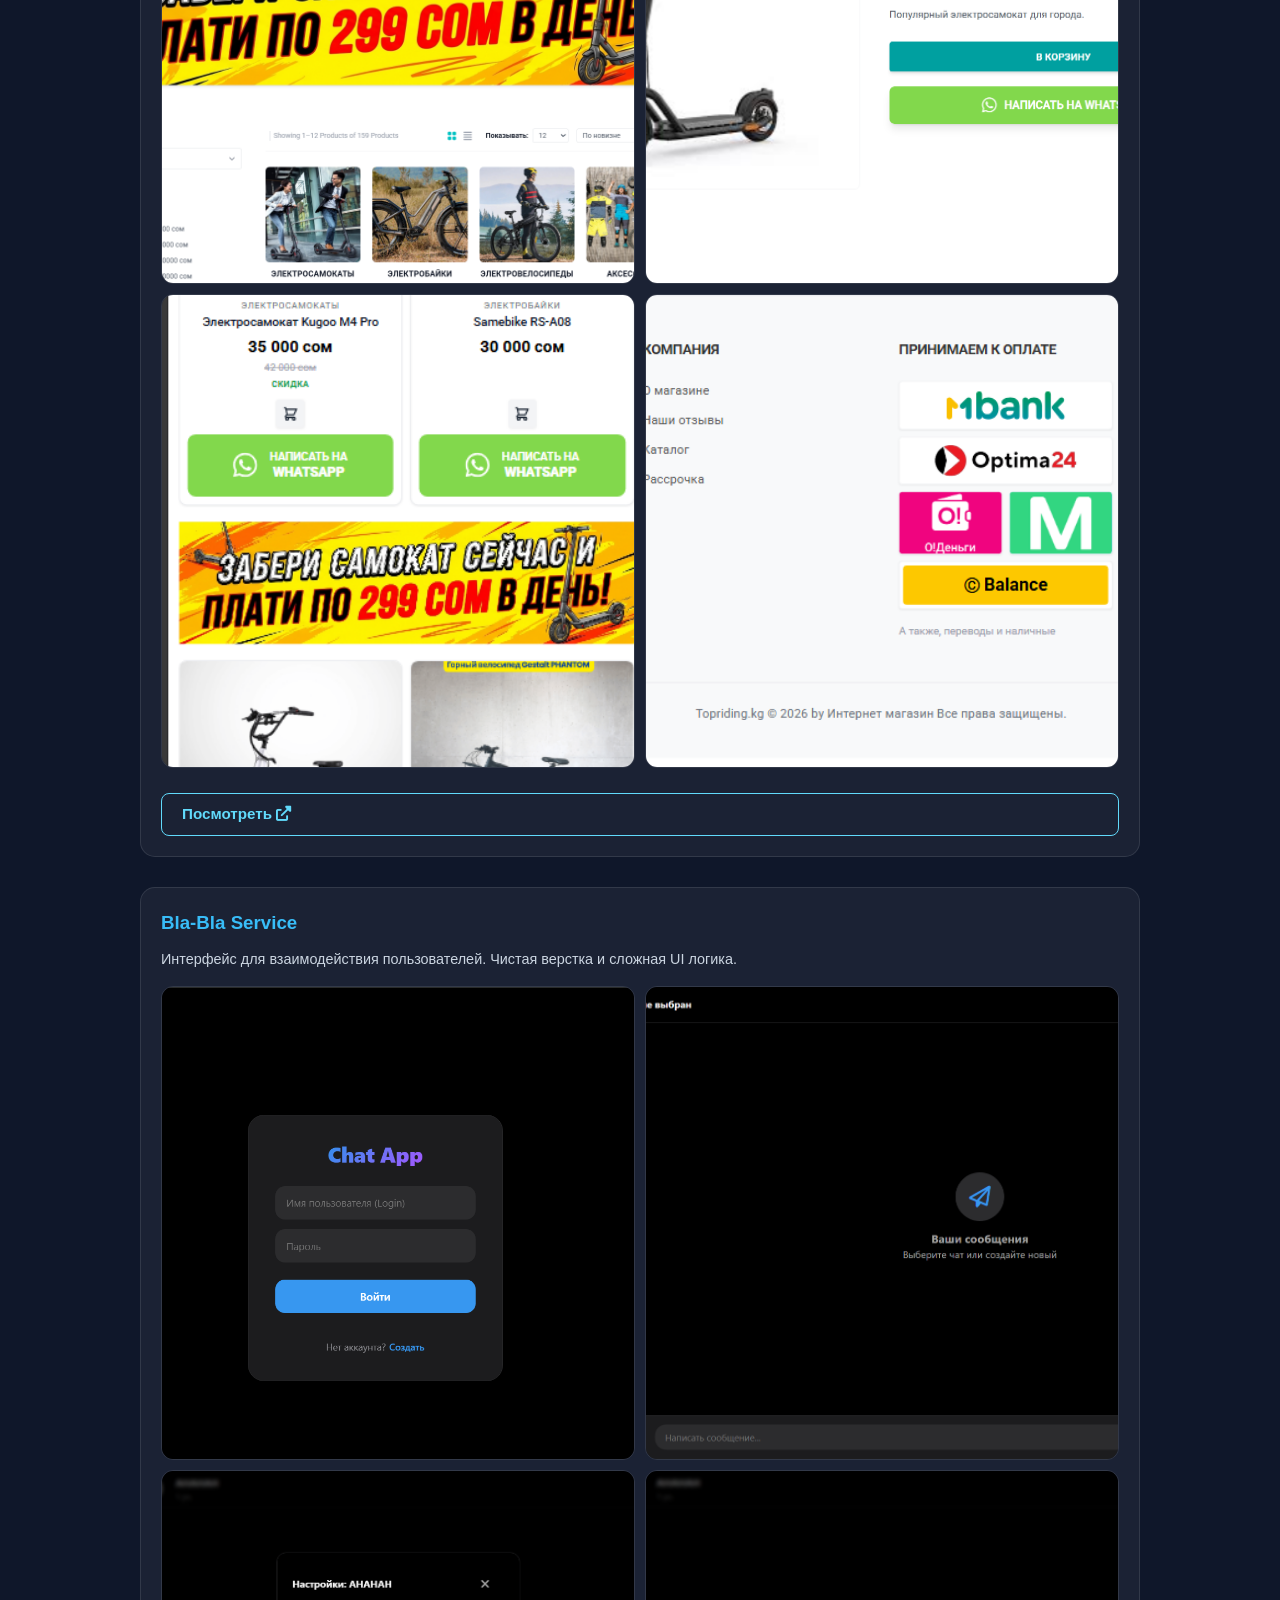
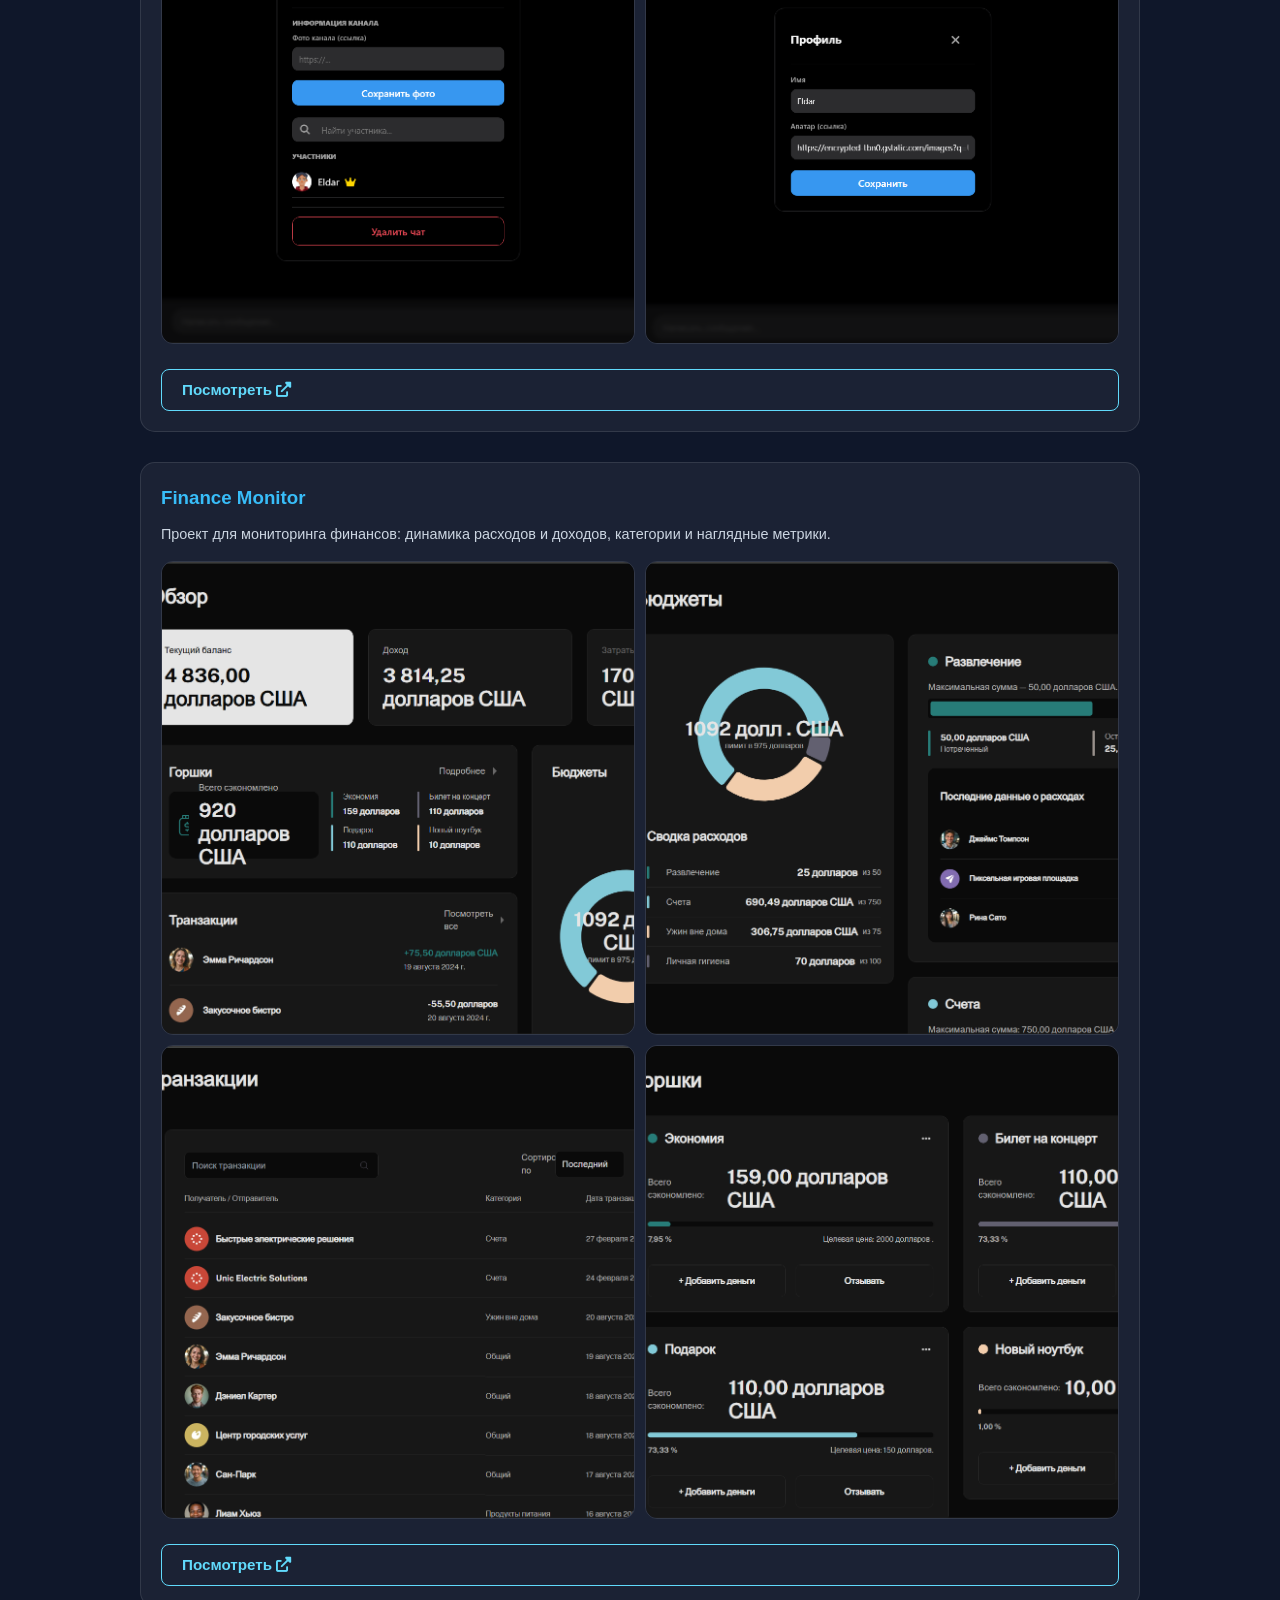
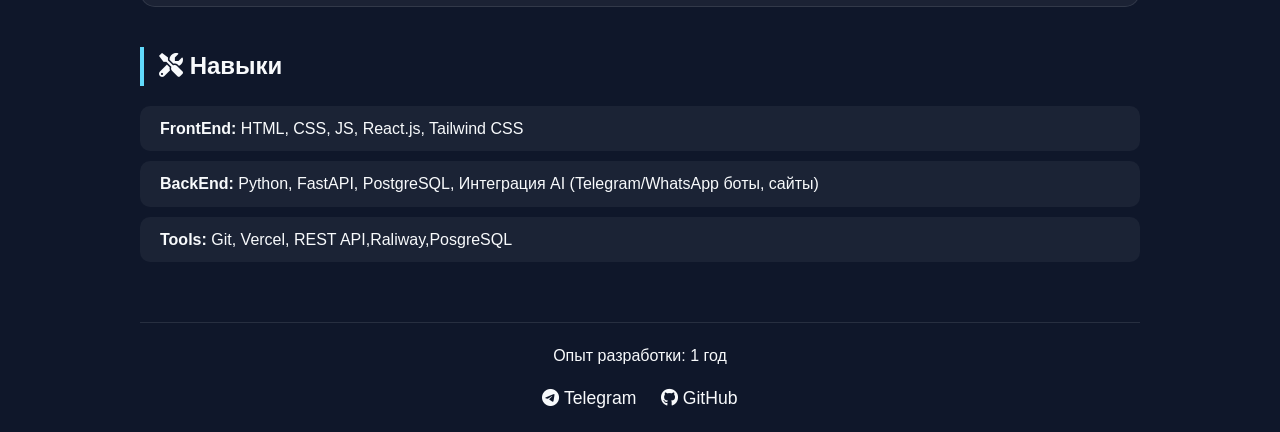
==== commit fcd020b1: "tamga land" ====
--- a/index.html
+++ b/index.html
@@ -136,6 +136,41 @@
                     </div>
                     <span class="link-label">Посмотреть <i class="fas fa-external-link-alt"></i></span>
                 </a>
+                <a href="https://tamga.netlify.app/" target="_blank" rel="noopener noreferrer" class="card">
+                    <h3>🖨️ Tamga Service — Лендинг</h3>
+                    <p>Tamga Service — лендинг-сайт для компании цифровых и креативных услуг из города Шамалдуу-Сай,
+                        Кыргызстан.</p>
+
+                    <h4>Что есть на сайте</h4>
+                    <ul>
+                        <li><strong>Двуязычный (RU / KY)</strong> одностраничник</li>
+                        <li><strong>Полиграфия:</strong> визитки, баннеры, самоклейка, объёмные буквы, DTF</li>
+                        <li><strong>Фото и видео:</strong> свадьбы, фотосессии, виньетки, реклама</li>
+                        <li><strong>Jardamchy GO</strong> — блок про WhatsApp-бот с 8 функциями (такси, портер, кафе,
+                            аптека и др.)</li>
+                        <li><strong>Автоматизация бизнеса:</strong> CRM, SaaS, сайты, системы управления для кафе и
+                            магазинов</li>
+                        <li><strong>Галерея:</strong> 6 карточек с модальным окном просмотра фотографий</li>
+                        <li><strong>Почему мы</strong> — 4 преимущества компании</li>
+                        <li><strong>Контакты:</strong> WhatsApp + телефон</li>
+                    </ul>
+
+                    <div class="card-gallery" aria-label="Скриншоты лендинга Tamga Service">
+                        <img src="img/image.png" alt="Tamga Service — экран 1" loading="lazy">
+                        <img src="img/image1.png" alt="Tamga Service — экран 2" loading="lazy">
+                        <img src="img/image2.png" alt="Tamga Service — экран 3" loading="lazy">
+                        <img src="img/image3.png" alt="Tamga Service — экран 4" loading="lazy">
+                        <img src="img/image4.png" alt="Tamga Service — экран 5" loading="lazy">
+                        <img src="img/image5.png" alt="Tamga Service — экран 6" loading="lazy">
+                    </div>
+
+                    <div class="tech-stack">
+                        <strong>Frontend:</strong> HTML, CSS, JavaScript &nbsp;|&nbsp;
+                        <strong>i18n:</strong> RU / KY &nbsp;|&nbsp;
+                        <strong>Hosting:</strong> Netlify
+                    </div>
+                    <span class="link-label">Посмотреть <i class="fas fa-external-link-alt"></i></span>
+                </a>
                 <div class="card">
                     <h3>Админ-панель сервиса "Jardamchy GO"</h3>
                     <p>Разработал единый центр управления для мультисервисного агрегатора (Такси, Доставка еды, Портер,
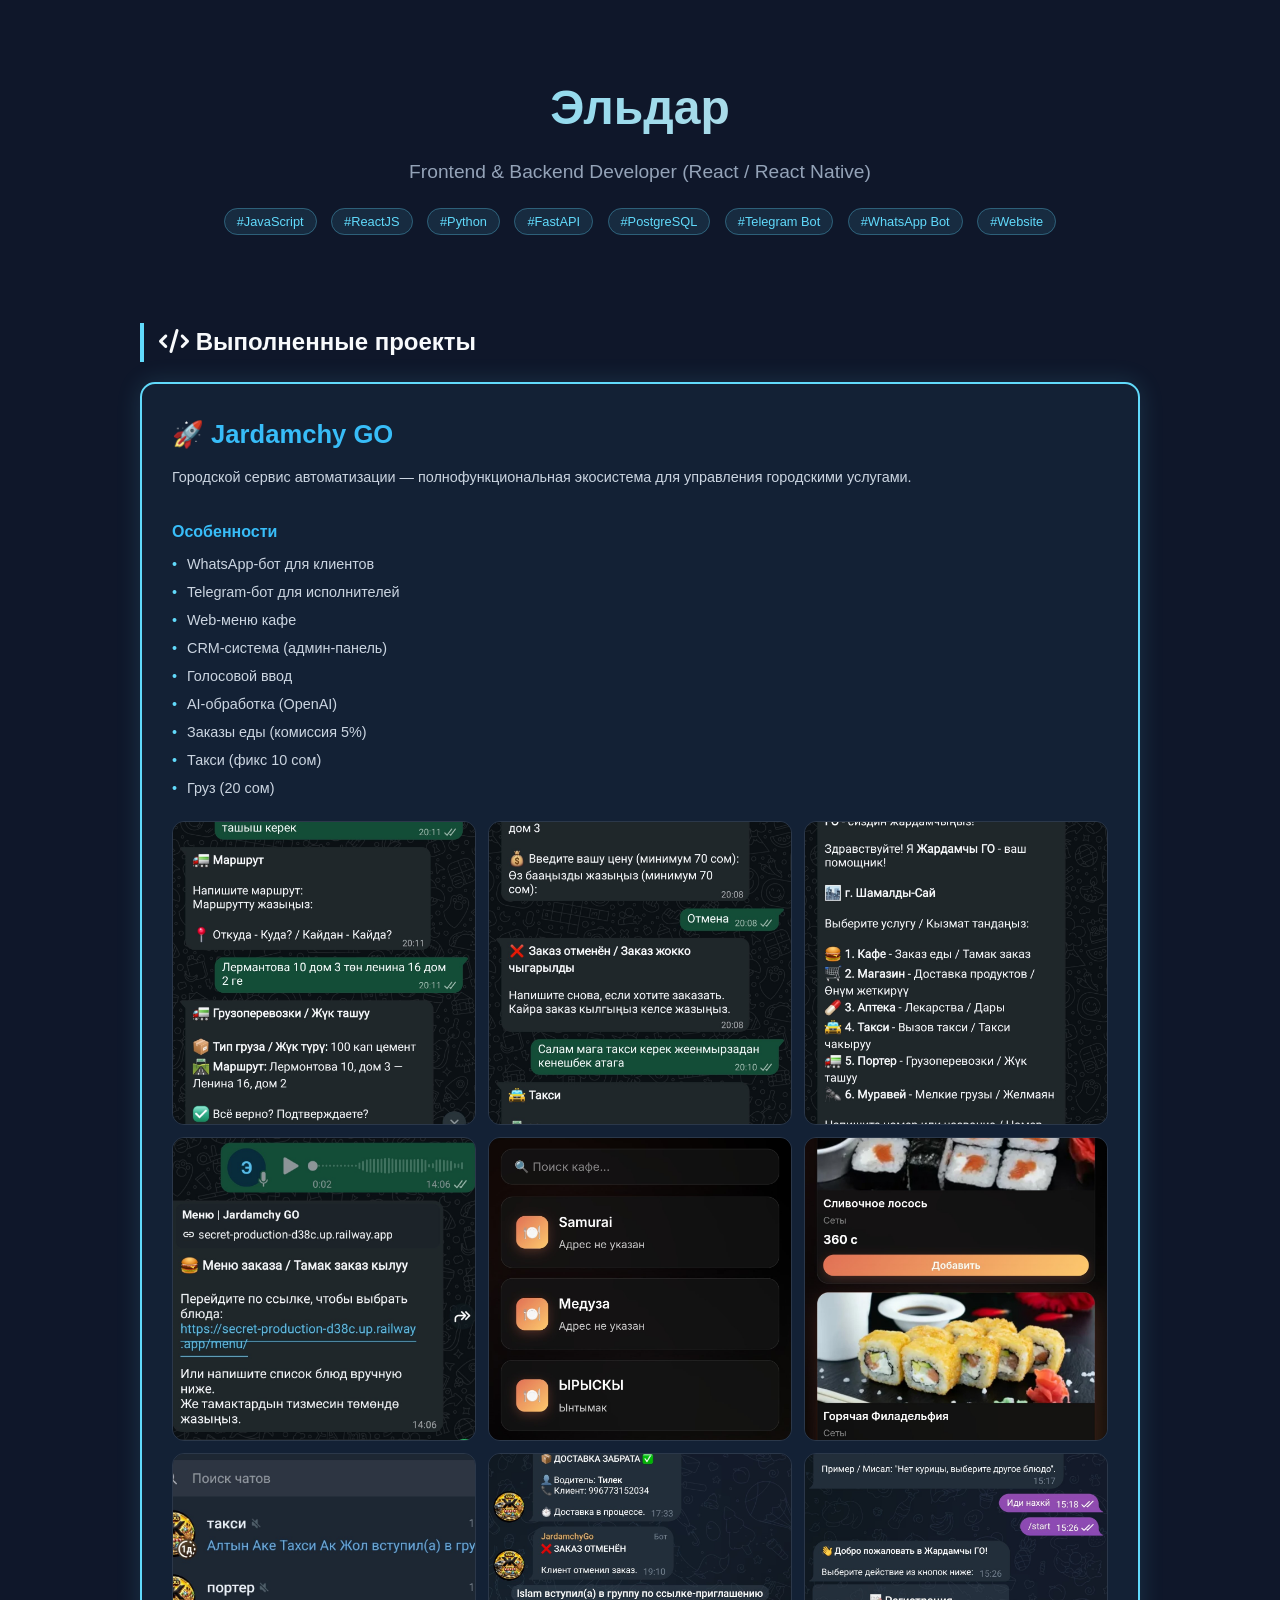
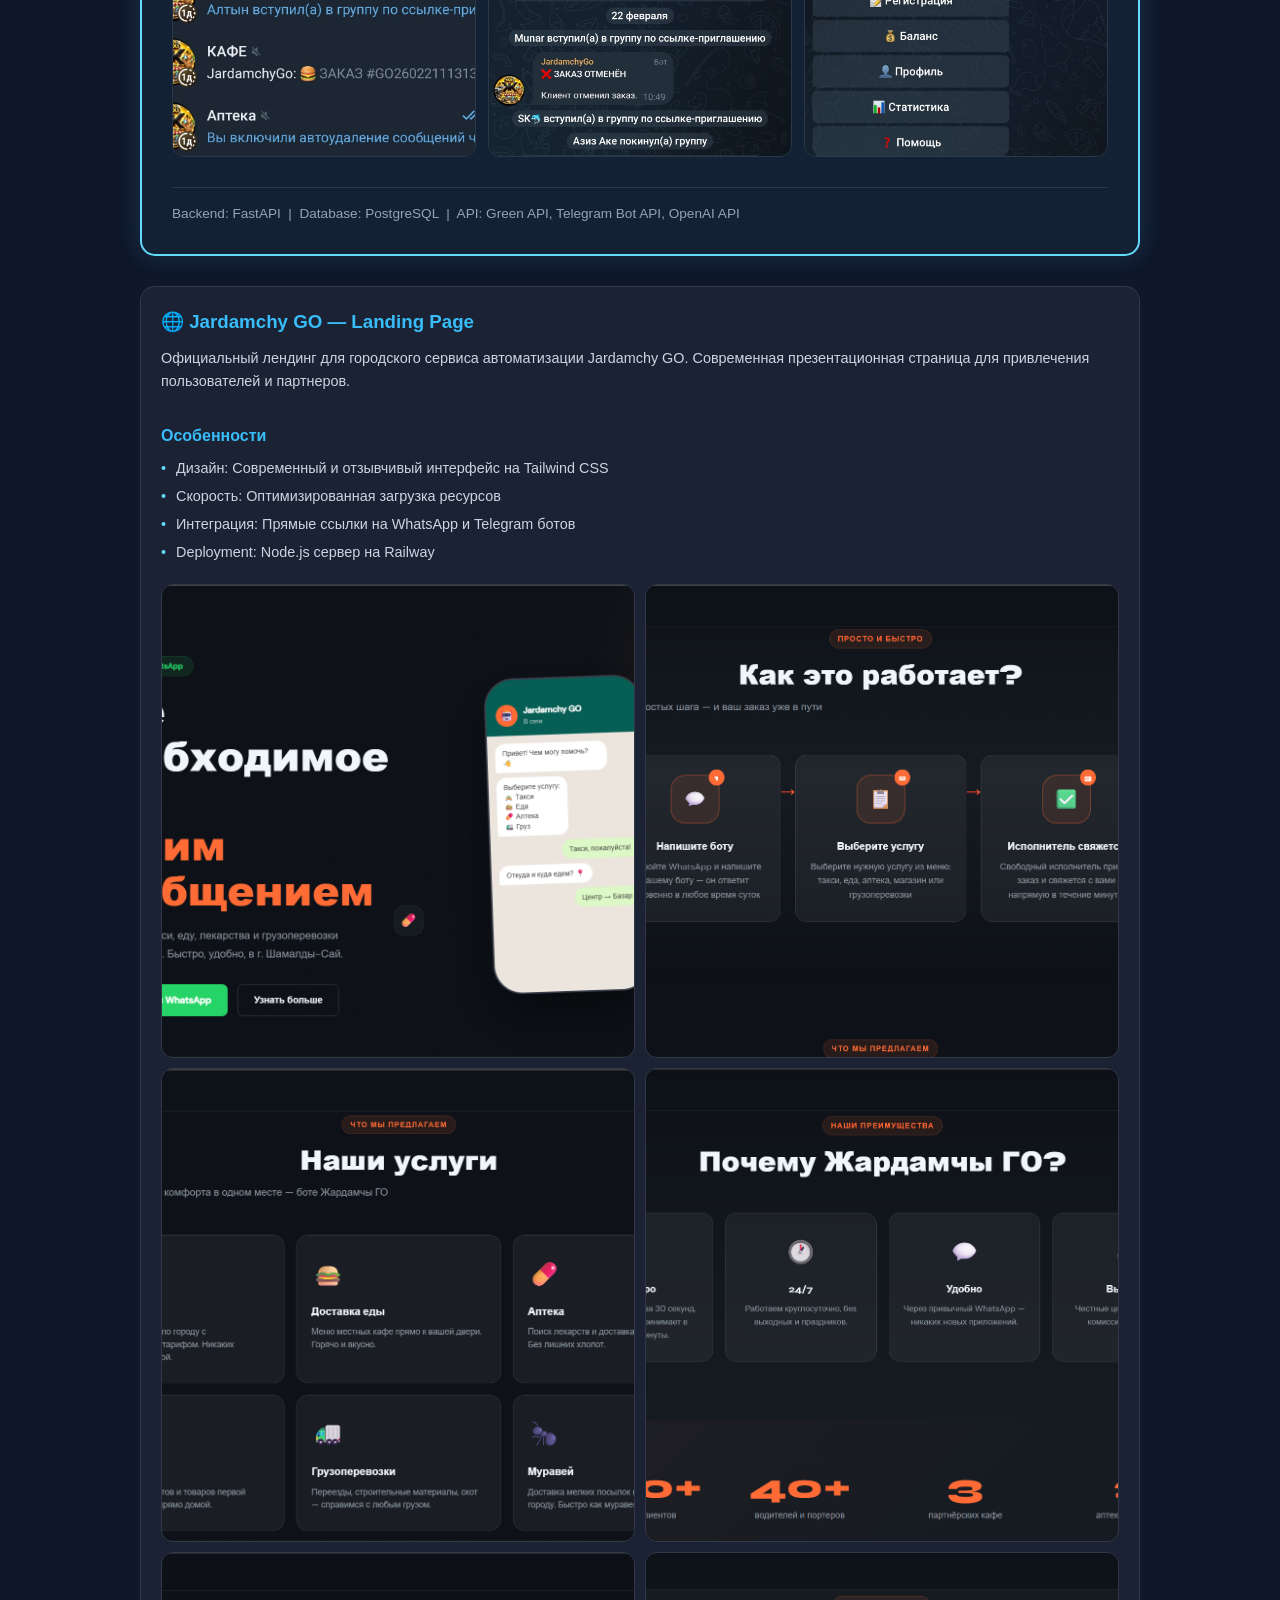
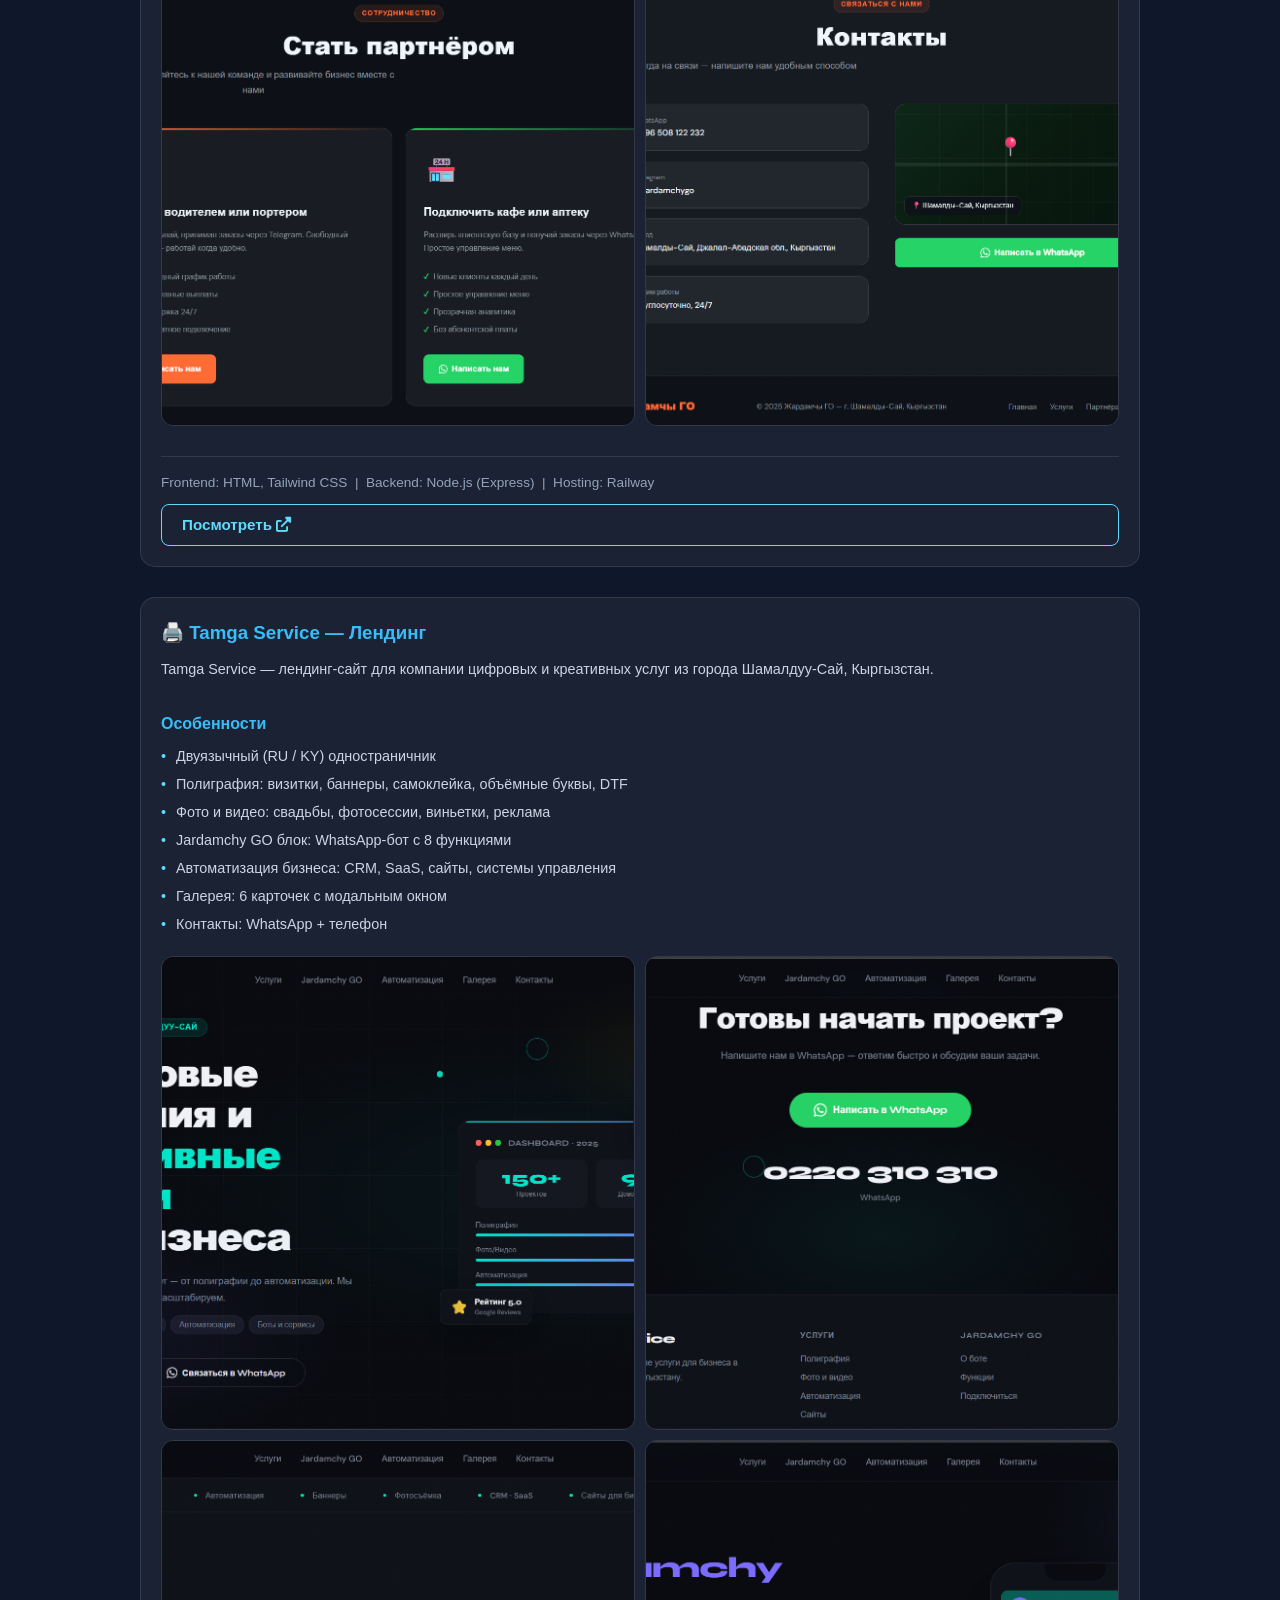
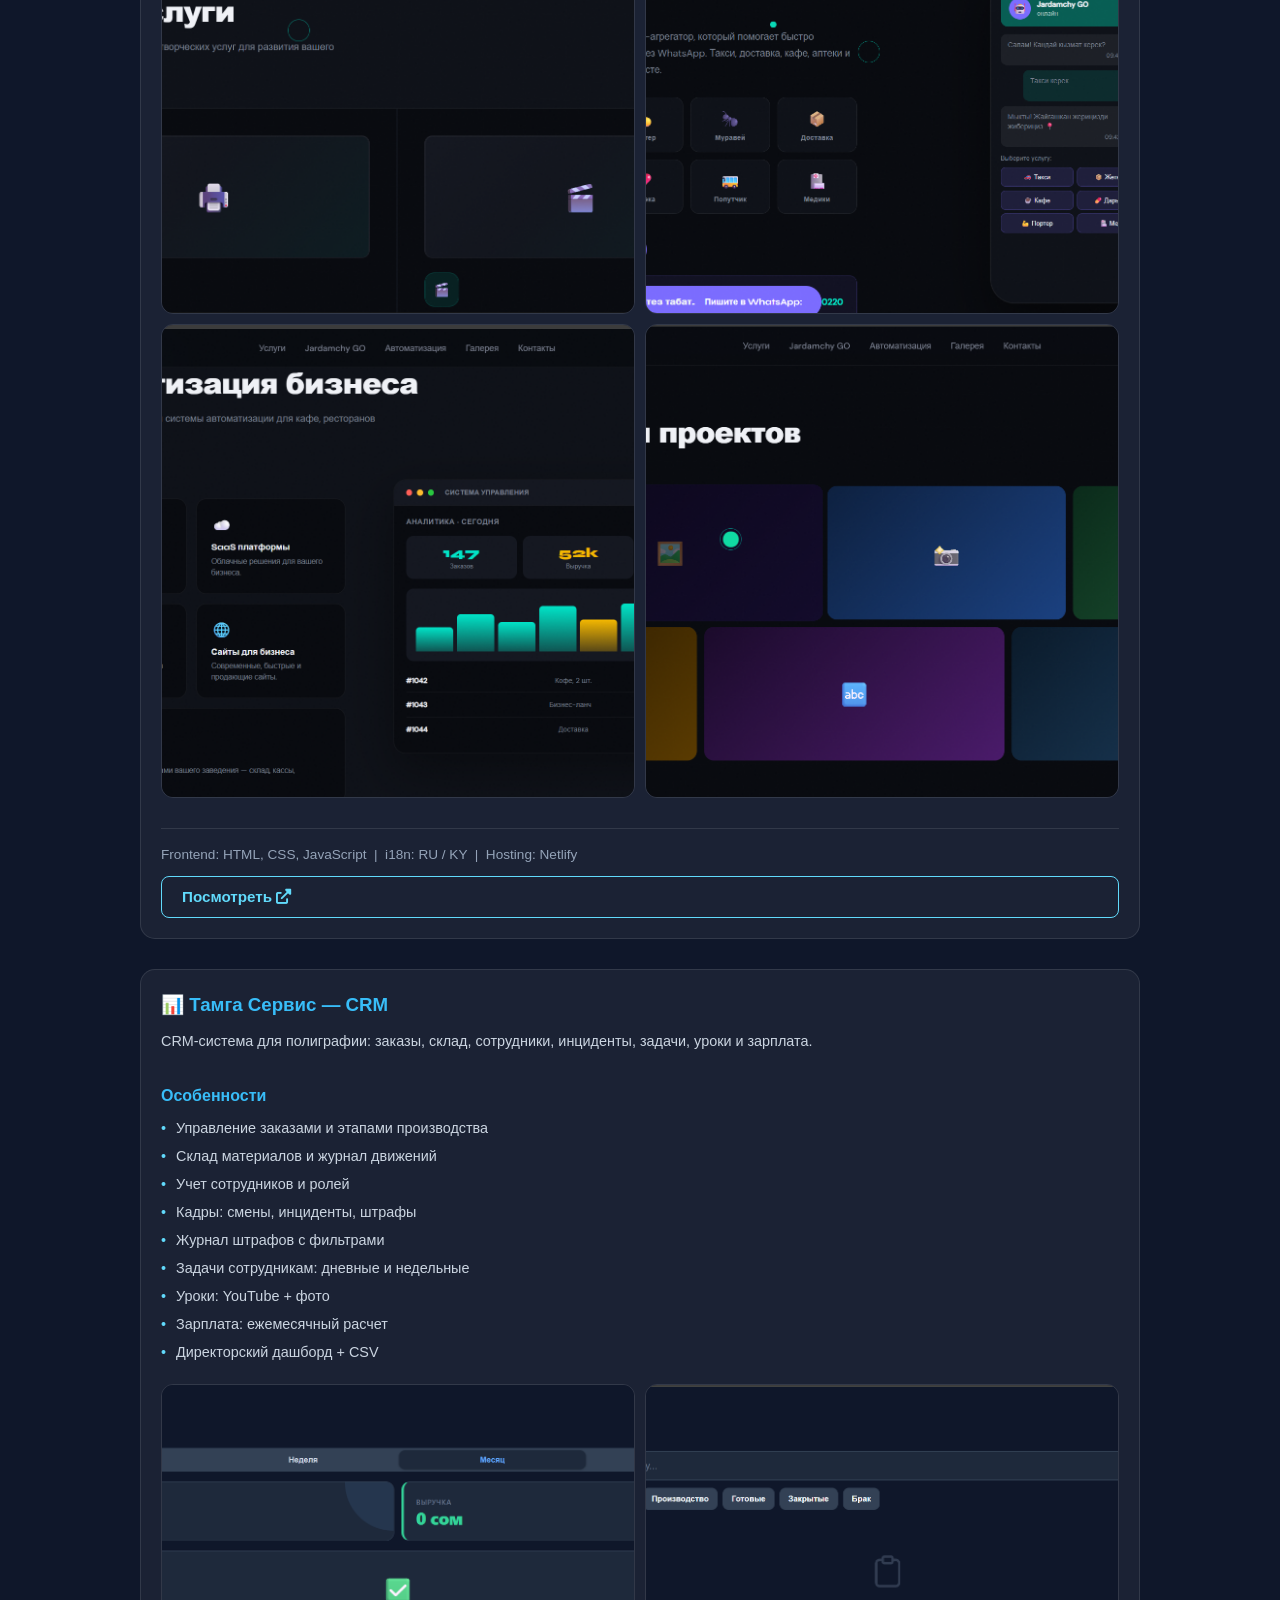
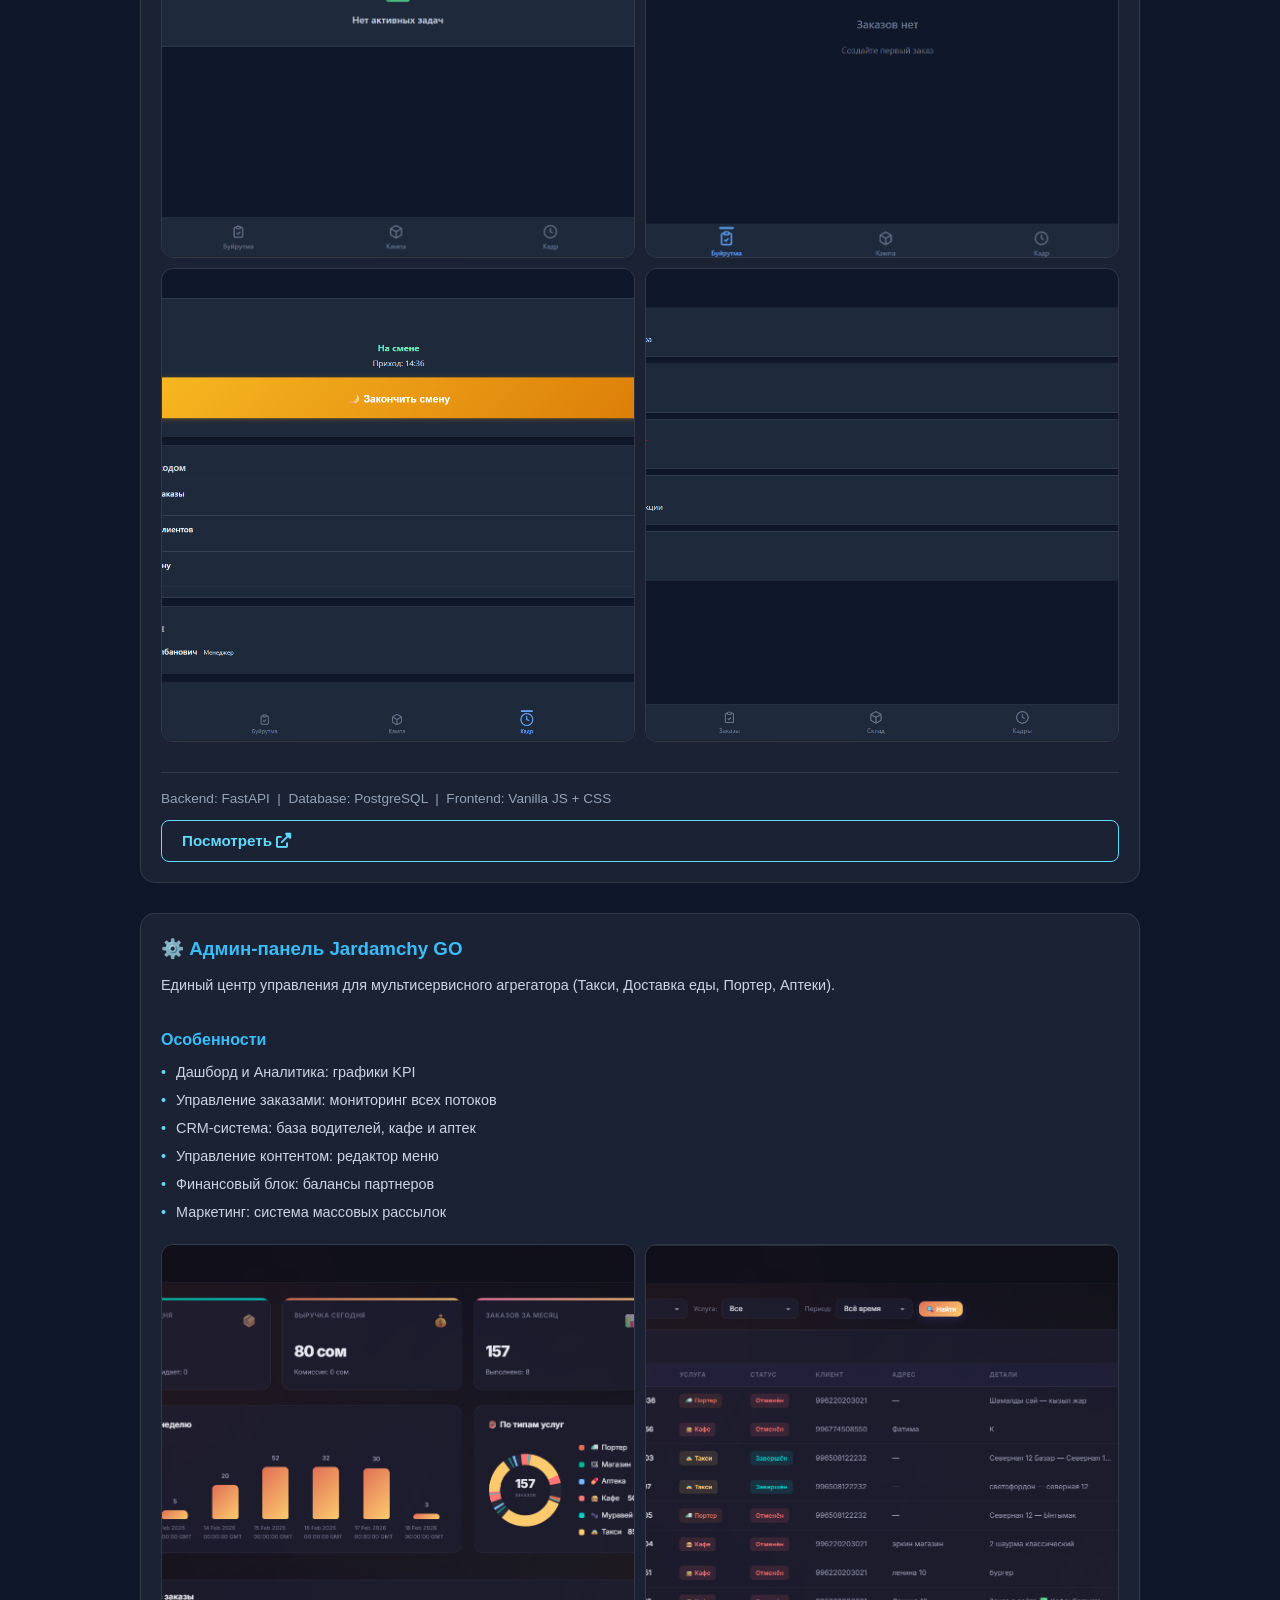
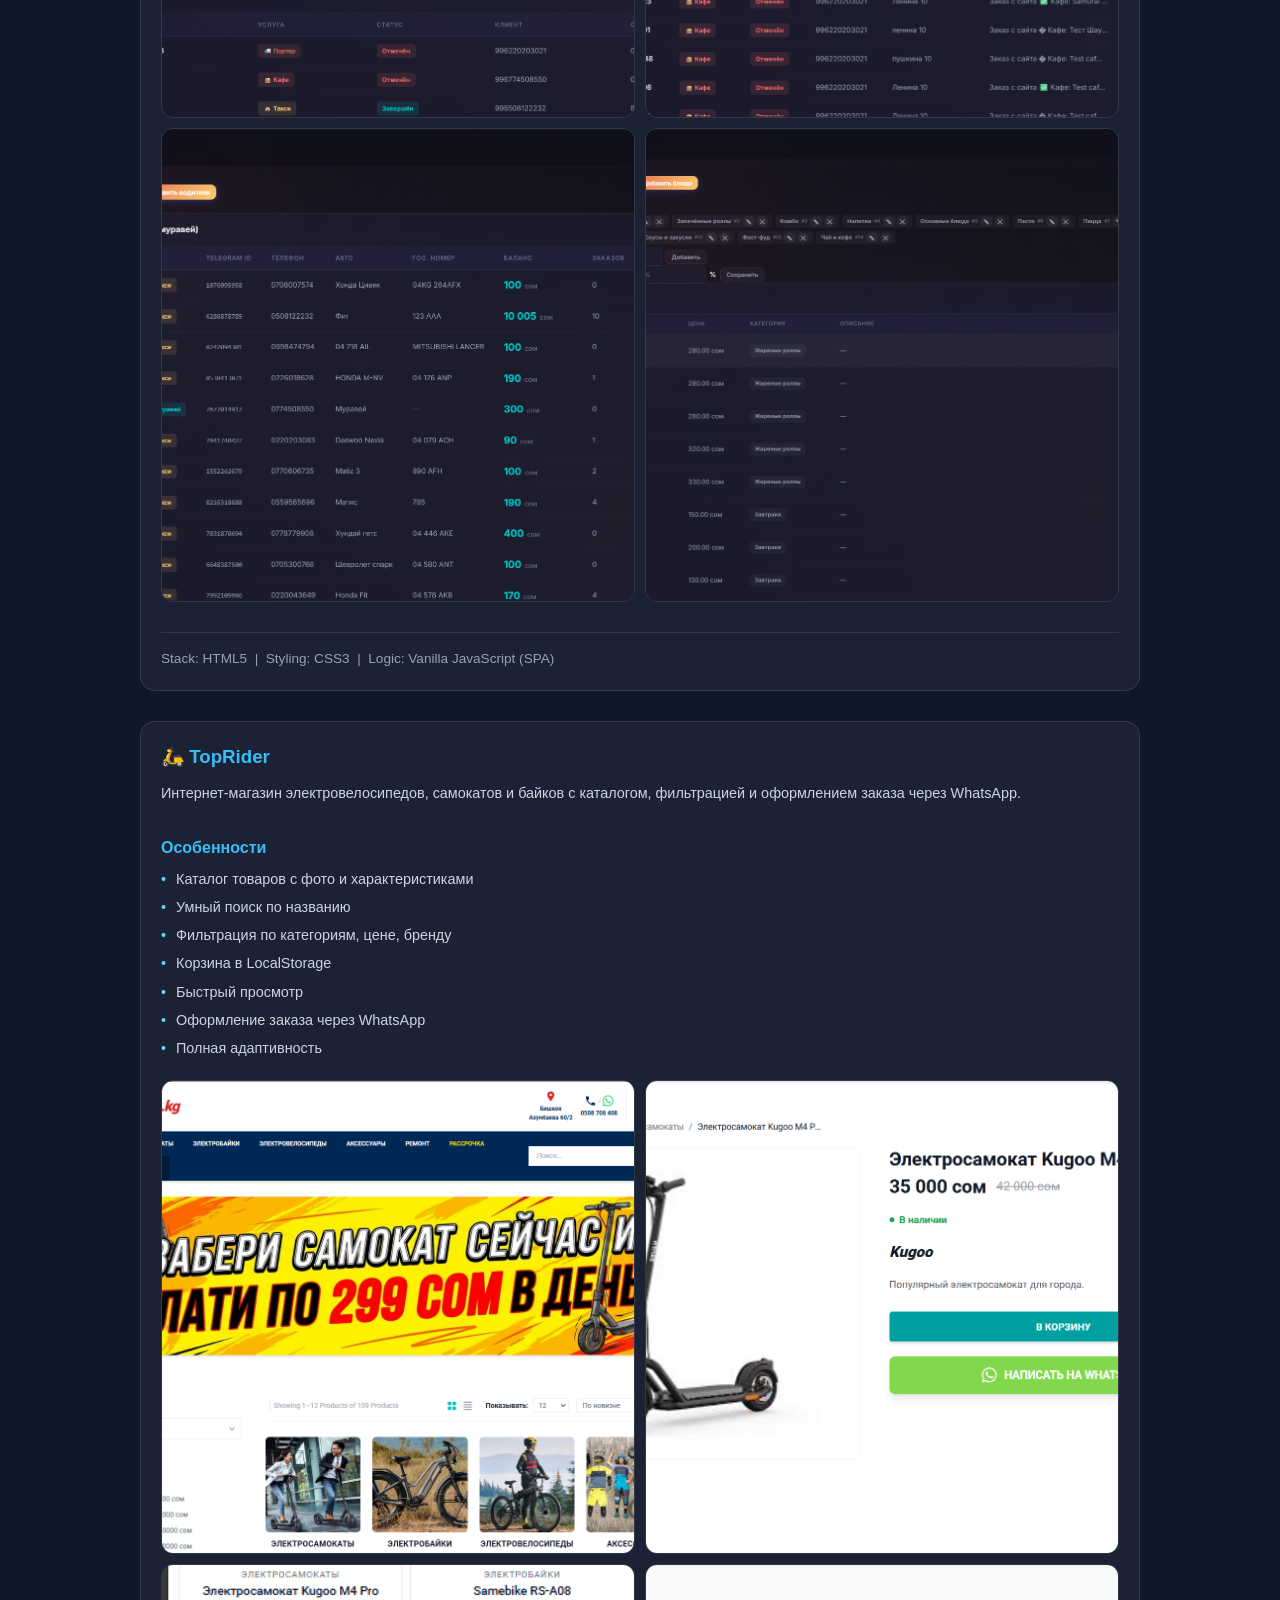
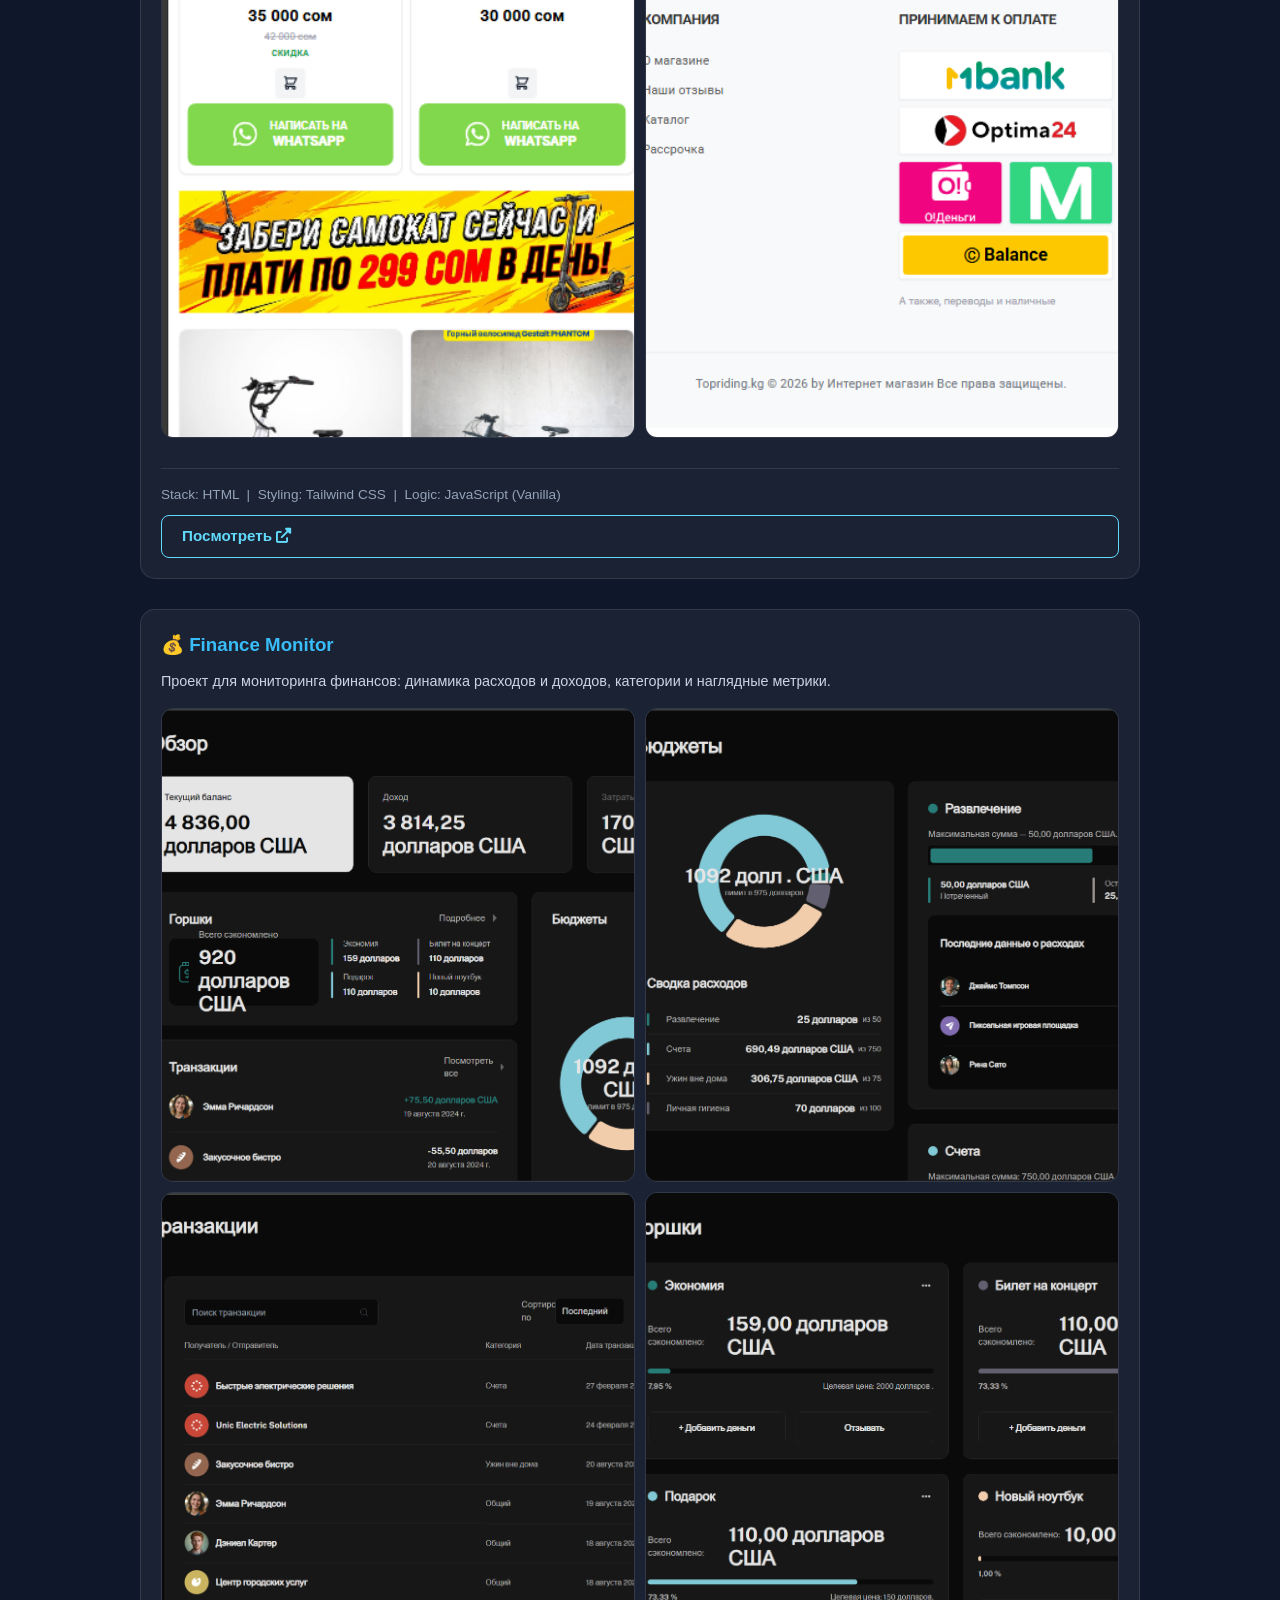
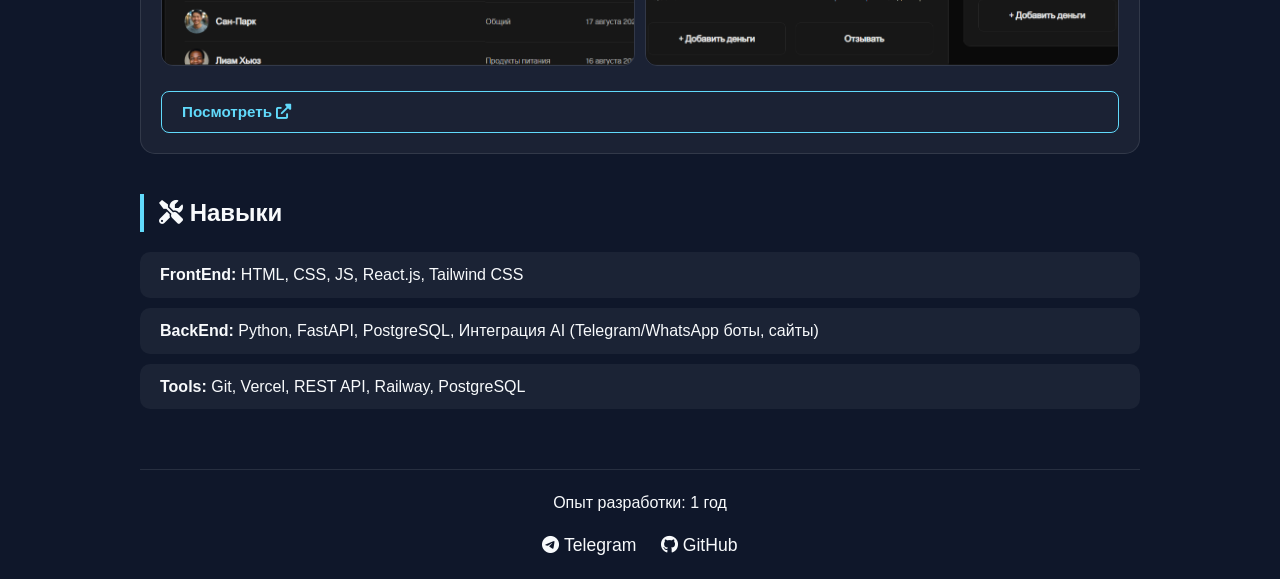
==== commit eeec84c9: "update projects" ====
--- a/index.html
+++ b/index.html
@@ -5,8 +5,12 @@
     <meta charset="UTF-8">
     <meta name="viewport" content="width=device-width, initial-scale=1.0">
     <title>Eldar | Frontend & Backend Developer</title>
+    <meta name="description"
+        content="Портфолио Эльдара — Frontend & Backend разработчик (React, FastAPI, PostgreSQL, Telegram/WhatsApp боты).">
     <link rel="stylesheet" href="style.css">
     <link rel="stylesheet" href="https://cdnjs.cloudflare.com/ajax/libs/font-awesome/6.0.0/css/all.min.css">
+    <!-- Данные проектов — редактируй через admin.html, затем пуш в Github -->
+    <script src="projects.js"></script>
 </head>
 
 <body>
@@ -28,242 +32,7 @@
 
         <section class="section">
             <h2><i class="fas fa-code"></i> Выполненные проекты</h2>
-            <div class="grid">
-                <div class="card card-featured">
-                    <h3>🚀 Jardamchy GO</h3>
-                    <p>Городской сервис автоматизации — полнофункциональная экосистема для управления городскими
-                        услугами.</p>
-
-                    <h4>Состав проекта</h4>
-                    <ul>
-                        <li><strong>WhatsApp-бот</strong> для клиентов</li>
-                        <li><strong>Telegram-бот</strong> для исполнителей</li>
-                        <li><strong>Web-меню</strong> кафе</li>
-                        <li><strong>CRM-система</strong> (админ-панель)</li>
-                        <li><strong>Голосовой ввод</strong></li>
-                        <li><strong>AI-обработка</strong> (OpenAI)</li>
-                    </ul>
-
-                    <h4>Возможности</h4>
-                    <ul>
-                        <li><strong>Заказы еды</strong> (комиссия 5%)</li>
-                        <li><strong>Такси</strong> (фикс 10 сом)</li>
-                        <li><strong>Груз</strong> (20 сом)</li>
-                        <li><strong>Муравей</strong></li>
-                        <li><strong>Попутчики</strong></li>
-                        <li><strong>Голосовой ввод</strong></li>
-                        <li><strong>Автоматическая маршрутизация</strong></li>
-                    </ul>
-
-                    <div class="card-gallery card-gallery-large" aria-label="Скриншоты Jardamchy GO">
-                        <img src="img/bot.jpg" alt="Jardamchy GO — экран 1" loading="lazy">
-                        <img src="img/bot1.jpg" alt="Jardamchy GO — экран 2" loading="lazy">
-                        <img src="img/bot2.jpg" alt="Jardamchy GO — экран 3" loading="lazy">
-                        <img src="img/bot3.jpg" alt="Jardamchy GO — экран 4" loading="lazy">
-                        <img src="img/bot4.jpg" alt="Jardamchy GO — экран 5" loading="lazy">
-                        <img src="img/bot5.jpg" alt="Jardamchy GO — экран 6" loading="lazy">
-                        <img src="img/bot6.jpg" alt="Jardamchy GO — экран 7" loading="lazy">
-                        <img src="img/bot7.jpg" alt="Jardamchy GO — экран 8" loading="lazy">
-                        <img src="img/bot8.jpg" alt="Jardamchy GO — экран 9" loading="lazy">
-                    </div>
-
-                    <div class="tech-stack">
-                        <strong>Backend:</strong> FastAPI &nbsp;|&nbsp;
-                        <strong>Database:</strong> PostgreSQL &nbsp;|&nbsp;
-                        <strong>API:</strong> Green API, Telegram Bot API, OpenAI API
-                    </div>
-                </div>
-                <a href="https://jardamchy-production.up.railway.app/" target="_blank" rel="noopener noreferrer"
-                    class="card">
-                    <h3>Jardamchy GO — Landing Page</h3>
-                    <p>Официальный лендинг для городского сервиса автоматизации Jardamchy GO. Сайт представляет собой
-                        современную презентационную страницу для привлечения пользователей и партнеров.</p>
-
-                    <h4>Особенности</h4>
-                    <ul>
-                        <li><strong>Дизайн:</strong> Современный и отзывчивый интерфейс на Tailwind CSS.</li>
-                        <li><strong>Скорость:</strong> Оптимизированная загрузка изображений и ресурсов.</li>
-                        <li><strong>Интеграция:</strong> Прямые ссылки на WhatsApp и Telegram ботов сервиса.</li>
-                        <li><strong>Deployment:</strong> Настроенный Node.js сервер для стабильной работы на Railway.
-                        </li>
-                    </ul>
-
-                    <div class="card-gallery" aria-label="Скриншоты лендинга Jardamchy GO">
-                        <img src="img/landing.png" alt="Jardamchy GO Landing — 1" loading="lazy">
-                        <img src="img/landing1.png" alt="Jardamchy GO Landing — 2" loading="lazy">
-                        <img src="img/landing2.png" alt="Jardamchy GO Landing — 3" loading="lazy">
-                        <img src="img/landing3.png" alt="Jardamchy GO Landing — 4" loading="lazy">
-                        <img src="img/landing4.png" alt="Jardamchy GO Landing — 5" loading="lazy">
-                        <img src="img/landing5.png" alt="Jardamchy GO Landing — 6" loading="lazy">
-                    </div>
-
-                    <div class="tech-stack">
-                        <strong>Frontend:</strong> HTML, Tailwind CSS &nbsp;|&nbsp;
-                        <strong>Backend:</strong> Node.js (Express) &nbsp;|&nbsp;
-                        <strong>Hosting:</strong> Railway
-                    </div>
-                    <span class="link-label">Посмотреть <i class="fas fa-external-link-alt"></i></span>
-                </a>
-                <a href="https://tamga-production.up.railway.app/#/login" target="_blank" rel="noopener noreferrer"
-                    class="card">
-                    <h3>Тамга Сервис</h3>
-                    <p>CRM-система для полиграфии: заказы, склад, сотрудники, инциденты, задачи, уроки и зарплата.</p>
-
-                    <h4>Возможности</h4>
-                    <ul>
-                        <li>Управление заказами и этапами производства</li>
-                        <li>Склад материалов и журнал движений</li>
-                        <li>Учет сотрудников и ролей (director, manager, designer, master, assistant)</li>
-                        <li>Кадры: смены, инциденты, штрафы</li>
-                        <li>Журнал штрафов (фильтры по датам/сотруднику, сумма удержаний)</li>
-                        <li>Задачи сотрудникам: дневные и недельные</li>
-                        <li>Уроки: YouTube + фото (ссылкой или загрузкой)</li>
-                        <li>Зарплата: ежемесячный расчет</li>
-                        <li>Директорский финансовый дашборд + экспорт CSV</li>
-                    </ul>
-
-                    <div class="card-gallery" aria-label="Скриншоты проекта Тамга Сервис">
-                        <img src="img/crm.png" alt="Тамга Сервис — CRM, экран 1" loading="lazy">
-                        <img src="img/crm1.png" alt="Тамга Сервис — CRM, экран 2" loading="lazy">
-                        <img src="img/crm2.png" alt="Тамга Сервис — CRM, экран 3" loading="lazy">
-                        <img src="img/crm3.png" alt="Тамга Сервис — CRM, экран 4" loading="lazy">
-                    </div>
-
-                    <div class="tech-stack">
-                        <strong>Backend:</strong> FastAPI &nbsp;|&nbsp;
-                        <strong>Database:</strong> PostgreSQL &nbsp;|&nbsp;
-                        <strong>Frontend:</strong> Vanilla JS + CSS
-                    </div>
-                    <span class="link-label">Посмотреть <i class="fas fa-external-link-alt"></i></span>
-                </a>
-                <a href="https://tamga.netlify.app/" target="_blank" rel="noopener noreferrer" class="card">
-                    <h3>🖨️ Tamga Service — Лендинг</h3>
-                    <p>Tamga Service — лендинг-сайт для компании цифровых и креативных услуг из города Шамалдуу-Сай,
-                        Кыргызстан.</p>
-
-                    <h4>Что есть на сайте</h4>
-                    <ul>
-                        <li><strong>Двуязычный (RU / KY)</strong> одностраничник</li>
-                        <li><strong>Полиграфия:</strong> визитки, баннеры, самоклейка, объёмные буквы, DTF</li>
-                        <li><strong>Фото и видео:</strong> свадьбы, фотосессии, виньетки, реклама</li>
-                        <li><strong>Jardamchy GO</strong> — блок про WhatsApp-бот с 8 функциями (такси, портер, кафе,
-                            аптека и др.)</li>
-                        <li><strong>Автоматизация бизнеса:</strong> CRM, SaaS, сайты, системы управления для кафе и
-                            магазинов</li>
-                        <li><strong>Галерея:</strong> 6 карточек с модальным окном просмотра фотографий</li>
-                        <li><strong>Почему мы</strong> — 4 преимущества компании</li>
-                        <li><strong>Контакты:</strong> WhatsApp + телефон</li>
-                    </ul>
-
-                    <div class="card-gallery" aria-label="Скриншоты лендинга Tamga Service">
-                        <img src="img/image.png" alt="Tamga Service — экран 1" loading="lazy">
-                        <img src="img/image1.png" alt="Tamga Service — экран 2" loading="lazy">
-                        <img src="img/image2.png" alt="Tamga Service — экран 3" loading="lazy">
-                        <img src="img/image3.png" alt="Tamga Service — экран 4" loading="lazy">
-                        <img src="img/image4.png" alt="Tamga Service — экран 5" loading="lazy">
-                        <img src="img/image5.png" alt="Tamga Service — экран 6" loading="lazy">
-                    </div>
-
-                    <div class="tech-stack">
-                        <strong>Frontend:</strong> HTML, CSS, JavaScript &nbsp;|&nbsp;
-                        <strong>i18n:</strong> RU / KY &nbsp;|&nbsp;
-                        <strong>Hosting:</strong> Netlify
-                    </div>
-                    <span class="link-label">Посмотреть <i class="fas fa-external-link-alt"></i></span>
-                </a>
-                <div class="card">
-                    <h3>Админ-панель сервиса "Jardamchy GO"</h3>
-                    <p>Разработал единый центр управления для мультисервисного агрегатора (Такси, Доставка еды, Портер,
-                        Аптеки). Панель обеспечивает полный контроль над операционной деятельностью сервиса.</p>
-
-                    <h4>Ключевой функционал</h4>
-                    <ul>
-                        <li><strong>Дашборд и Аналитика:</strong> Визуализация KPI, графики продаж и активности в
-                            реальном времени.</li>
-                        <li><strong>Управление заказами:</strong> Мониторинг всех потоков заявок с фильтрацией по
-                            статусам, типам услуг и датам.</li>
-                        <li><strong>CRM-система:</strong> База данных водителей, кафе и аптек с возможностью
-                            редактирования профилей и статусов.</li>
-                        <li><strong>Управление контентом:</strong> Полноценный редактор меню для ресторанов (категории,
-                            фото, цены) и стоп-листы.</li>
-                        <li><strong>Финансовый блок:</strong> Управление балансами партнеров, история транзакций и
-                            настройка комиссий.</li>
-                        <li><strong>Маркетинг и Уведомления:</strong> Система массовых рассылок и переключатель режимов
-                            работы.</li>
-                    </ul>
-
-                    <div class="card-gallery" aria-label="Скриншоты админ-панели Jardamchy GO">
-                        <img src="img/admin.png" alt="Admin Panel - Screen 1" loading="lazy">
-                        <img src="img/admin1.png" alt="Admin Panel - Screen 2" loading="lazy">
-                        <img src="img/admin2.png" alt="Admin Panel - Screen 3" loading="lazy">
-                        <img src="img/admin3.png" alt="Admin Panel - Screen 4" loading="lazy">
-                    </div>
-
-                    <div class="tech-stack">
-                        <strong>Stack:</strong> HTML5 &nbsp;|&nbsp;
-                        <strong>Styling:</strong> CSS3 &nbsp;|&nbsp;
-                        <strong>Logic:</strong> Vanilla JavaScript (SPA)
-                    </div>
-                </div>
-                <a href="https://6967b977c452530d1521669f--gilded-piroshki-c34b67.netlify.app/" target="_blank"
-                    rel="noopener noreferrer" class="card">
-                    <h3>TopRider</h3>
-                    <p>Интернет-магазин электровелосипедов, самокатов и байков. Сайт представляет собой каталог товаров
-                        с возможностью фильтрации, поиска, добавления в корзину и оформления заказа через WhatsApp.
-                        Встроенная админ-панель позволяет управлять контентом.</p>
-
-                    <h4>Основные возможности</h4>
-                    <ul>
-                        <li><strong>Каталог товаров:</strong> Просмотр товаров с фото, ценами и характеристиками.</li>
-                        <li><strong>Умный поиск:</strong> Поиск по названию товара.</li>
-                        <li><strong>Фильтрация:</strong> По категориям, цене, бренду, размеру рамы, мощности мотора и
-                            другим параметрам.</li>
-                        <li><strong>Корзина:</strong> Сохранение товаров в LocalStorage браузера.</li>
-                        <li><strong>Быстрый просмотр:</strong> Всплывающее окно с детальной информацией.</li>
-                        <li><strong>Оформление заказа:</strong> Генерация сообщения и отправка менеджеру в WhatsApp.
-                        </li>
-                        <li><strong>Адаптивность:</strong> Полная поддержка мобильных устройств.</li>
-                        <li><strong>Интеграции:</strong> Ссылки на социальные сети и 2GIS.</li>
-                    </ul>
-
-                    <div class="tech-stack">
-                        <strong>Stack:</strong> HTML &nbsp;|&nbsp;
-                        <strong>Styling:</strong> Tailwind CSS &nbsp;|&nbsp;
-                        <strong>Logic:</strong> JavaScript (Vanilla) &nbsp;|&nbsp;
-                        <strong>Storage:</strong> LocalStorage
-                    </div>
-                    <div class="card-gallery" aria-label="Скриншоты проекта TopRider">
-                        <img src="img/topriding.png" alt="TopRider — экран 1" loading="lazy">
-                        <img src="img/topriding1.png" alt="TopRider — экран 2" loading="lazy">
-                        <img src="img/topriding2.png" alt="TopRider — экран 3" loading="lazy">
-                        <img src="img/topriding3.png" alt="TopRider — экран 4" loading="lazy">
-                    </div>
-                    <span class="link-label">Посмотреть <i class="fas fa-external-link-alt"></i></span>
-                </a>
-                <a href="https://blablas.netlify.app/" target="_blank" rel="noopener noreferrer" class="card">
-                    <h3>Bla-Bla Service</h3>
-                    <p>Интерфейс для взаимодействия пользователей. Чистая верстка и сложная UI логика.</p>
-                    <div class="card-gallery" aria-label="Скриншоты проекта Bla-Bla Service">
-                        <img src="img/blabla.png" alt="Bla-Bla Service — экран 1" loading="lazy">
-                        <img src="img/blabla1.png" alt="Bla-Bla Service — экран 2" loading="lazy">
-                        <img src="img/blabla2.png" alt="Bla-Bla Service — экран 3" loading="lazy">
-                        <img src="img/blabla3.png" alt="Bla-Bla Service — экран 4" loading="lazy">
-                    </div>
-                    <span class="link-label">Посмотреть <i class="fas fa-external-link-alt"></i></span>
-                </a>
-                <a href="https://finance-three-blush.vercel.app/" target="_blank" rel="noopener noreferrer"
-                    class="card">
-                    <h3>Finance Monitor</h3>
-                    <p>Проект для мониторинга финансов: динамика расходов и доходов, категории и наглядные метрики.</p>
-                    <div class="card-gallery" aria-label="Скриншоты проекта Finance Monitor">
-                        <img src="img/finance.png" alt="Finance Monitor — экран 1" loading="lazy">
-                        <img src="img/finance1.png" alt="Finance Monitor — экран 2" loading="lazy">
-                        <img src="img/finance2.png" alt="Finance Monitor — экран 3" loading="lazy">
-                        <img src="img/finance3.png" alt="Finance Monitor — экран 4" loading="lazy">
-                    </div>
-                    <span class="link-label">Посмотреть <i class="fas fa-external-link-alt"></i></span>
-                </a>
-            </div>
+            <div class="grid" id="projects-grid"></div>
         </section>
 
         <section class="section">
@@ -272,7 +41,7 @@
                 <div class="skill-item"><strong>FrontEnd:</strong> HTML, CSS, JS, React.js, Tailwind CSS</div>
                 <div class="skill-item"><strong>BackEnd:</strong> Python, FastAPI, PostgreSQL, Интеграция AI
                     (Telegram/WhatsApp боты, сайты)</div>
-                <div class="skill-item"><strong>Tools:</strong> Git, Vercel, REST API,Raliway,PosgreSQL</div>
+                <div class="skill-item"><strong>Tools:</strong> Git, Vercel, REST API, Railway, PostgreSQL</div>
             </div>
         </section>
 
@@ -284,48 +53,77 @@
             </div>
         </footer>
     </div>
+
     <div id="lightbox">
         <span class="lightbox-close">&times;</span>
         <img id="lightbox-img" src="" alt="Enlarged Image">
     </div>
 
     <script>
-        document.addEventListener('DOMContentLoaded', () => {
+        function renderProjects() {
+            // Читаем из projects.js (window.PORTFOLIO_PROJECTS)
+            const projects = window.PORTFOLIO_PROJECTS || [];
+            const grid = document.getElementById('projects-grid');
+
+            if (!projects.length) {
+                grid.innerHTML = '<p style="color:#94a3b8;text-align:center;padding:40px 0">Проекты не найдены.</p>';
+                return;
+            }
+
+            grid.innerHTML = projects.map(p => {
+                const cardClass = `card${p.featured ? ' card-featured' : ''}`;
+                const galleryClass = `card-gallery${p.featured && p.images && p.images.length > 4 ? ' card-gallery-large' : ''}`;
+
+                const featuresHtml = p.features && p.features.length
+                    ? `<h4>Особенности</h4><ul>${p.features.map(f => `<li>${f}</li>`).join('')}</ul>`
+                    : '';
+
+                const galleryHtml = p.images && p.images.length
+                    ? `<div class="${galleryClass}" aria-label="Скриншоты ${p.title}">
+                         ${p.images.map((src, i) => `<img src="${src}" alt="${p.title} — экран ${i + 1}" loading="lazy">`).join('')}
+                       </div>`
+                    : '';
+
+                const techHtml = p.tech ? `<div class="tech-stack">${p.tech}</div>` : '';
+                const linkHtml = p.url ? `<span class="link-label">Посмотреть <i class="fas fa-external-link-alt"></i></span>` : '';
+
+                const inner = `
+                    <h3>${p.emoji || ''} ${p.title}</h3>
+                    <p>${p.description}</p>
+                    ${featuresHtml}
+                    ${galleryHtml}
+                    ${techHtml}
+                    ${linkHtml}`;
+
+                return p.url
+                    ? `<a href="${p.url}" target="_blank" rel="noopener noreferrer" class="${cardClass}">${inner}</a>`
+                    : `<div class="${cardClass}">${inner}</div>`;
+            }).join('');
+
+            initLightbox();
+        }
+
+        function initLightbox() {
             const lightbox = document.getElementById('lightbox');
             const lightboxImg = document.getElementById('lightbox-img');
-            const closeBtn = document.querySelector('.lightbox-close');
-            const galleryImages = document.querySelectorAll('.card-gallery img');
 
-            galleryImages.forEach(img => {
-                img.addEventListener('click', (e) => {
-                    e.preventDefault(); // Stop link navigation
-                    e.stopPropagation(); // Stop bubbling to parent anchor
+            document.querySelectorAll('.card-gallery img').forEach(img => {
+                img.addEventListener('click', e => {
+                    e.preventDefault();
+                    e.stopPropagation();
                     lightboxImg.src = img.src;
                     lightbox.classList.add('active');
-                    document.body.style.overflow = 'hidden'; // Disable scroll
+                    document.body.style.overflow = 'hidden';
                 });
             });
 
-            const closeLightbox = () => {
-                lightbox.classList.remove('active');
-                document.body.style.overflow = ''; // Enable scroll
-            };
+            const close = () => { lightbox.classList.remove('active'); document.body.style.overflow = ''; };
+            document.querySelector('.lightbox-close').onclick = close;
+            lightbox.addEventListener('click', e => { if (e.target !== lightboxImg) close(); });
+            document.addEventListener('keydown', e => { if (e.key === 'Escape') close(); });
+        }
 
-            closeBtn.addEventListener('click', closeLightbox);
-
-            lightbox.addEventListener('click', (e) => {
-                if (e.target !== lightboxImg) {
-                    closeLightbox();
-                }
-            });
-
-            // Close with Escape key
-            document.addEventListener('keydown', (e) => {
-                if (e.key === 'Escape' && lightbox.classList.contains('active')) {
-                    closeLightbox();
-                }
-            });
-        });
+        document.addEventListener('DOMContentLoaded', renderProjects);
     </script>
 </body>
 
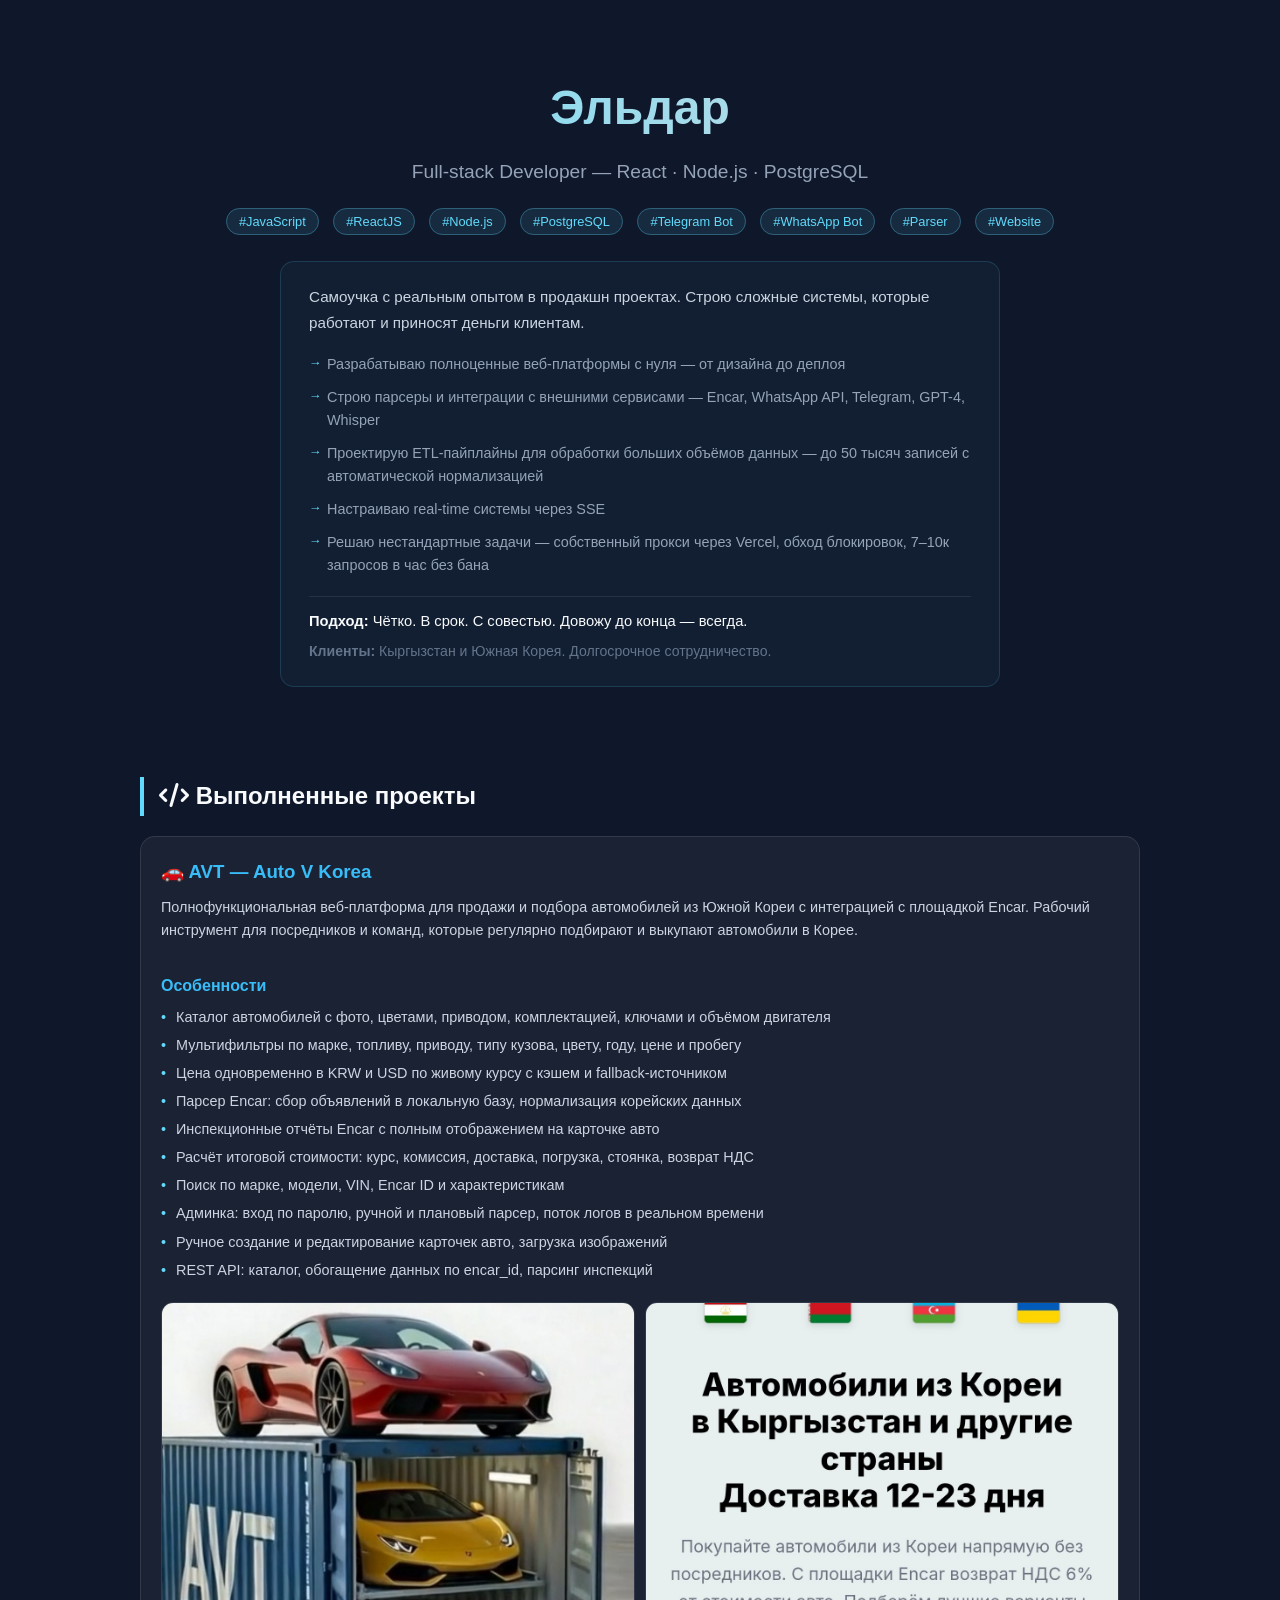
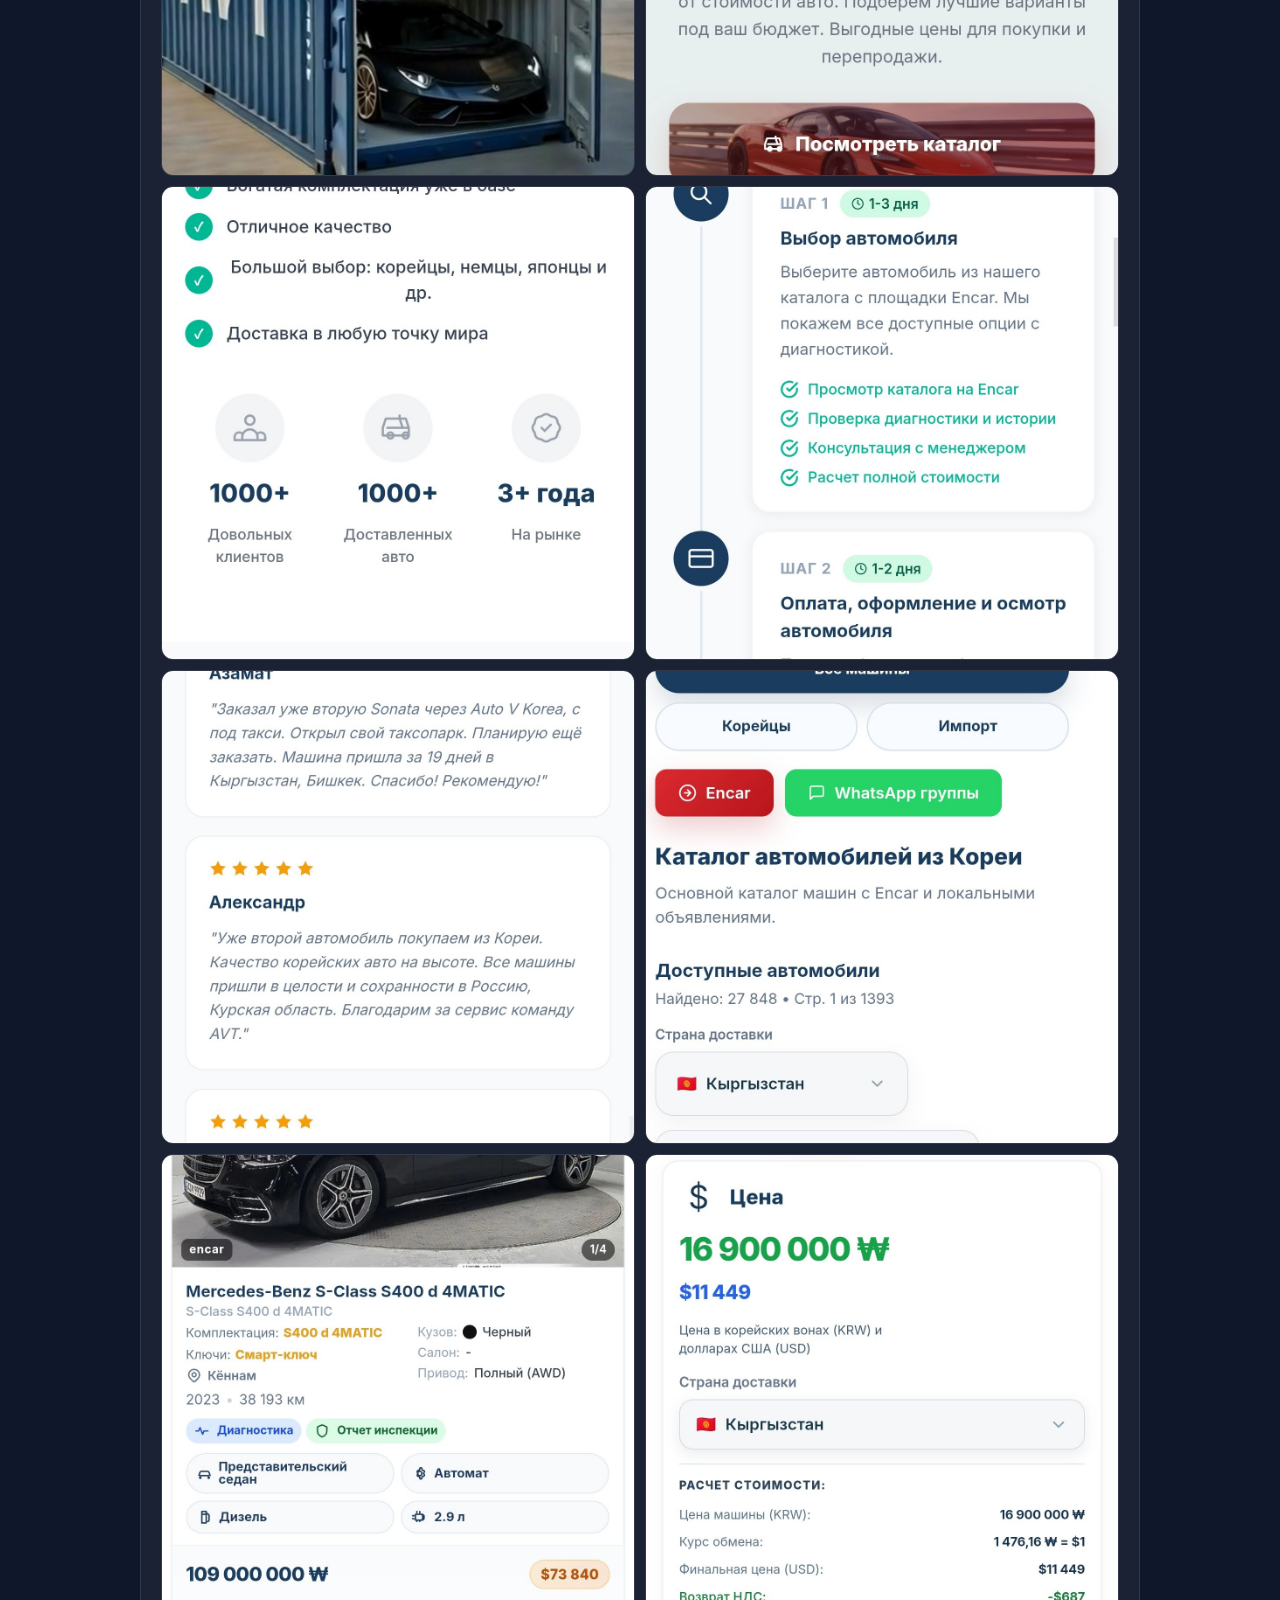
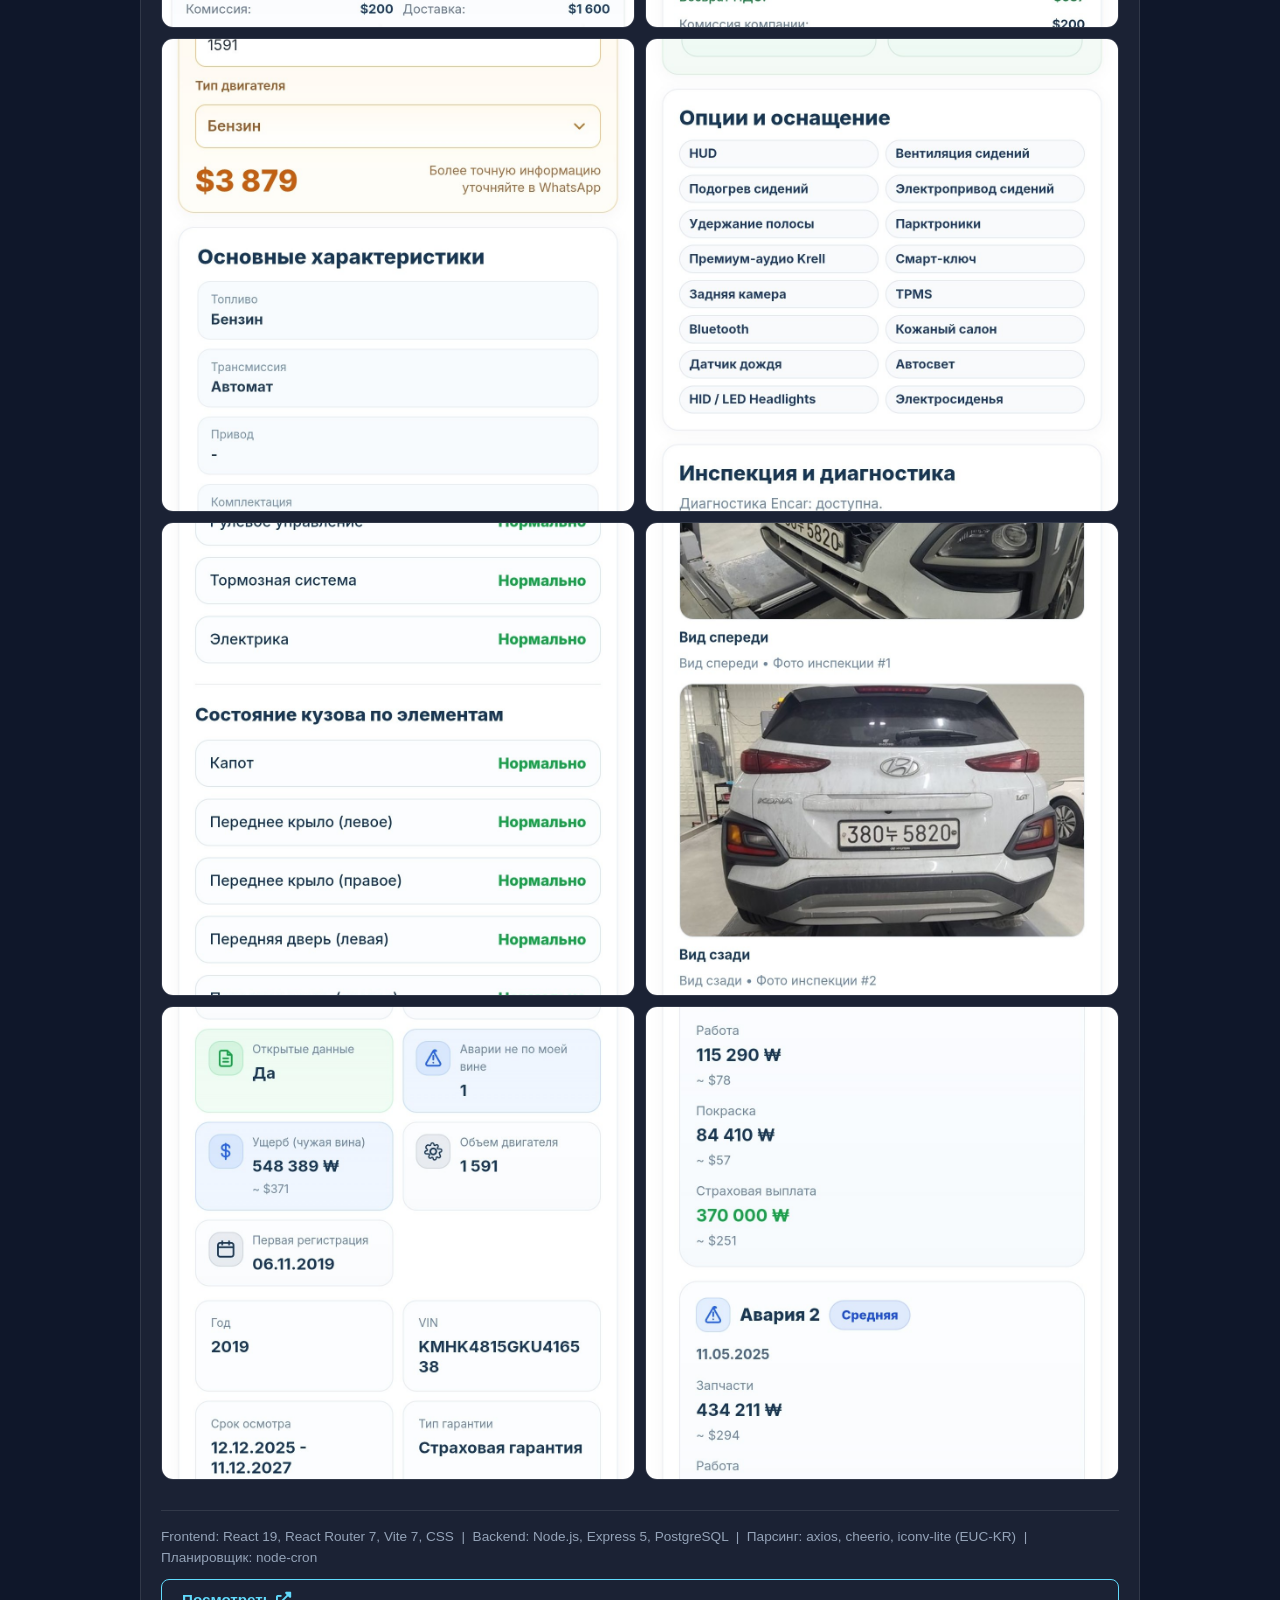
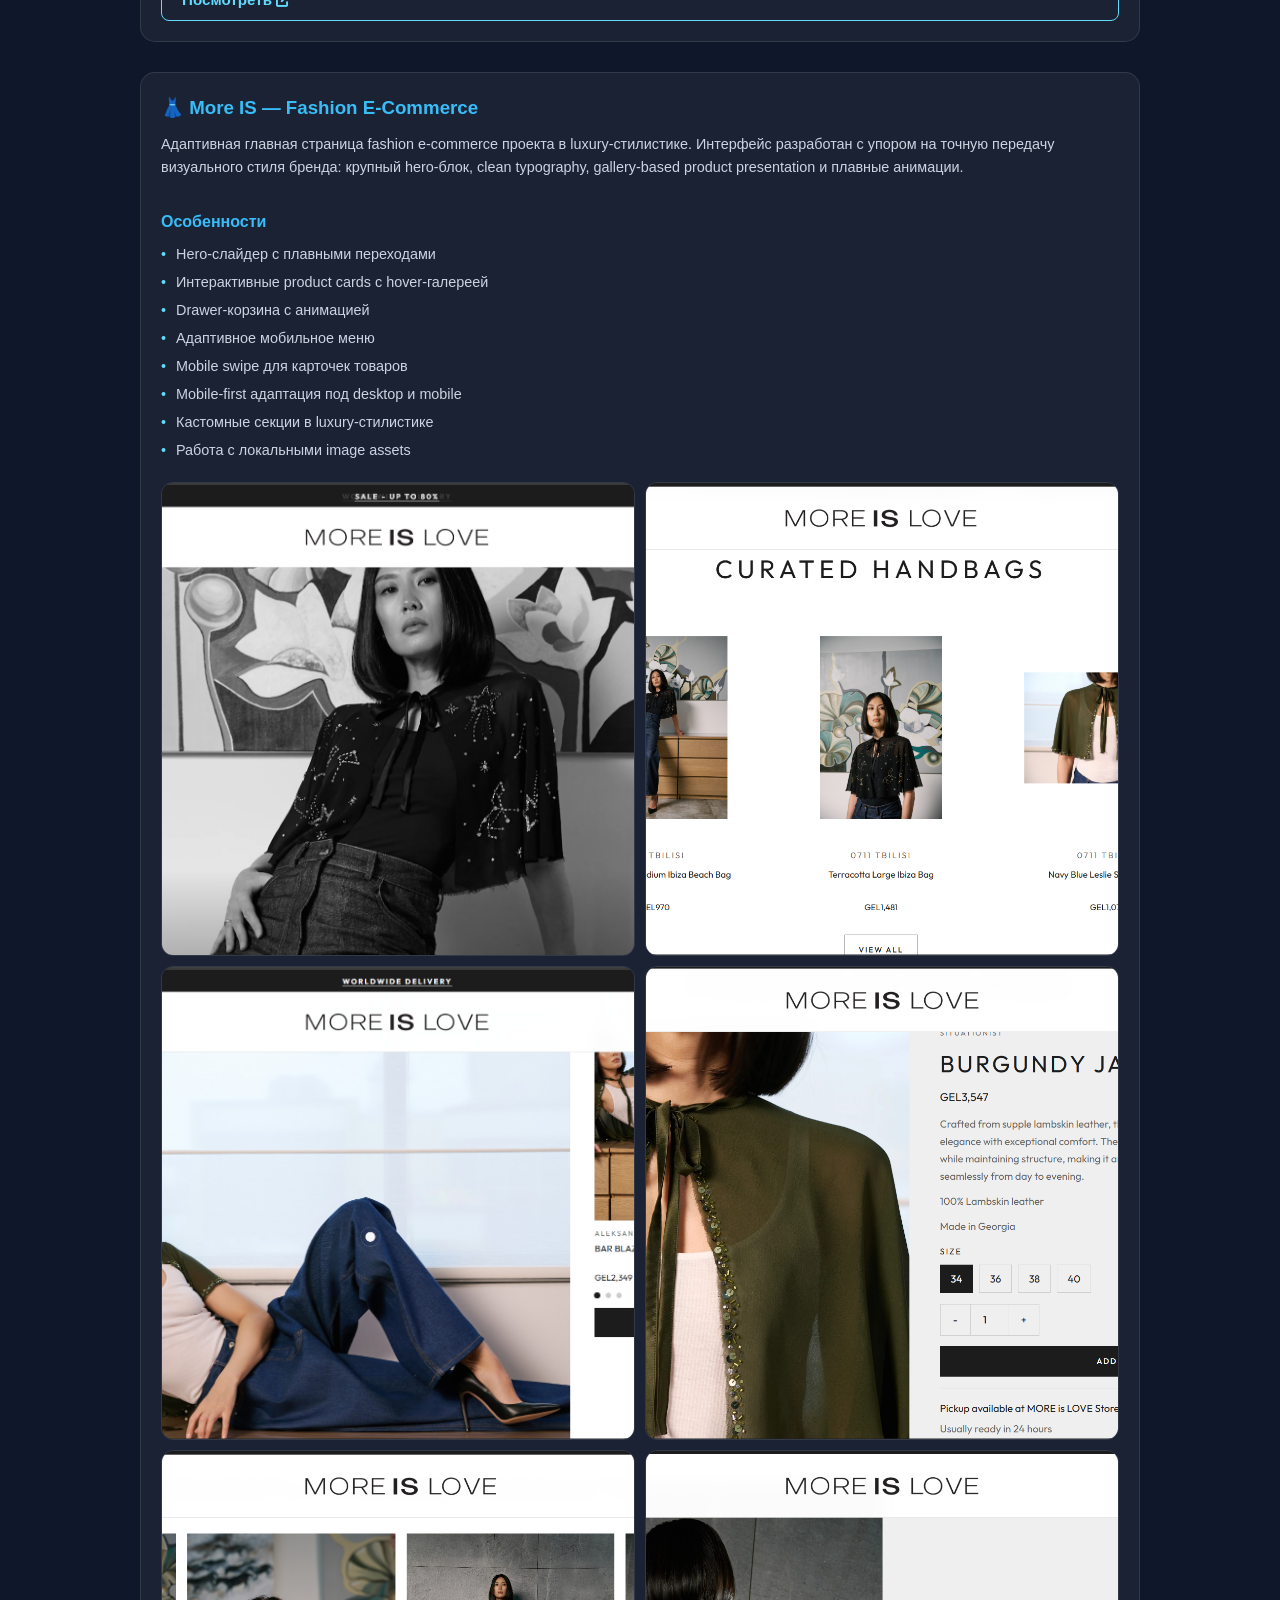
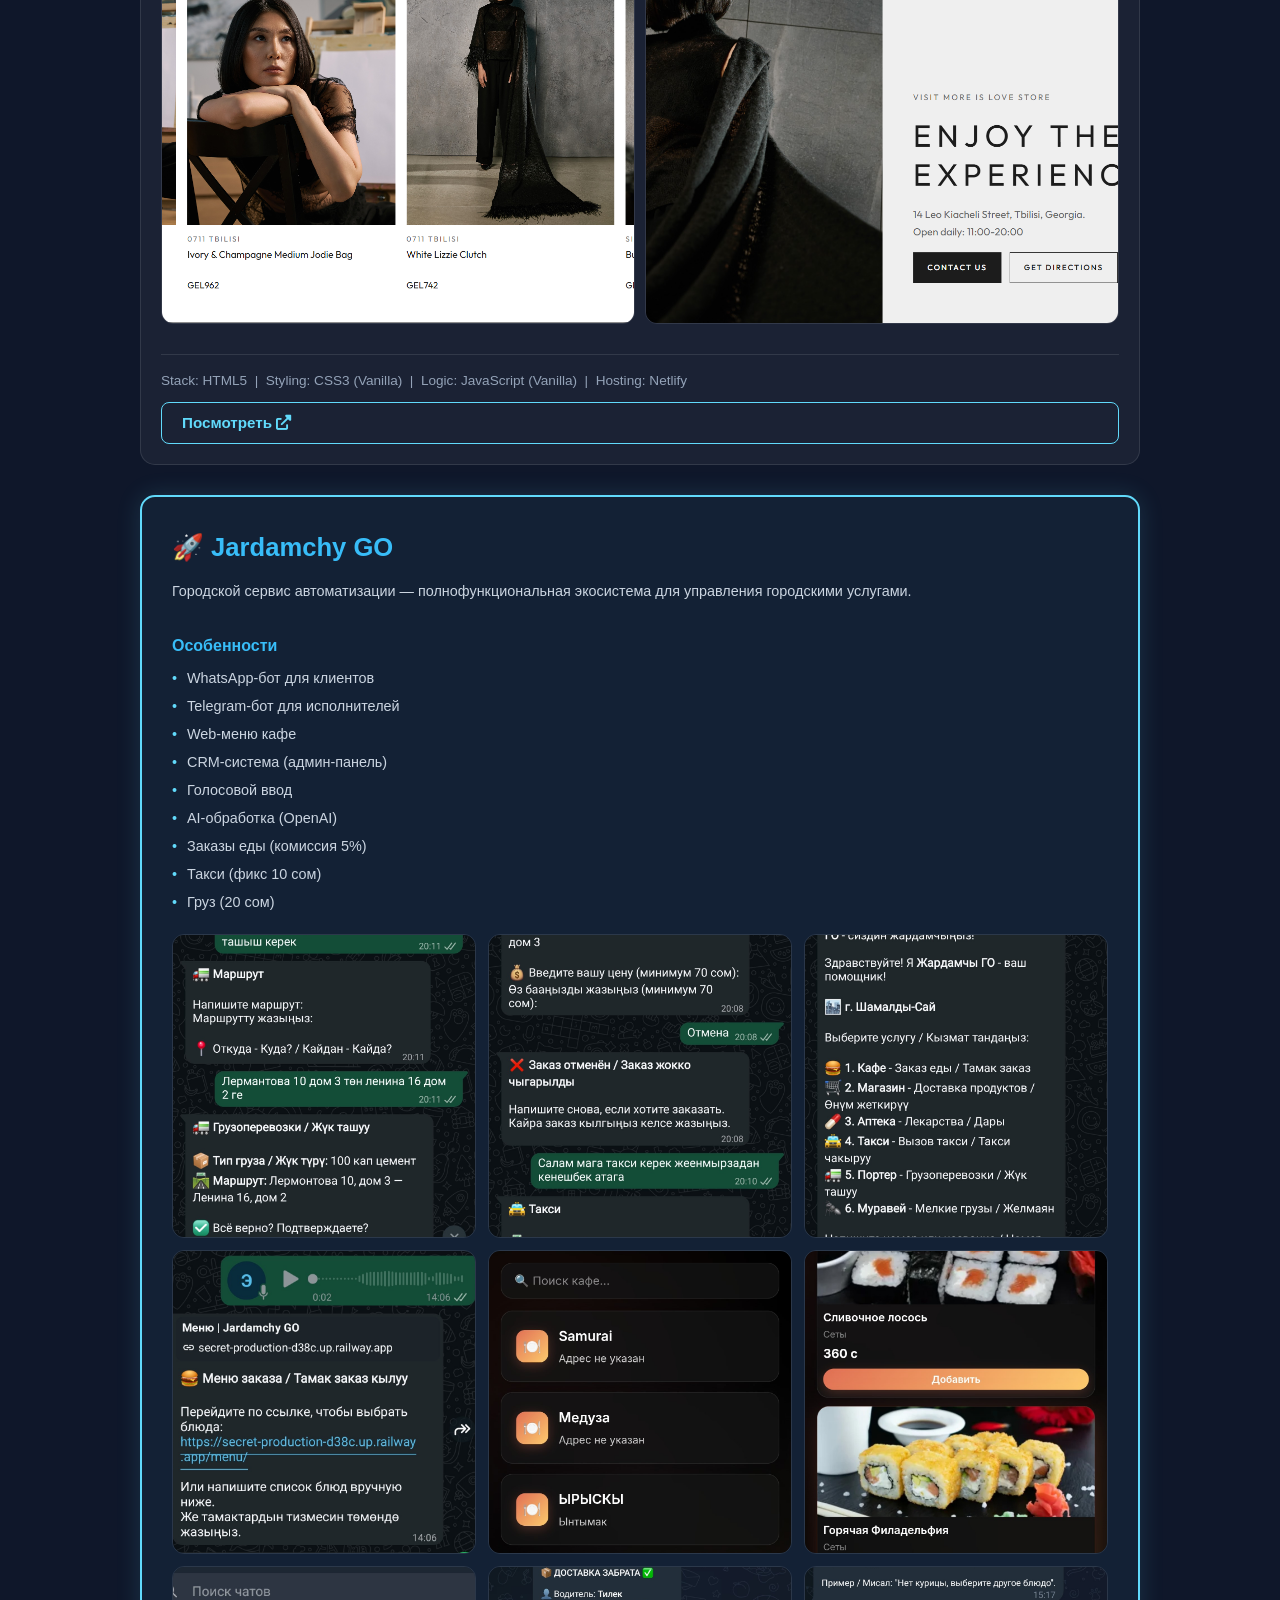
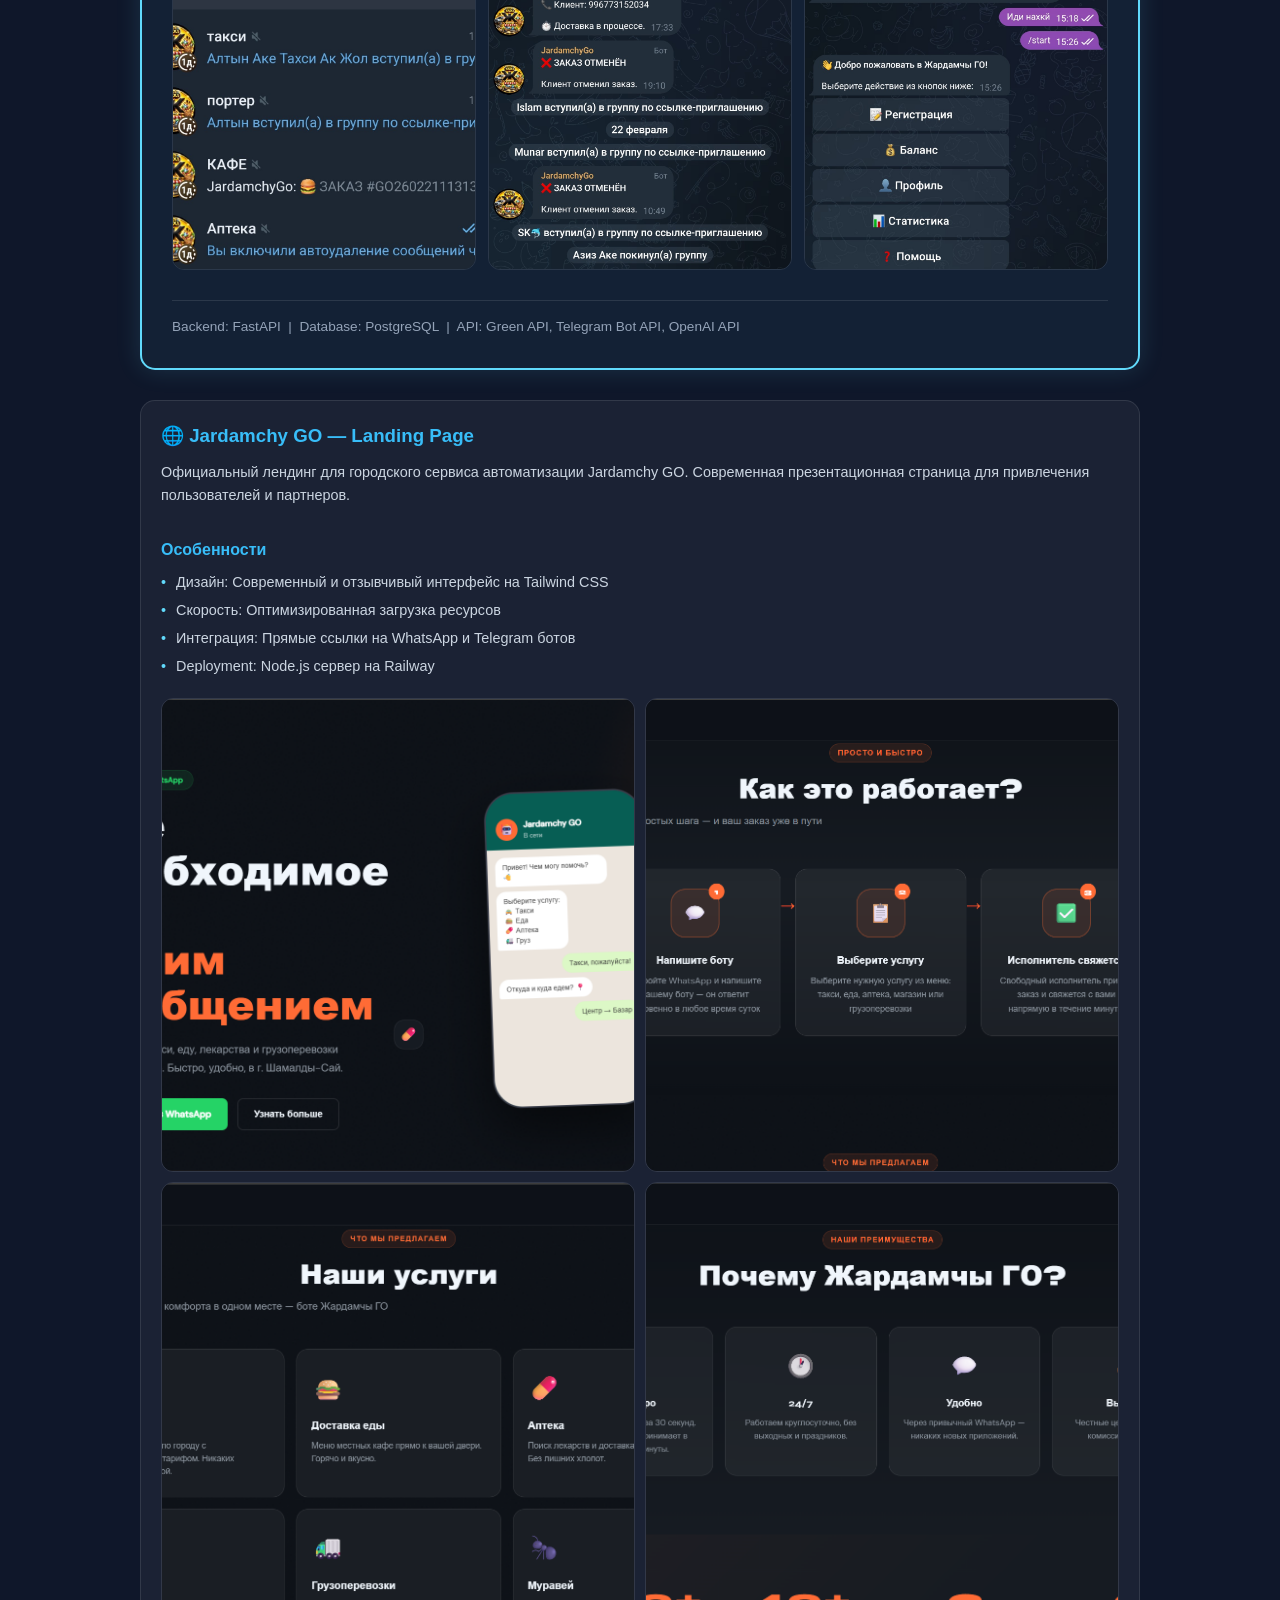
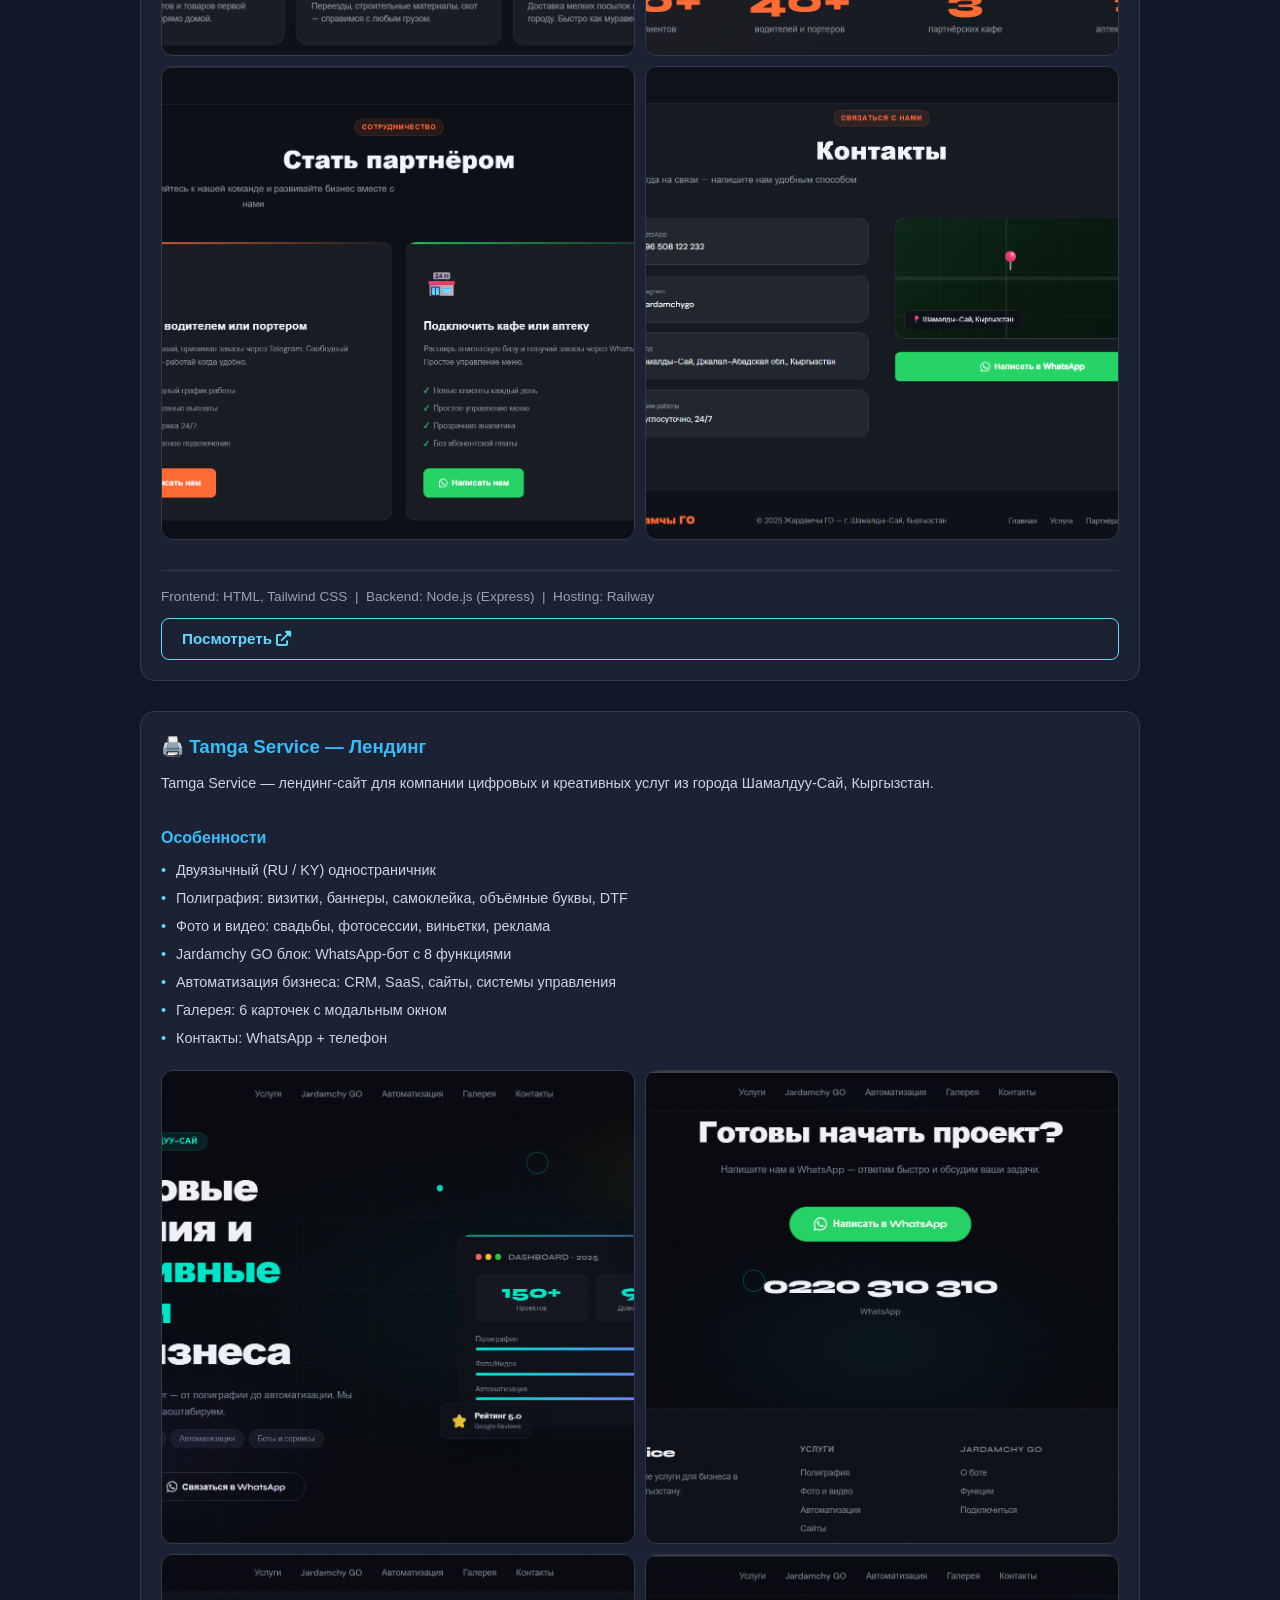
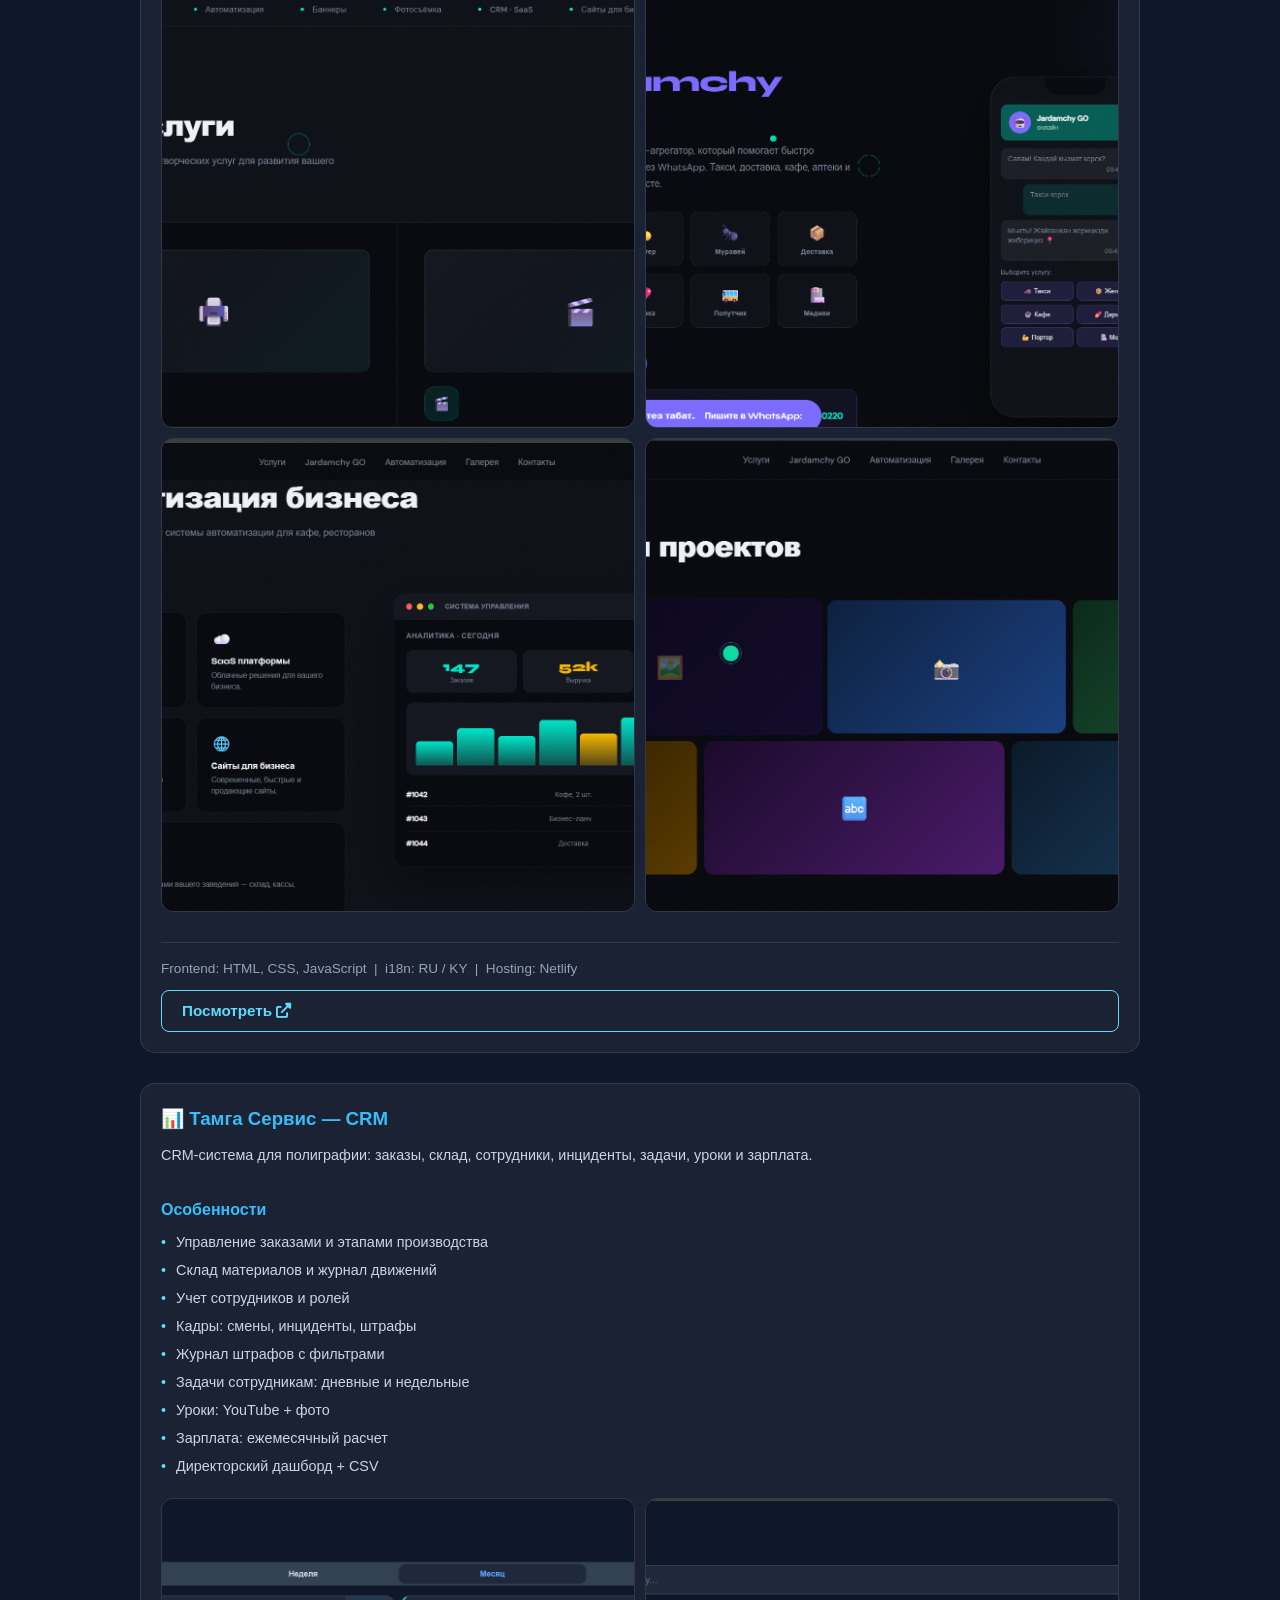
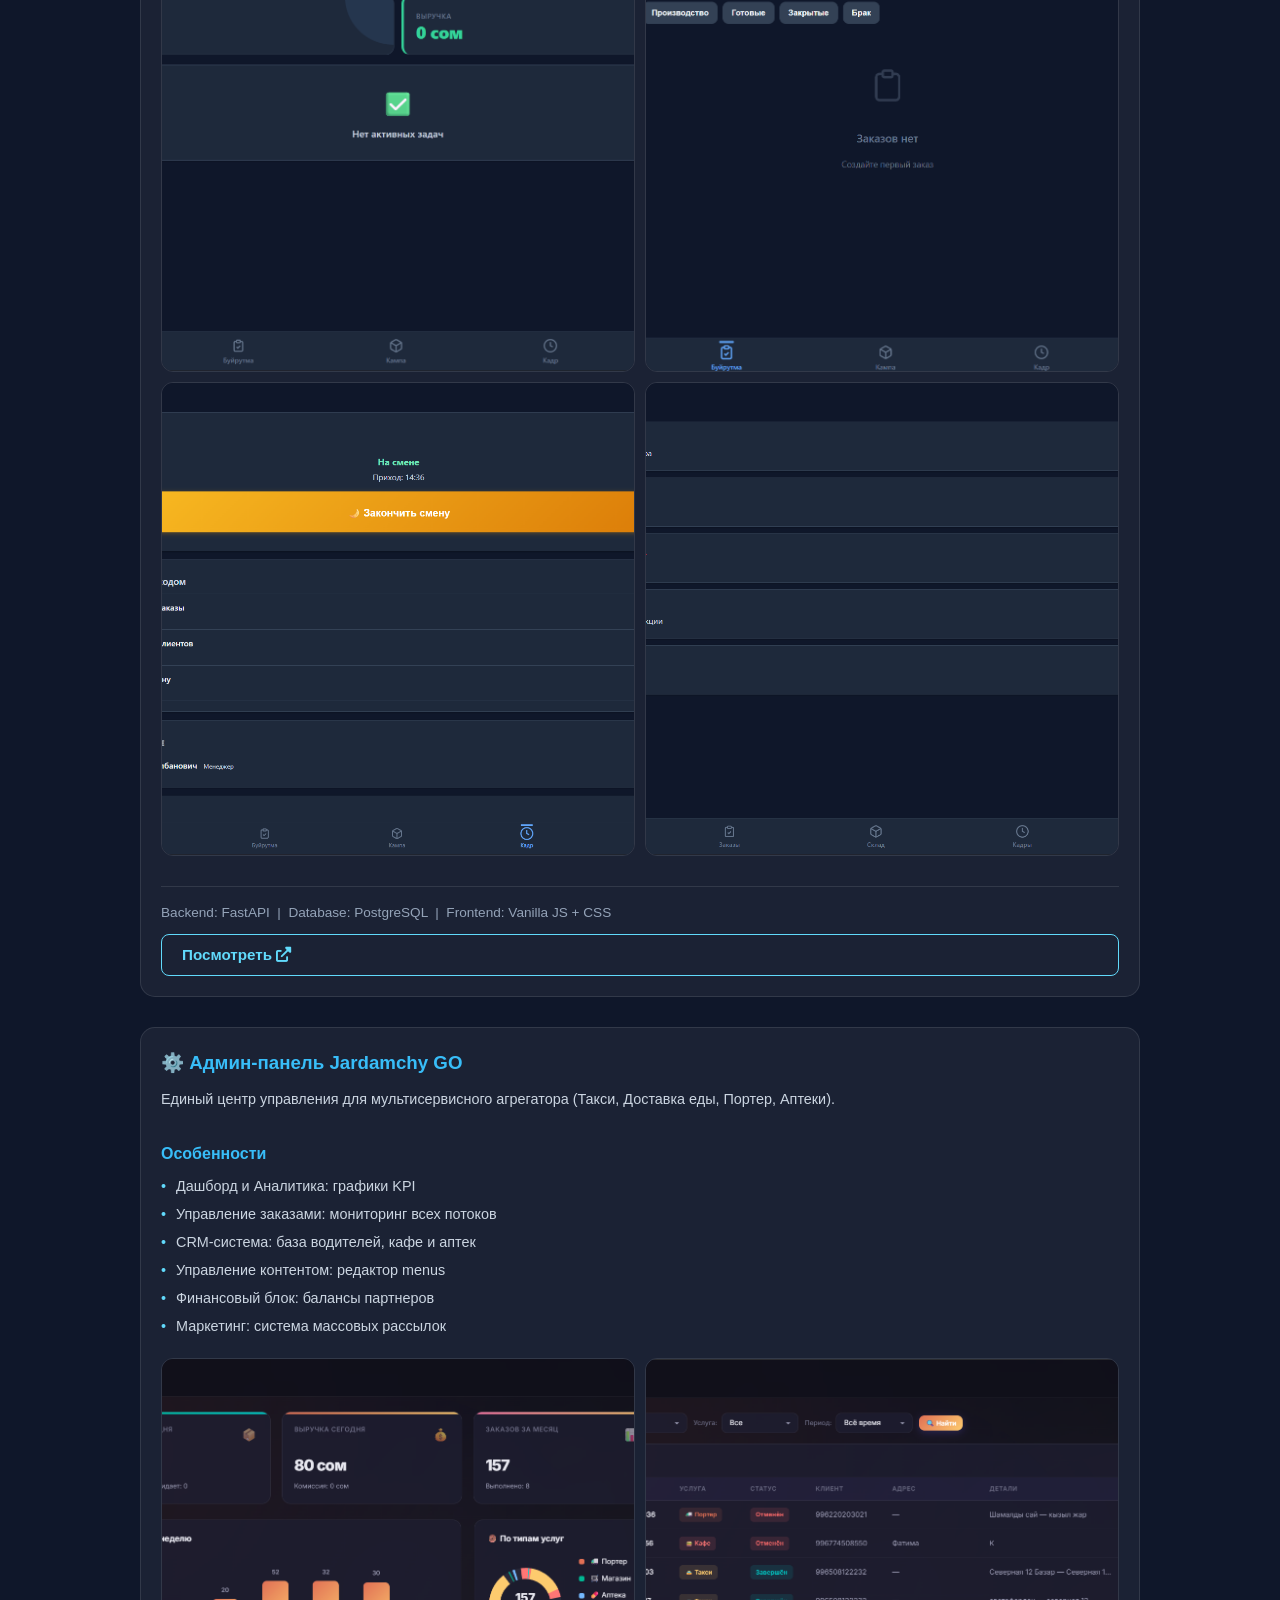
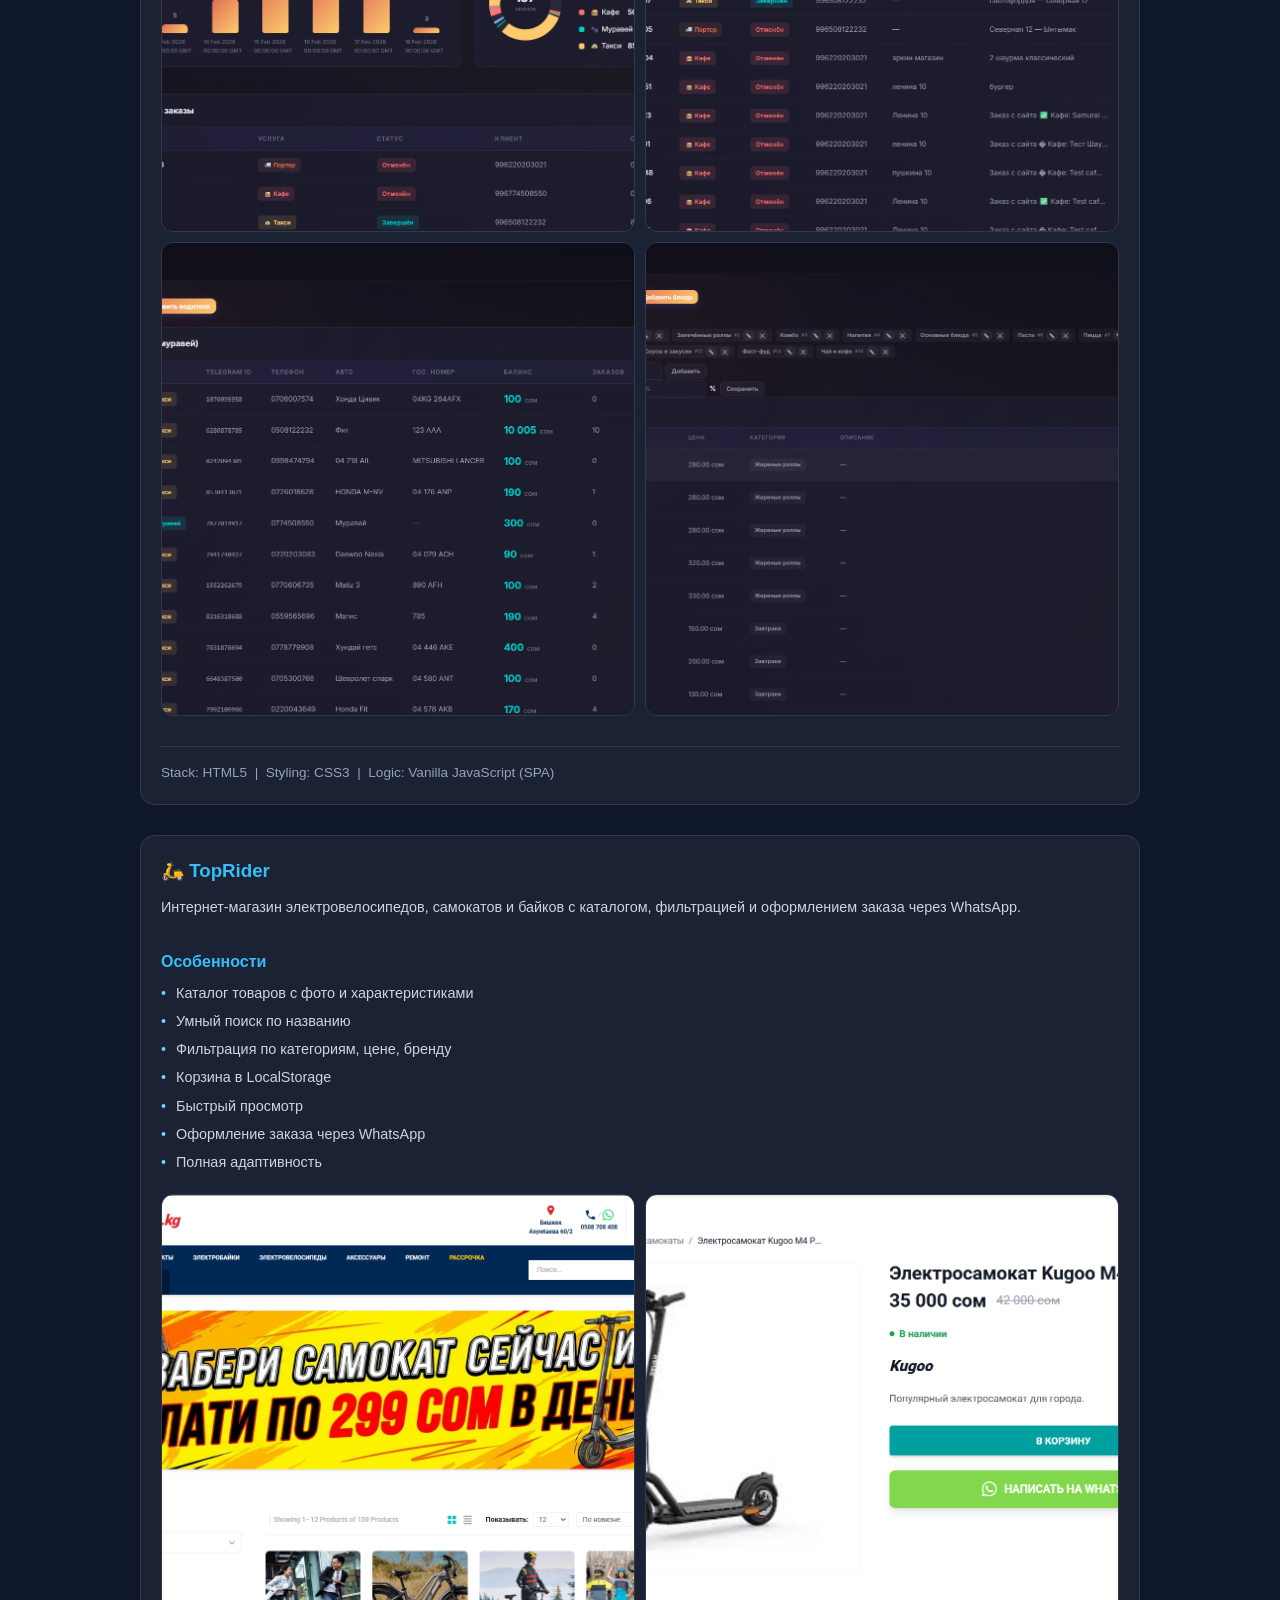
==== commit 0c0d2a0f: "ffff" ====
--- a/index.html
+++ b/index.html
@@ -6,7 +6,7 @@
     <meta name="viewport" content="width=device-width, initial-scale=1.0">
     <title>Eldar | Frontend & Backend Developer</title>
     <meta name="description"
-        content="Портфолио Эльдара — Frontend & Backend разработчик (React, FastAPI, PostgreSQL, Telegram/WhatsApp боты).">
+        content="Портфолио Эльдара — Full-stack разработчик. Строю сложные системы, которые работают и приносят деньги клиентам. React, Node.js, PostgreSQL, парсеры, интеграции.">
     <link rel="stylesheet" href="style.css">
     <link rel="stylesheet" href="https://cdnjs.cloudflare.com/ajax/libs/font-awesome/6.0.0/css/all.min.css">
     <!-- Данные проектов — редактируй через admin.html, затем пуш в Github -->
@@ -17,16 +17,28 @@
     <div class="container">
         <header>
             <h1>Эльдар</h1>
-            <p class="subtitle">Frontend & Backend Developer (React / React Native)</p>
+            <p class="subtitle">Full-stack Developer — React · Node.js · PostgreSQL</p>
             <div class="tags">
                 <span>#JavaScript</span>
                 <span>#ReactJS</span>
-                <span>#Python</span>
-                <span>#FastAPI</span>
+                <span>#Node.js</span>
                 <span>#PostgreSQL</span>
                 <span>#Telegram Bot</span>
                 <span>#WhatsApp Bot</span>
+                <span>#Parser</span>
                 <span>#Website</span>
+            </div>
+            <div class="about-text">
+                <p>Самоучка с реальным опытом в продакшн проектах. Строю сложные системы, которые работают и приносят деньги клиентам.</p>
+                <ul>
+                    <li>Разрабатываю полноценные веб-платформы с нуля — от дизайна до деплоя</li>
+                    <li>Строю парсеры и интеграции с внешними сервисами — Encar, WhatsApp API, Telegram, GPT-4, Whisper</li>
+                    <li>Проектирую ETL-пайплайны для обработки больших объёмов данных — до 50 тысяч записей с автоматической нормализацией</li>
+                    <li>Настраиваю real-time системы через SSE</li>
+                    <li>Решаю нестандартные задачи — собственный прокси через Vercel, обход блокировок, 7–10к запросов в час без бана</li>
+                </ul>
+                <p class="about-approach"><strong>Подход:</strong> Чётко. В срок. С совестью. Довожу до конца — всегда.</p>
+                <p class="about-clients"><strong>Клиенты:</strong> Кыргызстан и Южная Корея. Долгосрочное сотрудничество.</p>
             </div>
         </header>
 
--- a/style.css
+++ b/style.css
@@ -56,6 +56,62 @@
     font-size: 0.8rem;
     margin: 0 5px;
     border: 1px solid rgba(97, 218, 251, 0.3);
+}
+
+.about-text {
+    margin-top: 28px;
+    text-align: left;
+    max-width: 720px;
+    margin-left: auto;
+    margin-right: auto;
+    background: rgba(97, 218, 251, 0.04);
+    border: 1px solid rgba(97, 218, 251, 0.15);
+    border-radius: 14px;
+    padding: 22px 28px;
+}
+
+.about-text > p {
+    font-size: 0.95rem;
+    color: #cbd5e1;
+    margin-bottom: 12px;
+    line-height: 1.7;
+}
+
+.about-text ul {
+    list-style: none;
+    padding: 0;
+    margin: 0 0 14px 0;
+}
+
+.about-text ul li {
+    font-size: 0.9rem;
+    color: #94a3b8;
+    padding: 5px 0 5px 18px;
+    position: relative;
+    line-height: 1.6;
+}
+
+.about-text ul li::before {
+    content: "→";
+    color: var(--primary-color);
+    position: absolute;
+    left: 0;
+    font-size: 0.8rem;
+}
+
+.about-approach {
+    font-size: 0.92rem !important;
+    color: #f8fafc !important;
+    border-top: 1px solid rgba(255,255,255,0.08);
+    padding-top: 12px !important;
+    margin-top: 4px;
+    margin-bottom: 6px !important;
+}
+
+.about-clients {
+    font-size: 0.88rem !important;
+    color: #64748b !important;
+    margin-bottom: 0 !important;
 }
 
 .section {
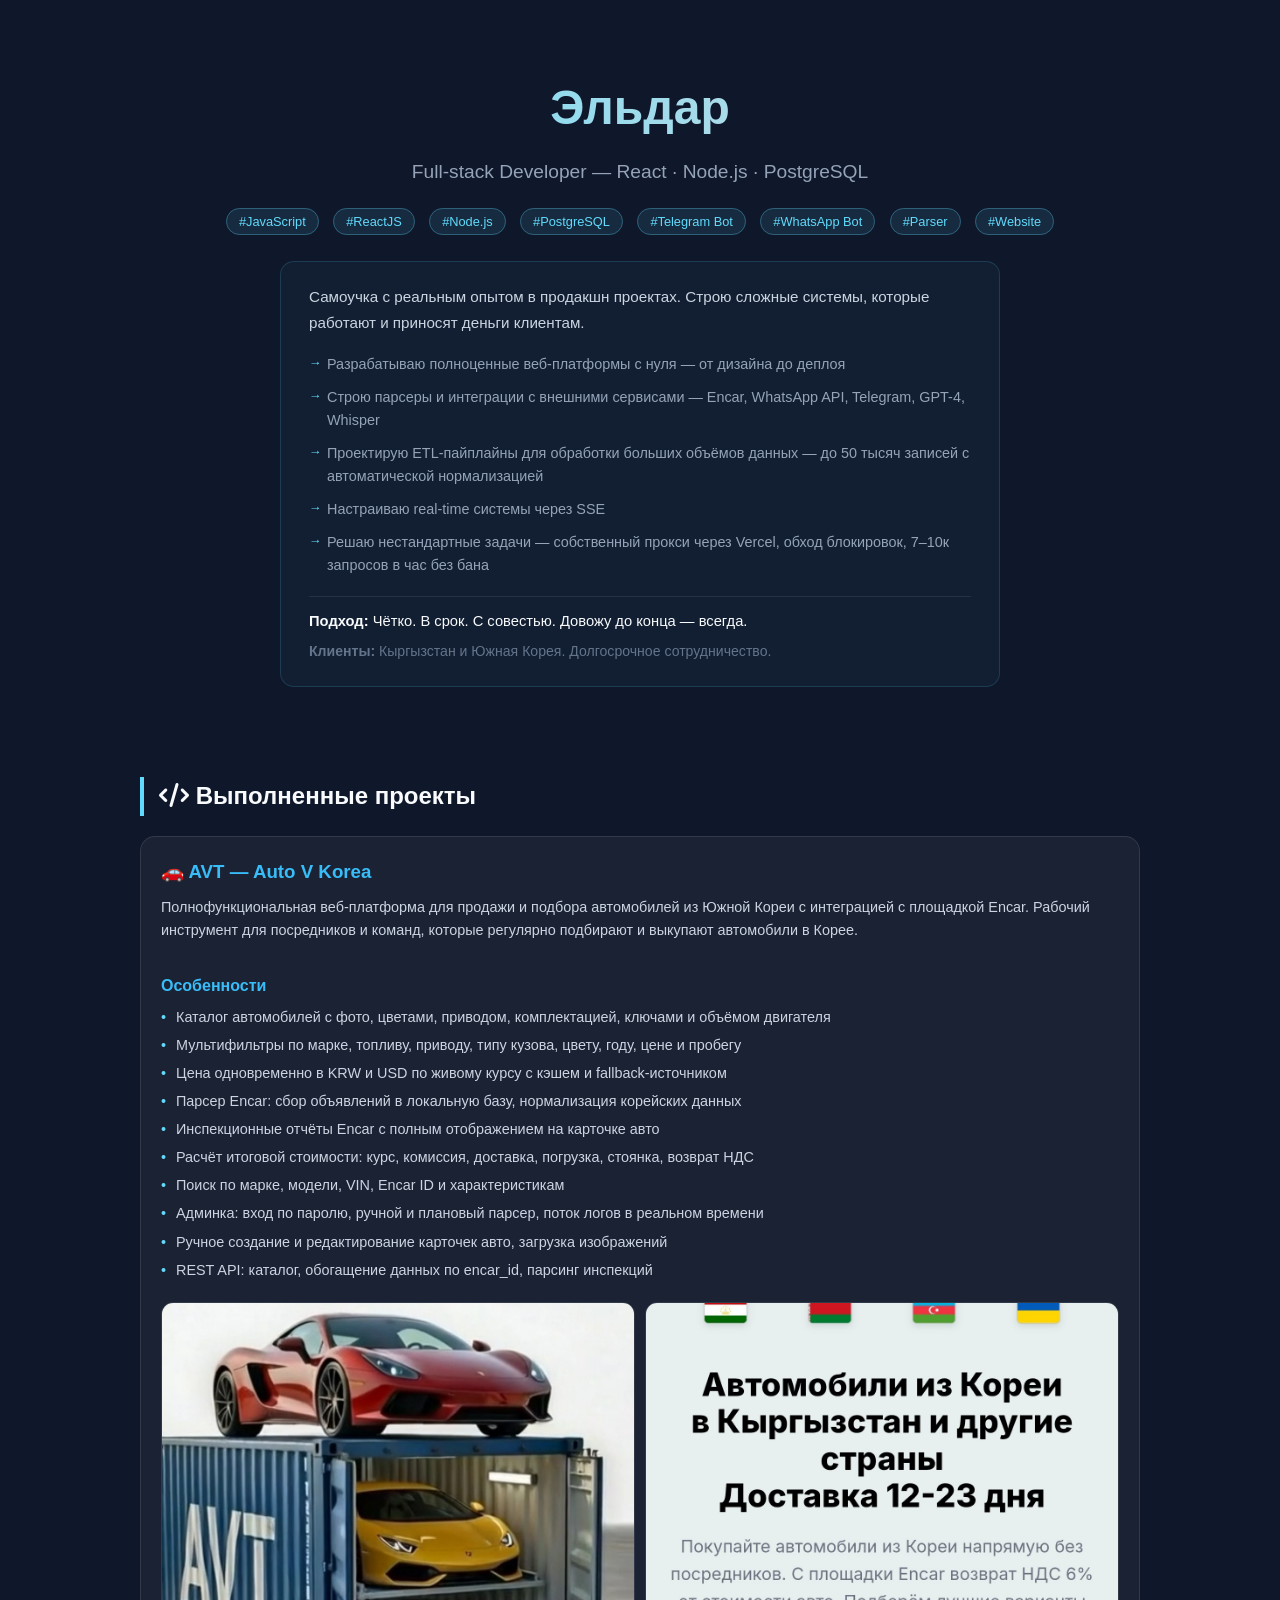
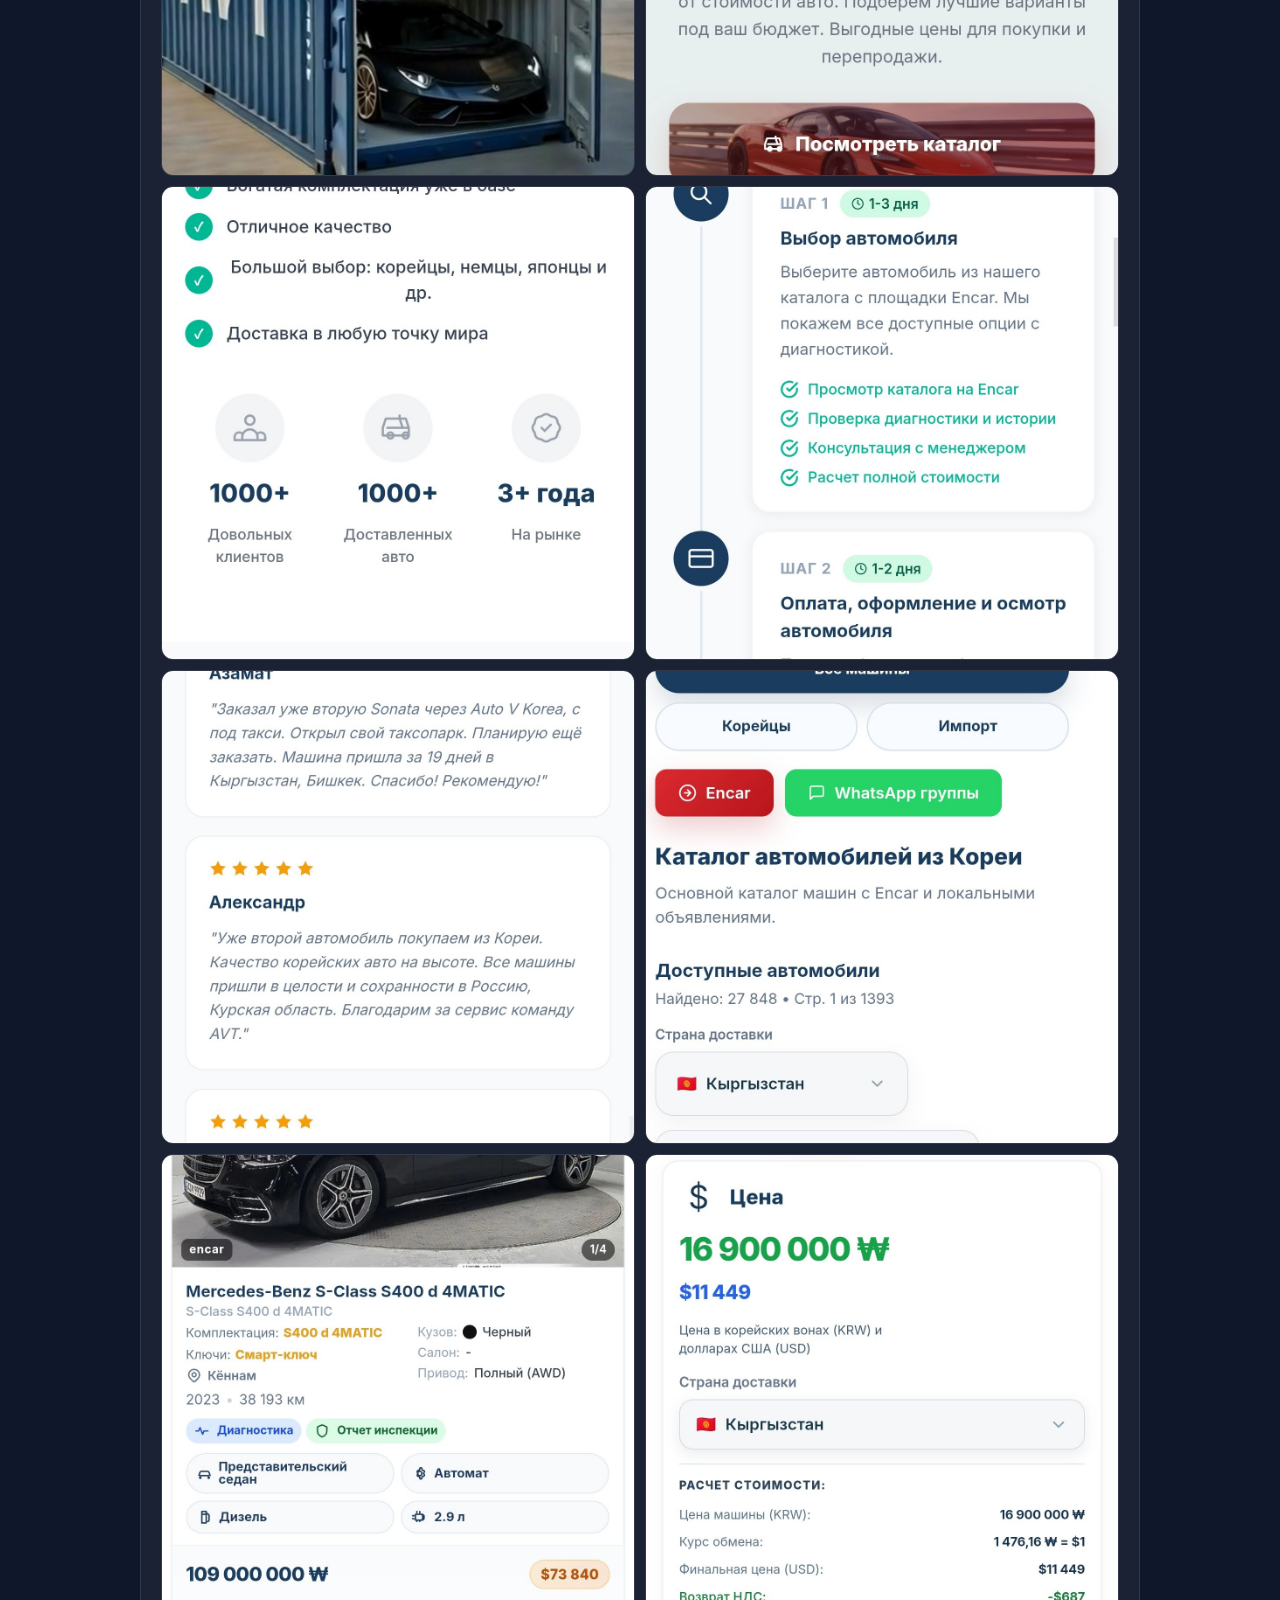
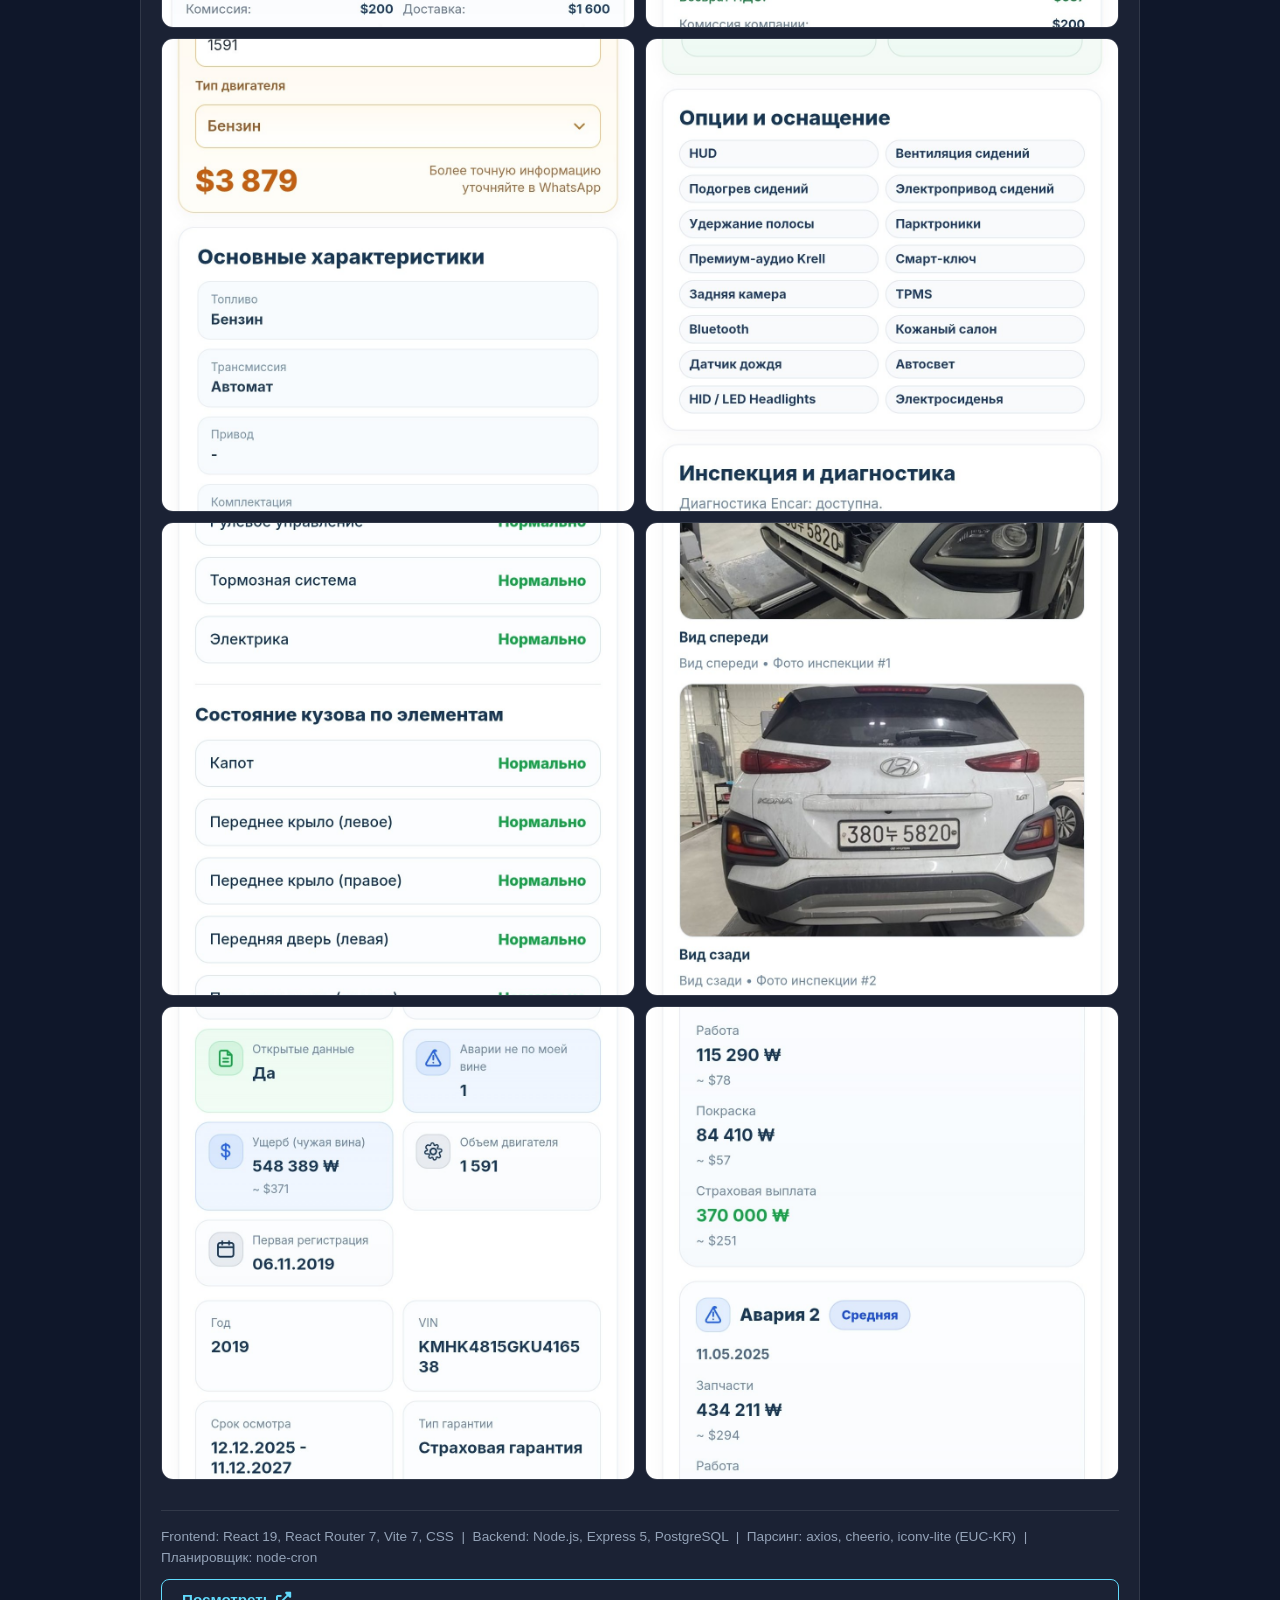
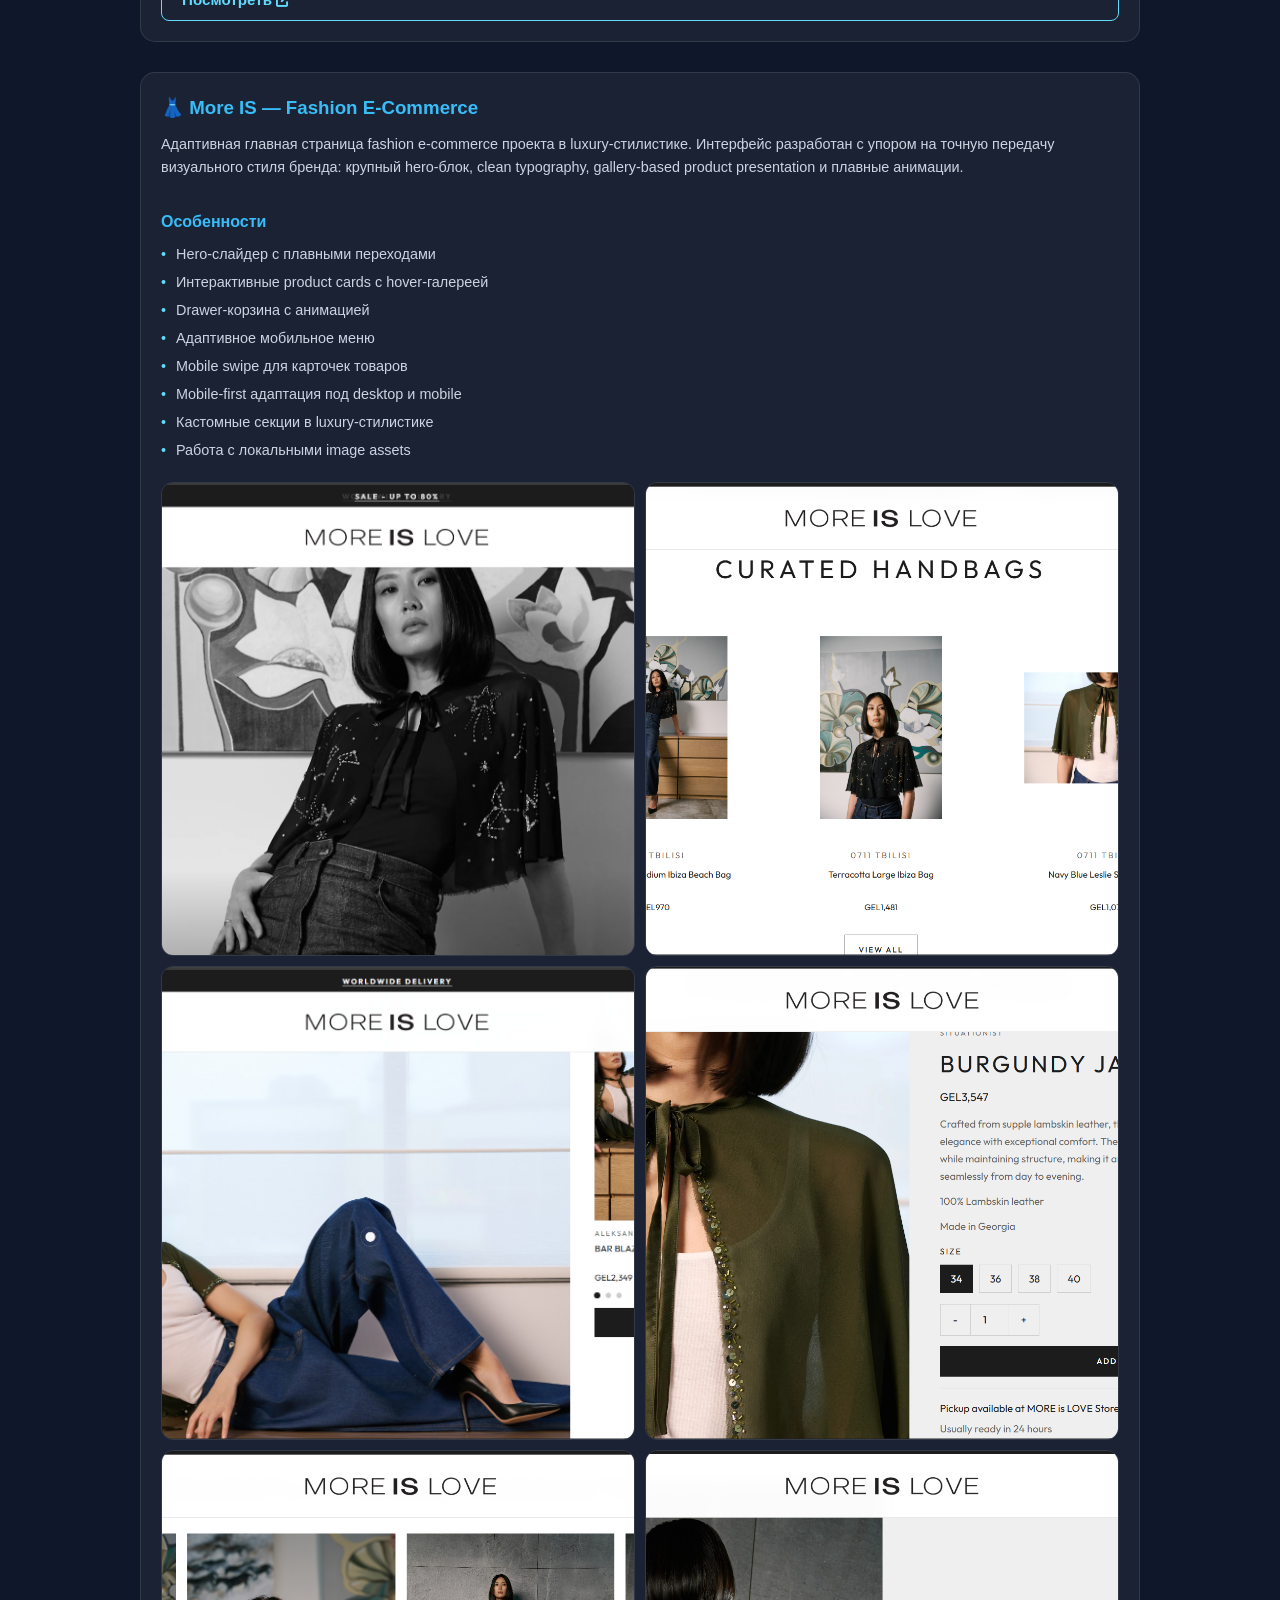
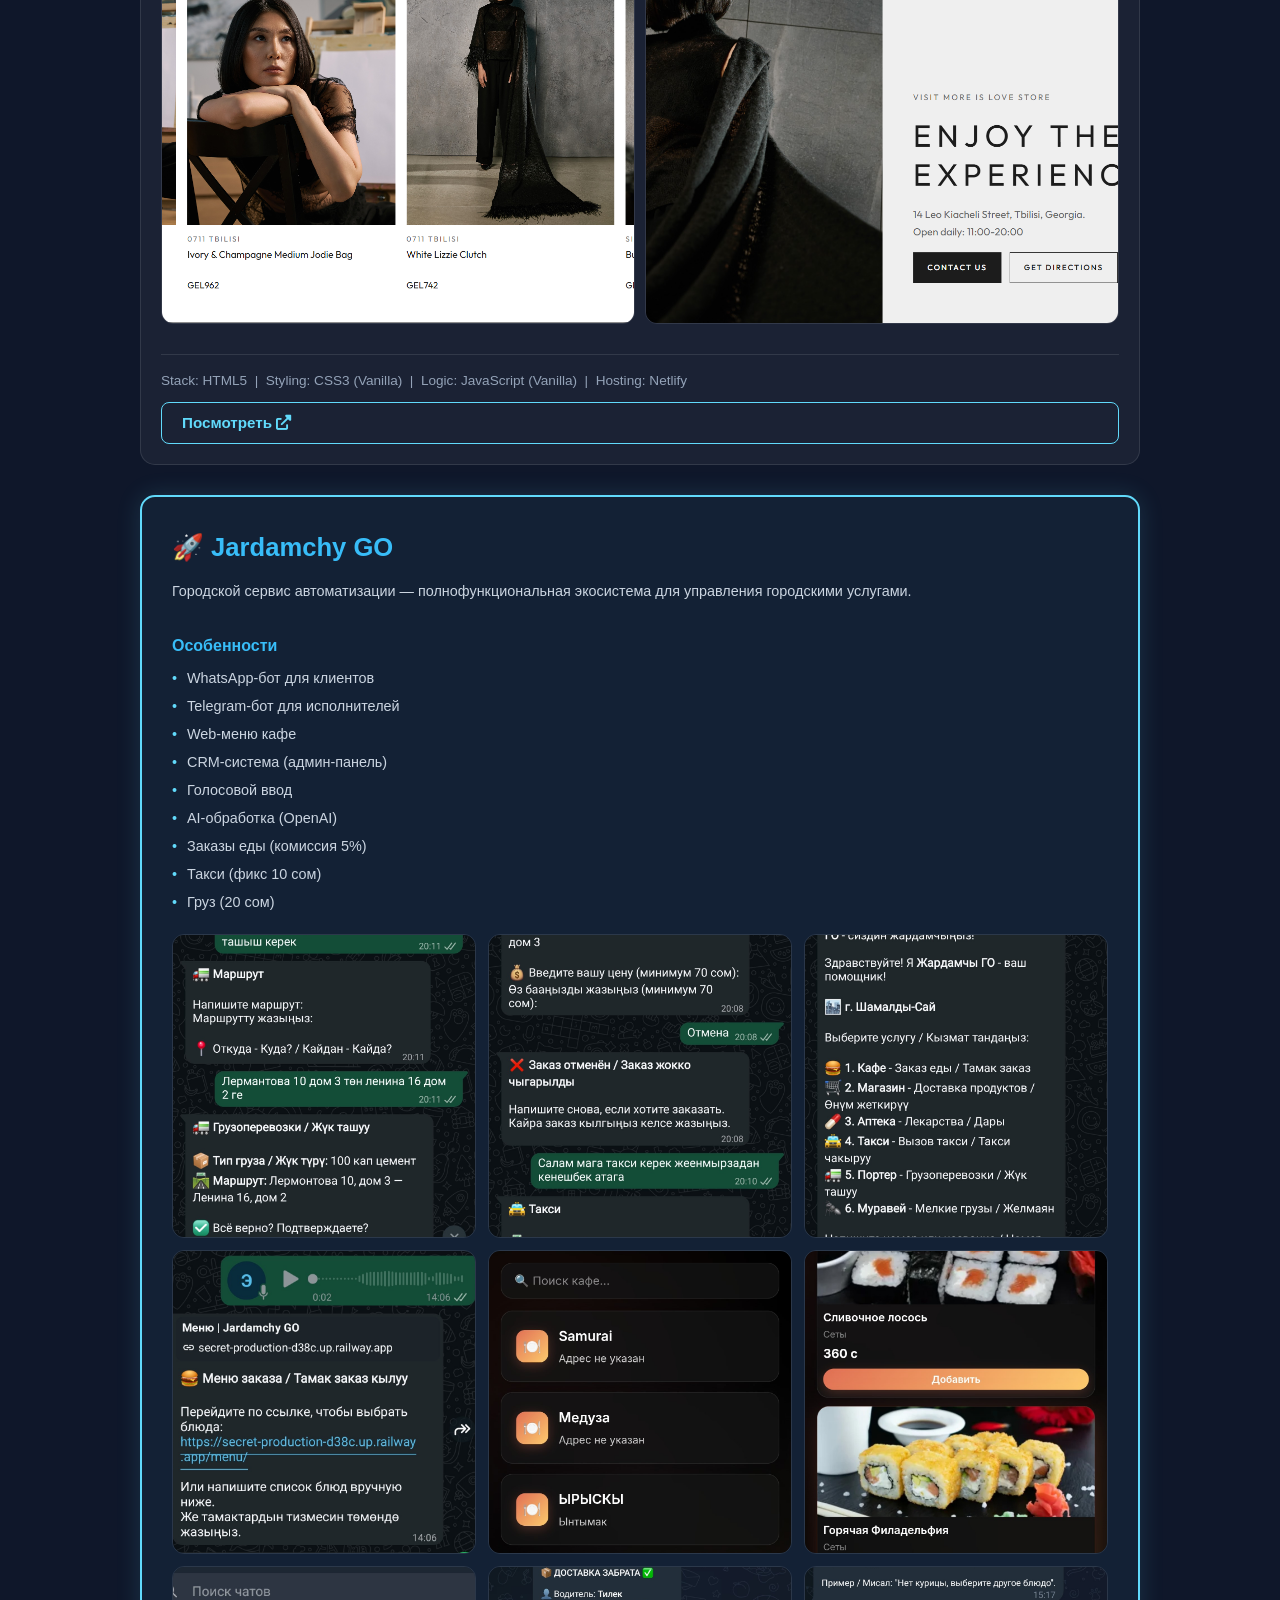
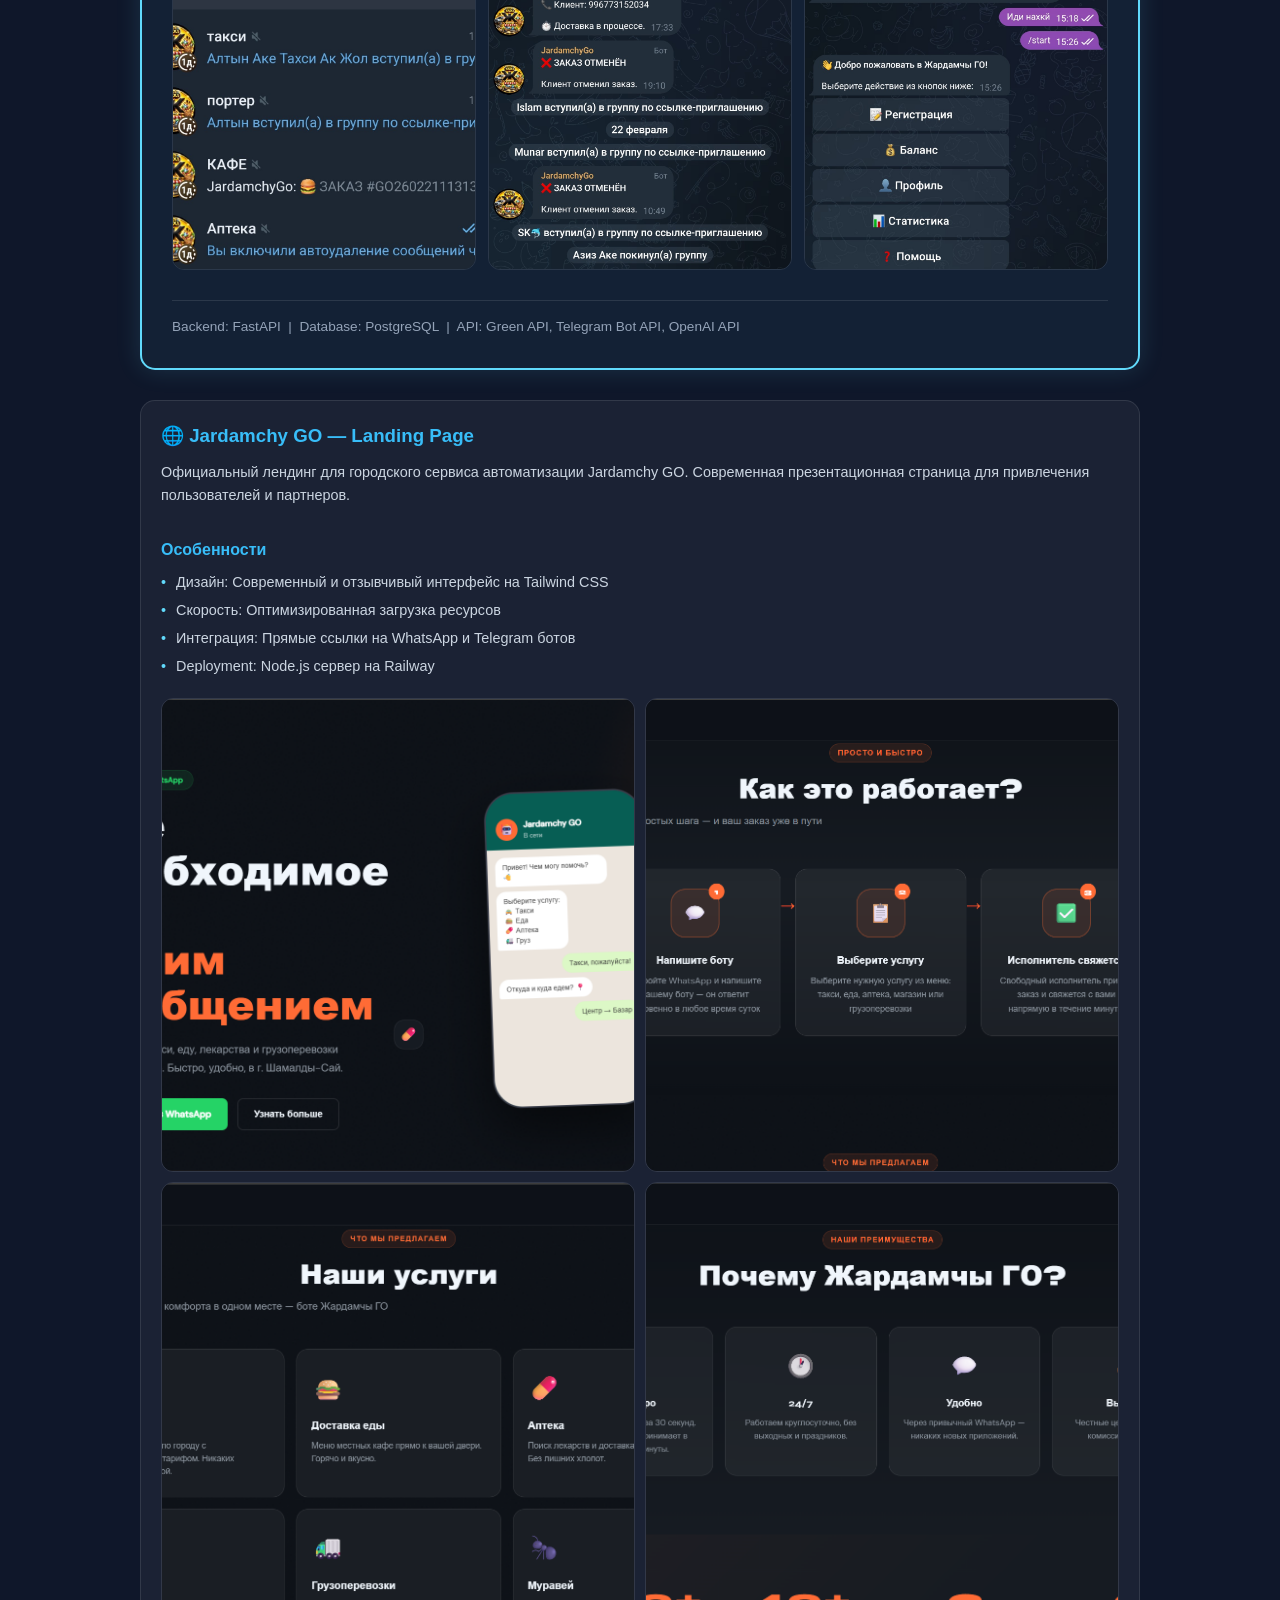
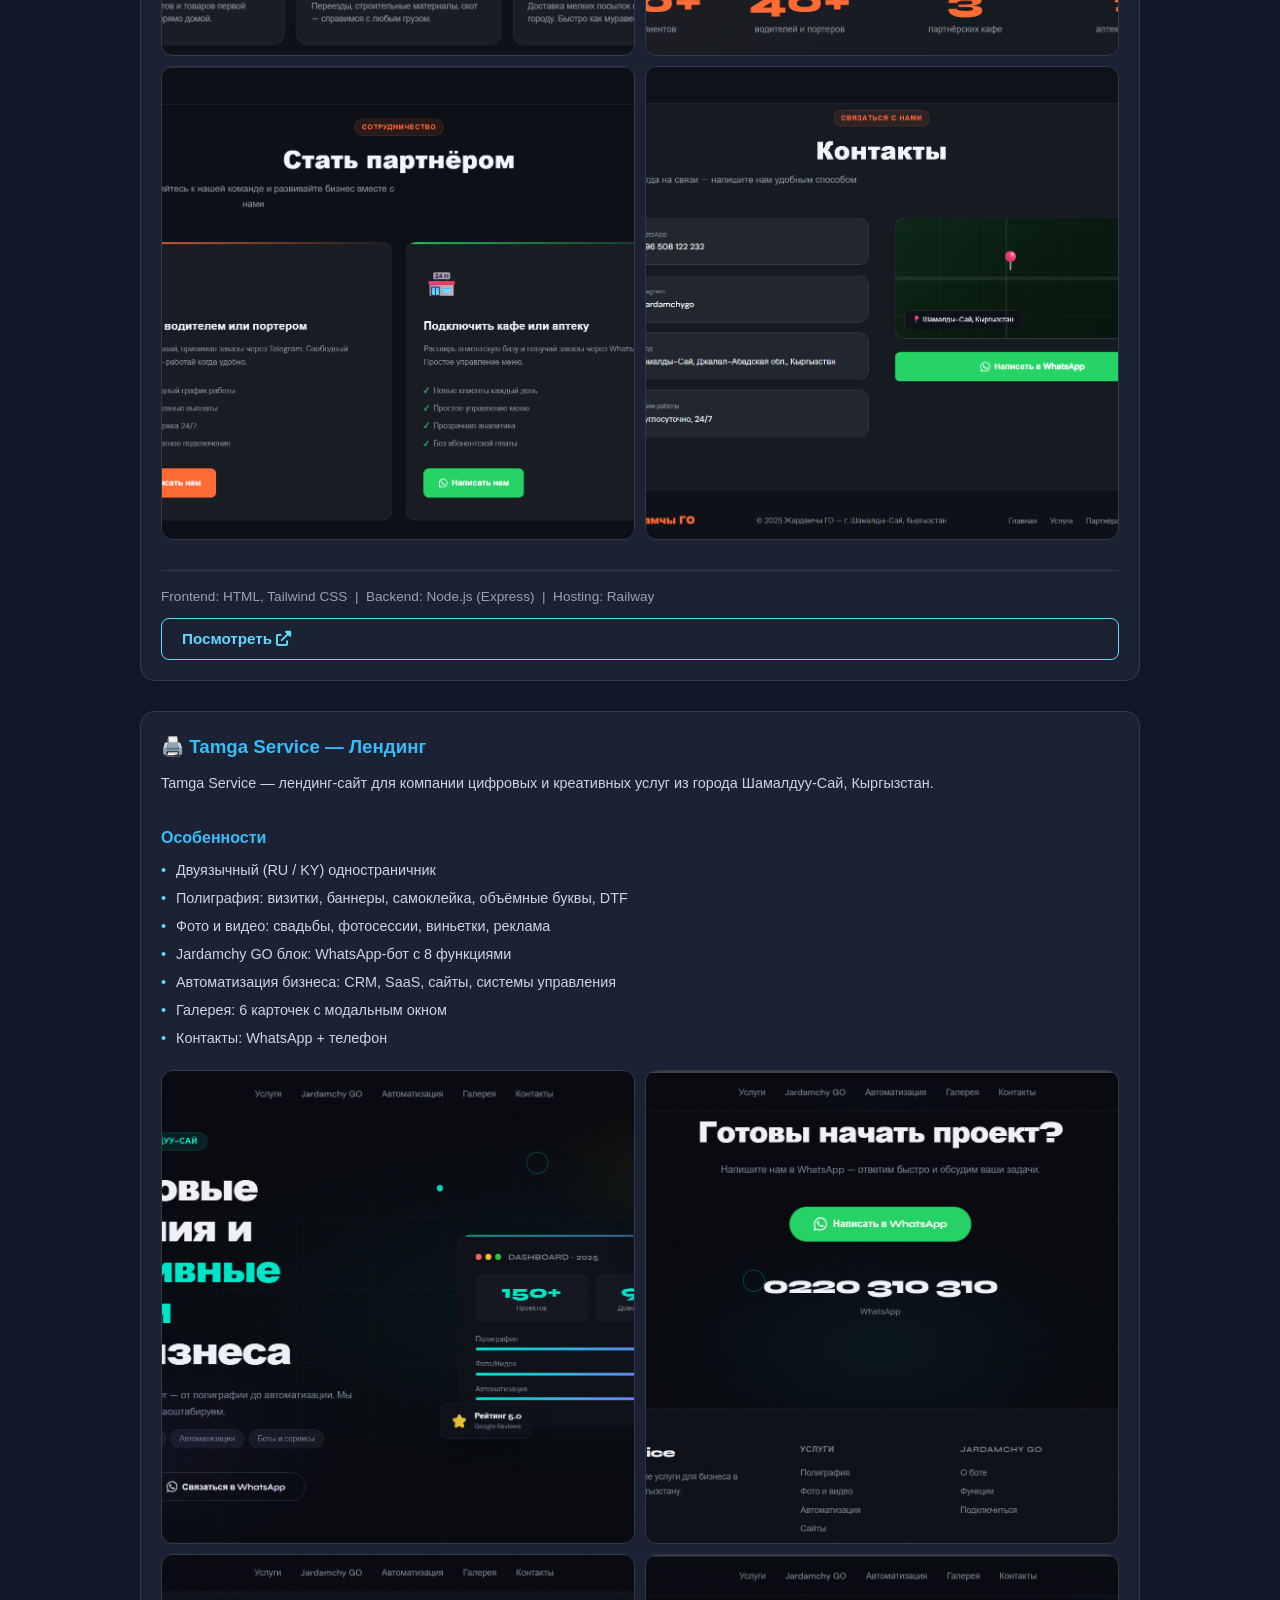
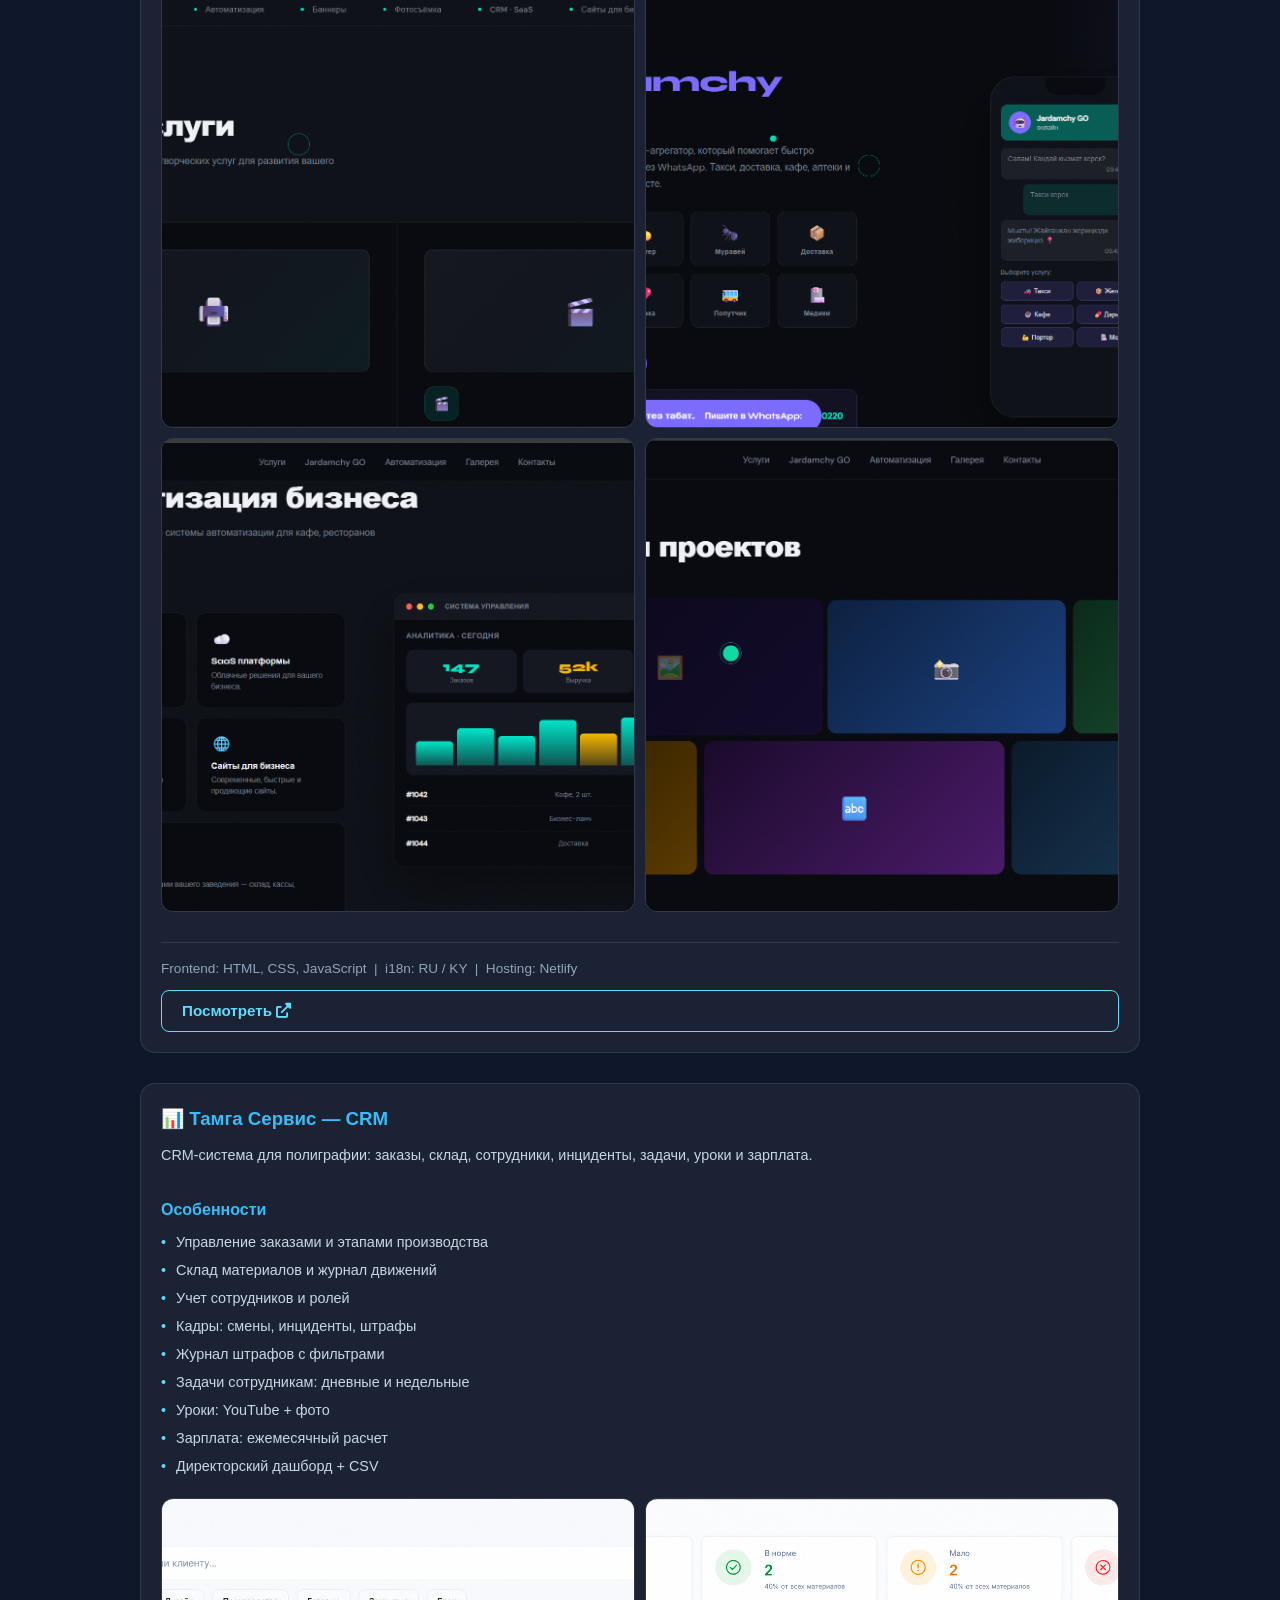
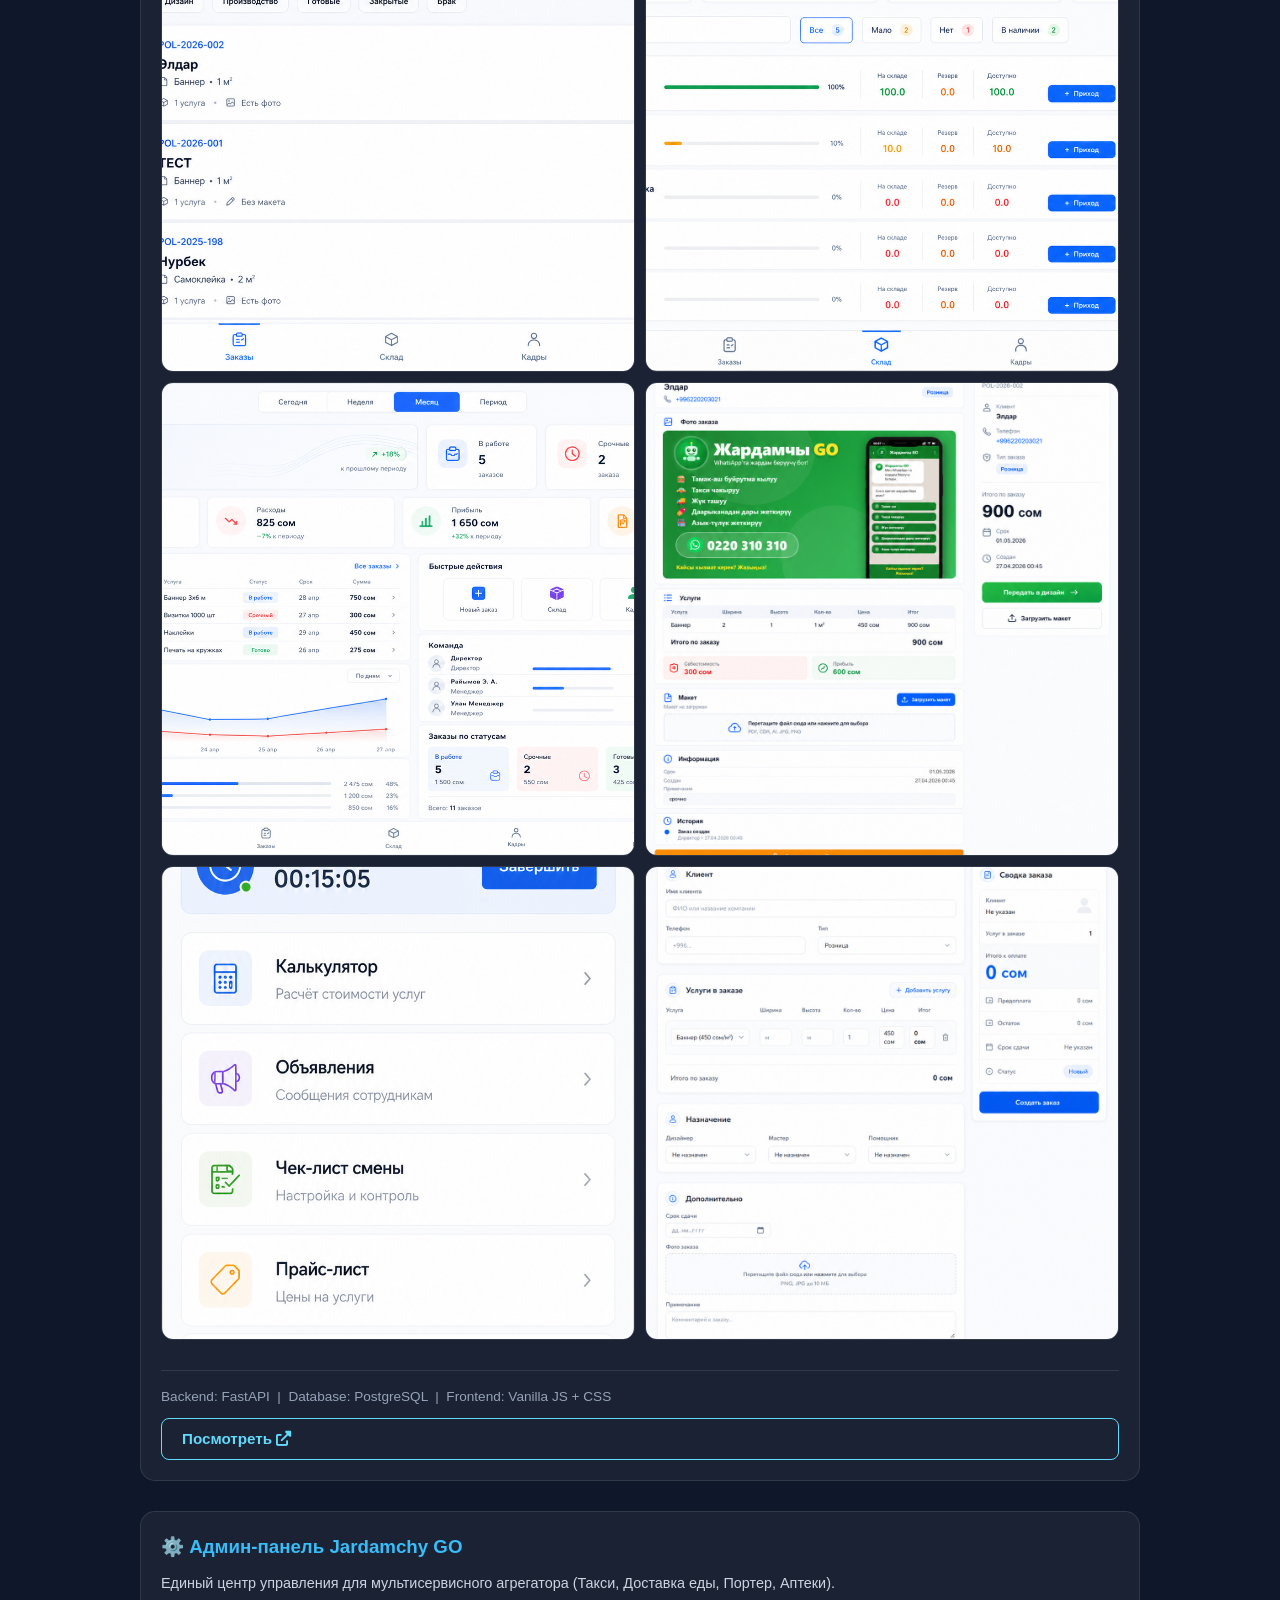
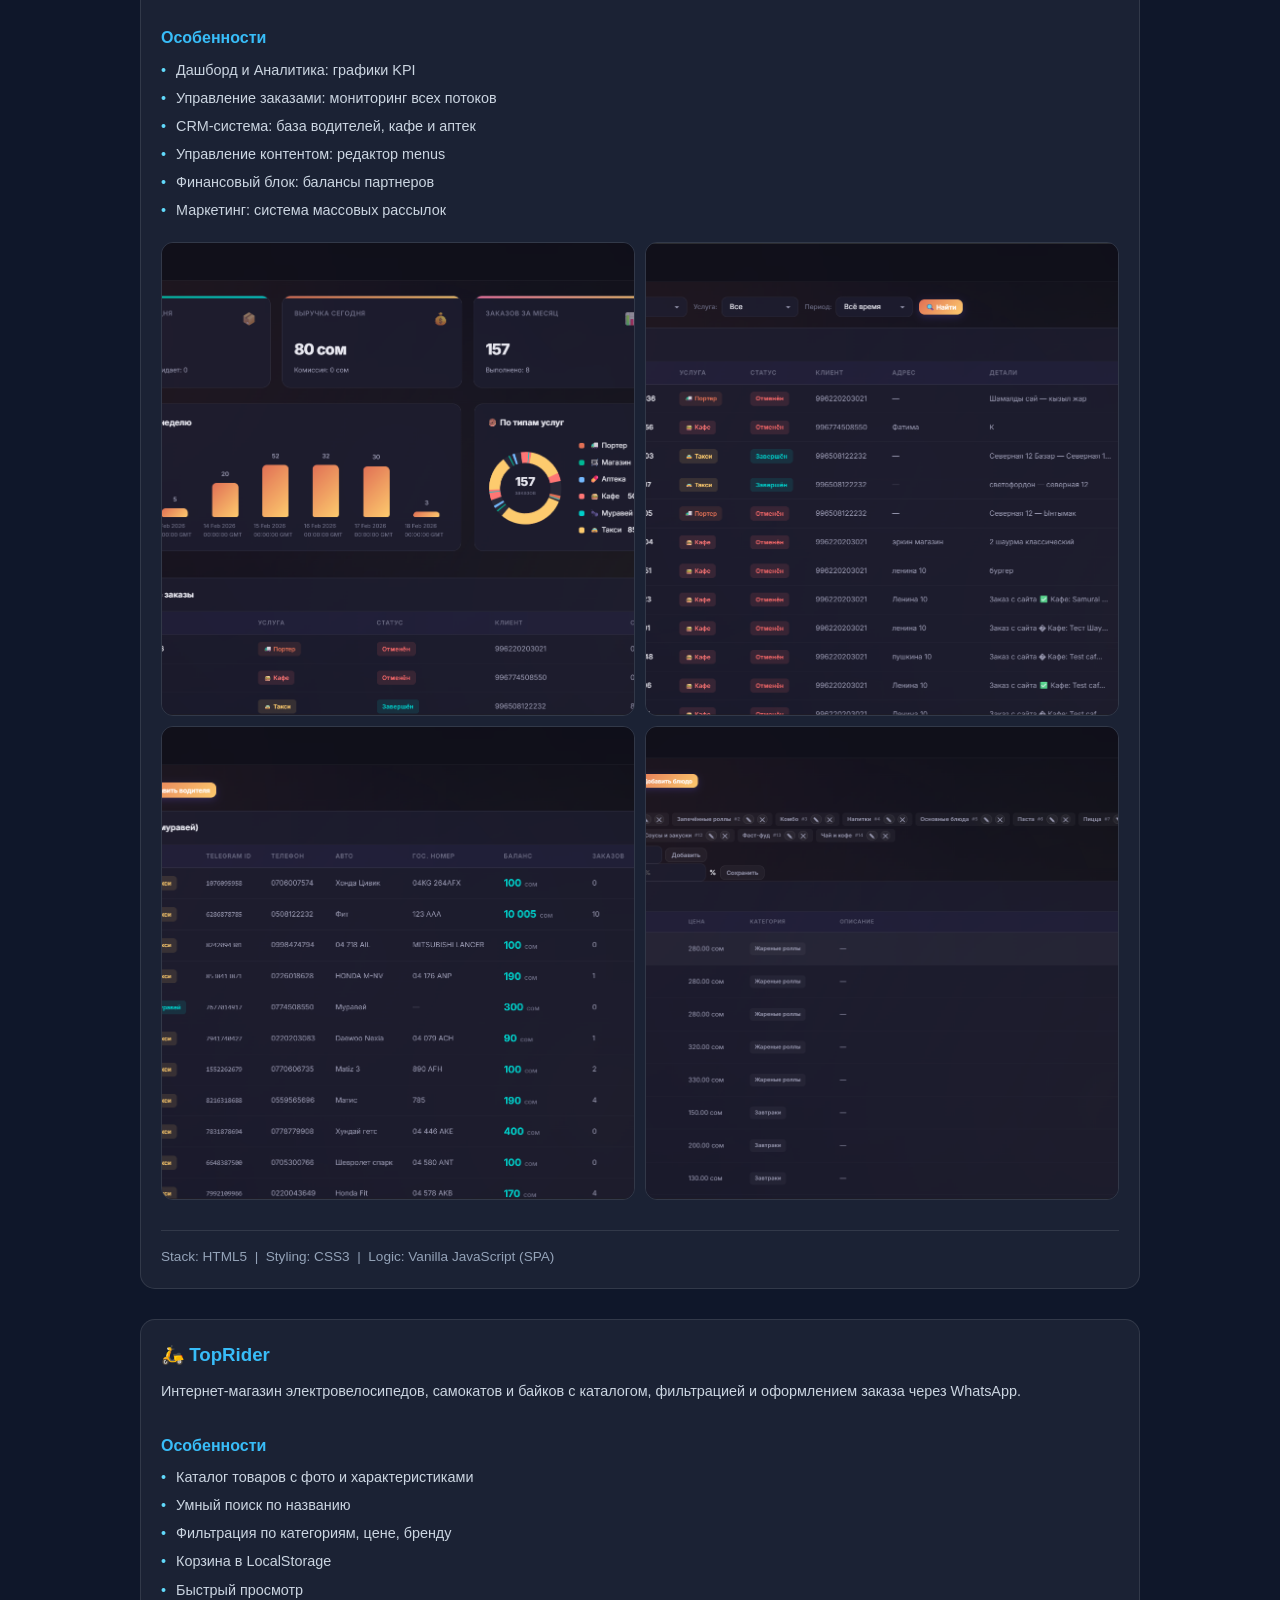
==== commit 61d74905: "new photo" ====
--- a/index.html
+++ b/index.html
@@ -51,8 +51,7 @@
             <h2><i class="fas fa-tools"></i> Навыки</h2>
             <div class="skills-grid">
                 <div class="skill-item"><strong>FrontEnd:</strong> HTML, CSS, JS, React.js, Tailwind CSS</div>
-                <div class="skill-item"><strong>BackEnd:</strong> Python, FastAPI, PostgreSQL, Интеграция AI
-                    (Telegram/WhatsApp боты, сайты)</div>
+                <div class="skill-item"><strong>BackEnd:</strong> Node.js, PostgreSQL, Интеграция AI (Telegram/WhatsApp боты, парсеры, SSE)</div>
                 <div class="skill-item"><strong>Tools:</strong> Git, Vercel, REST API, Railway, PostgreSQL</div>
             </div>
         </section>
